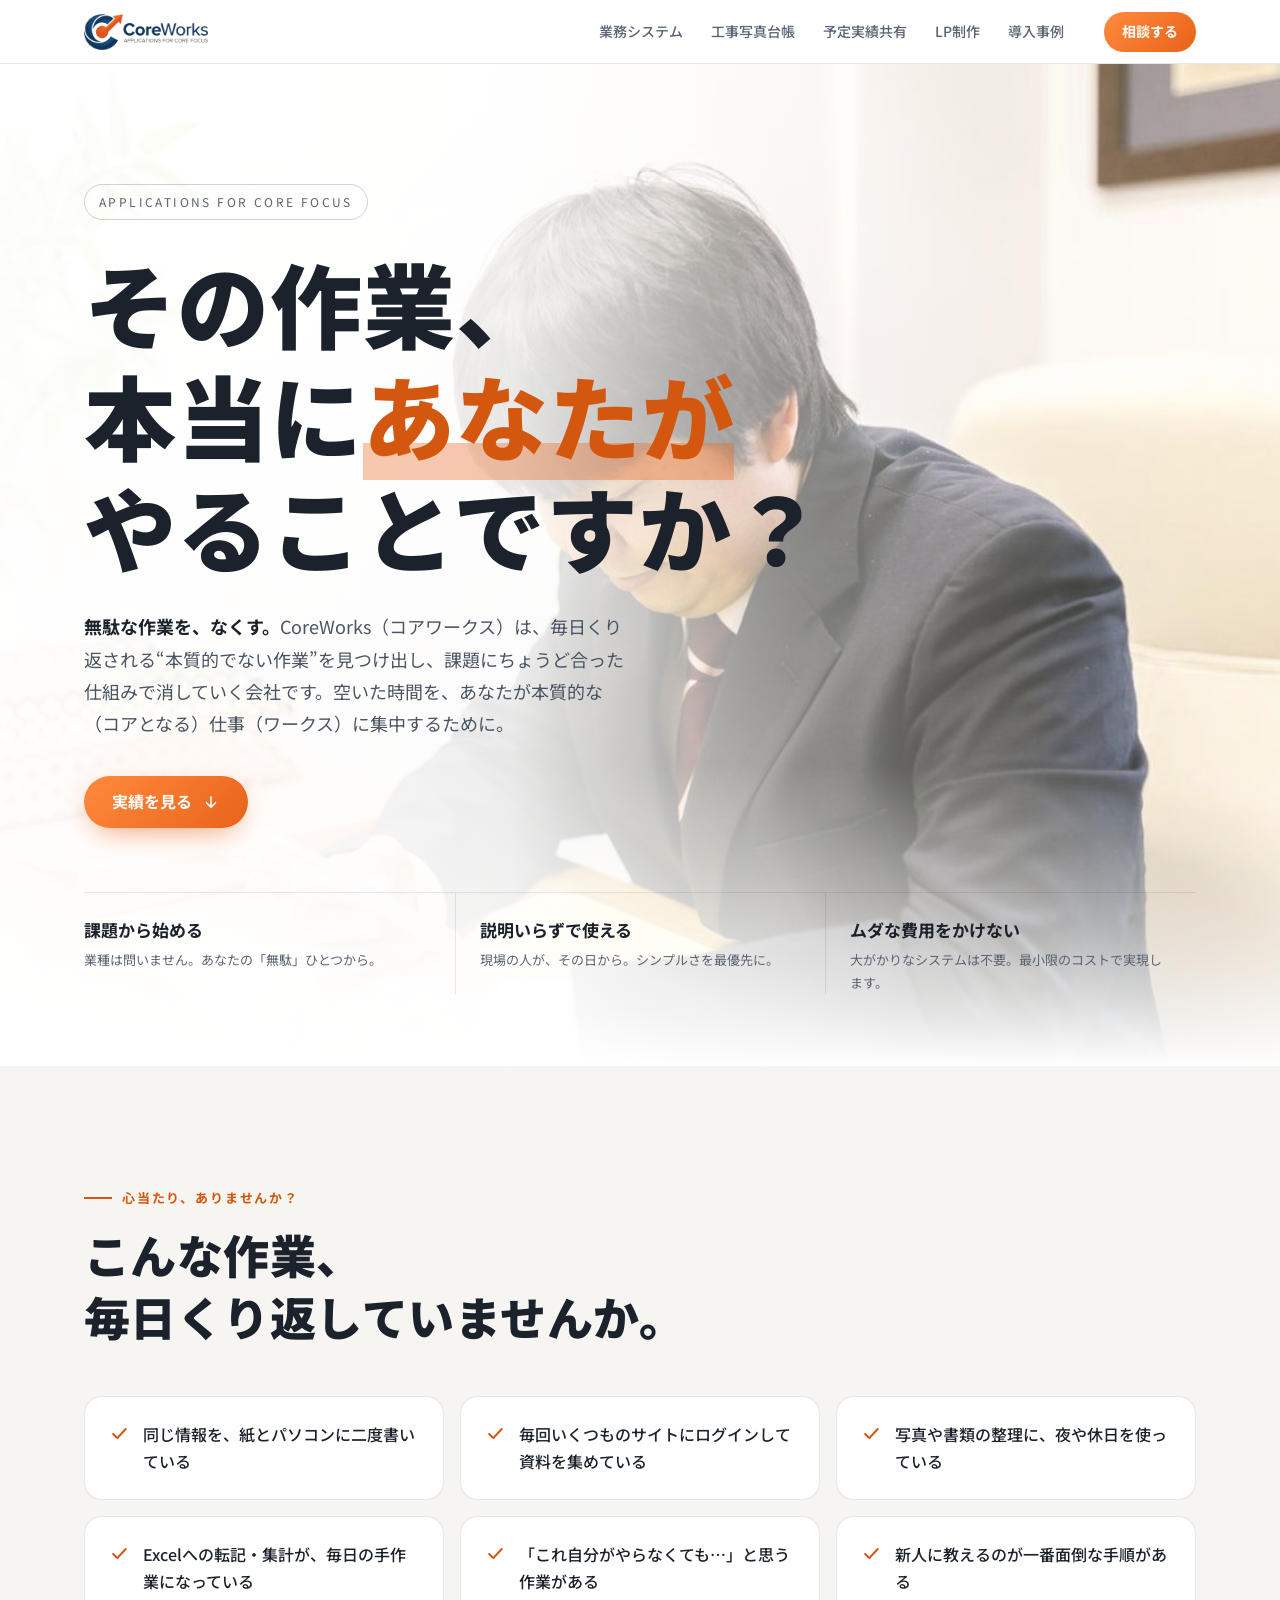
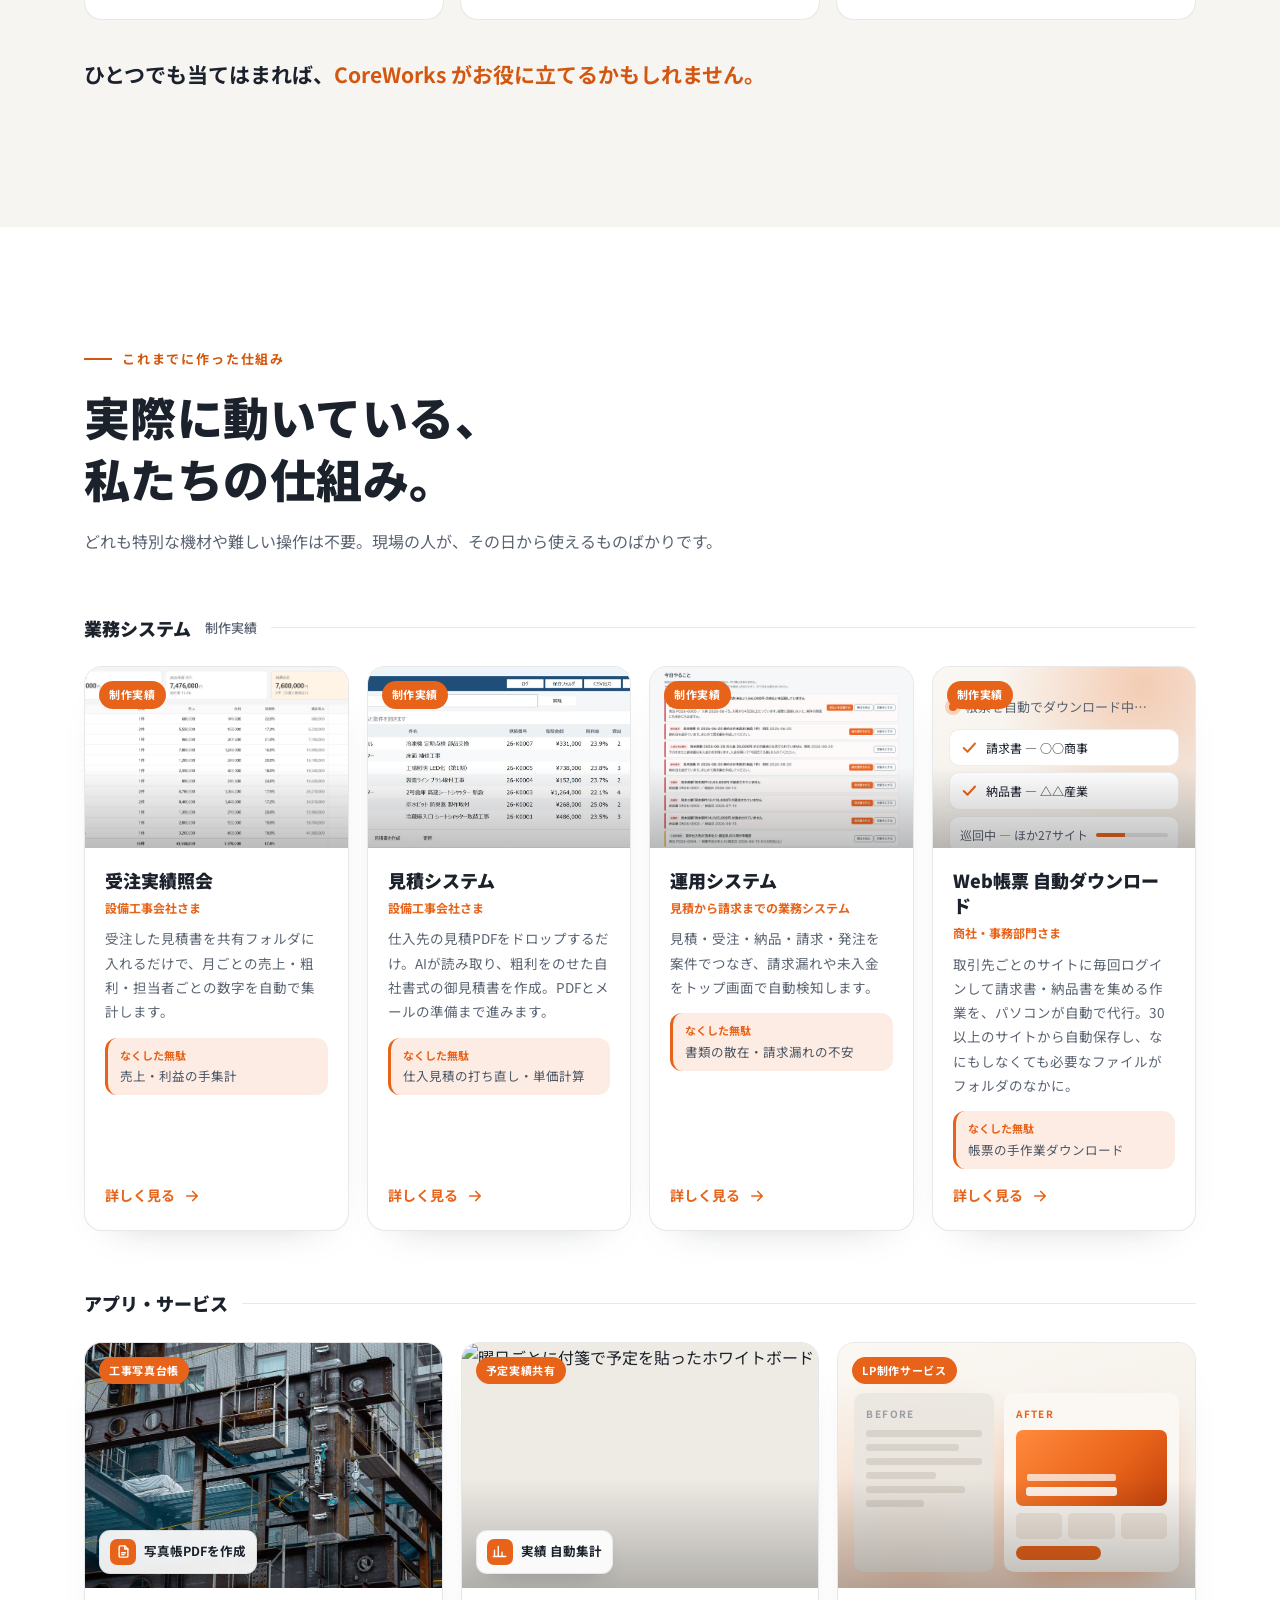
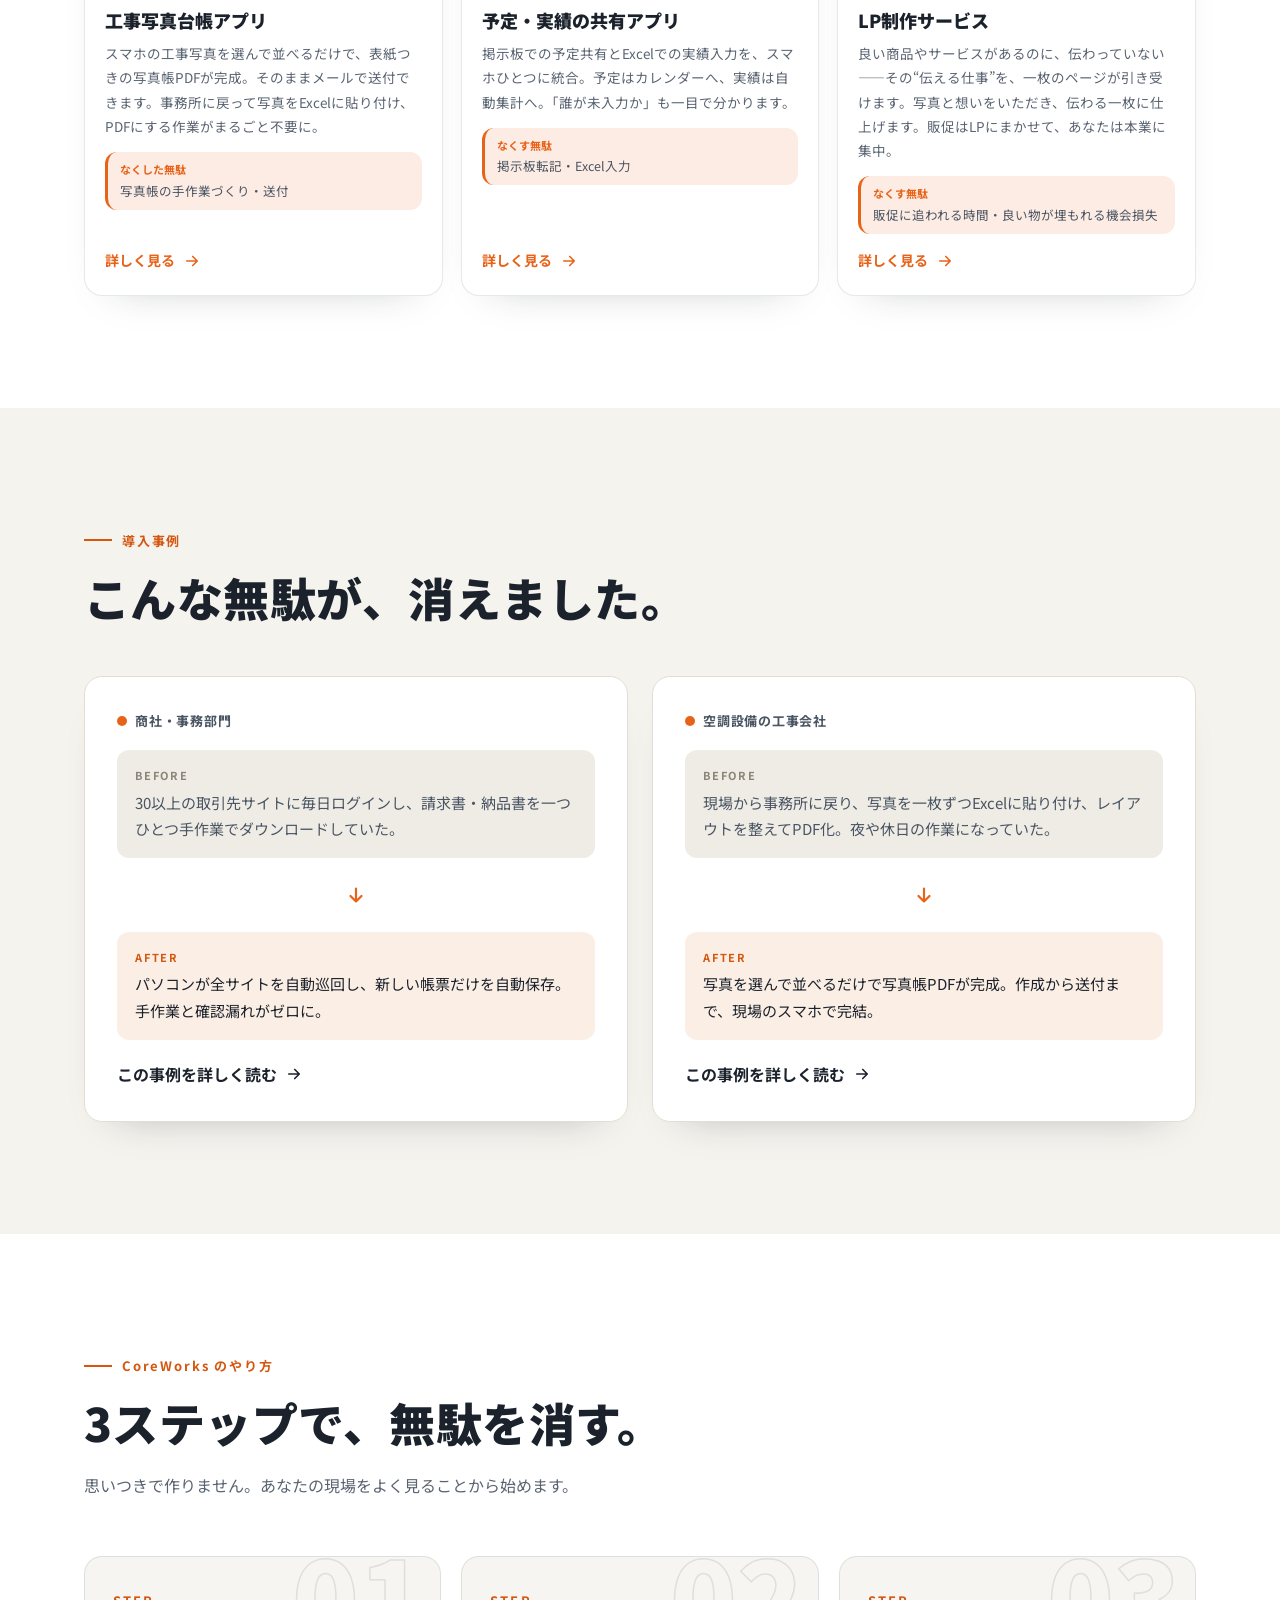
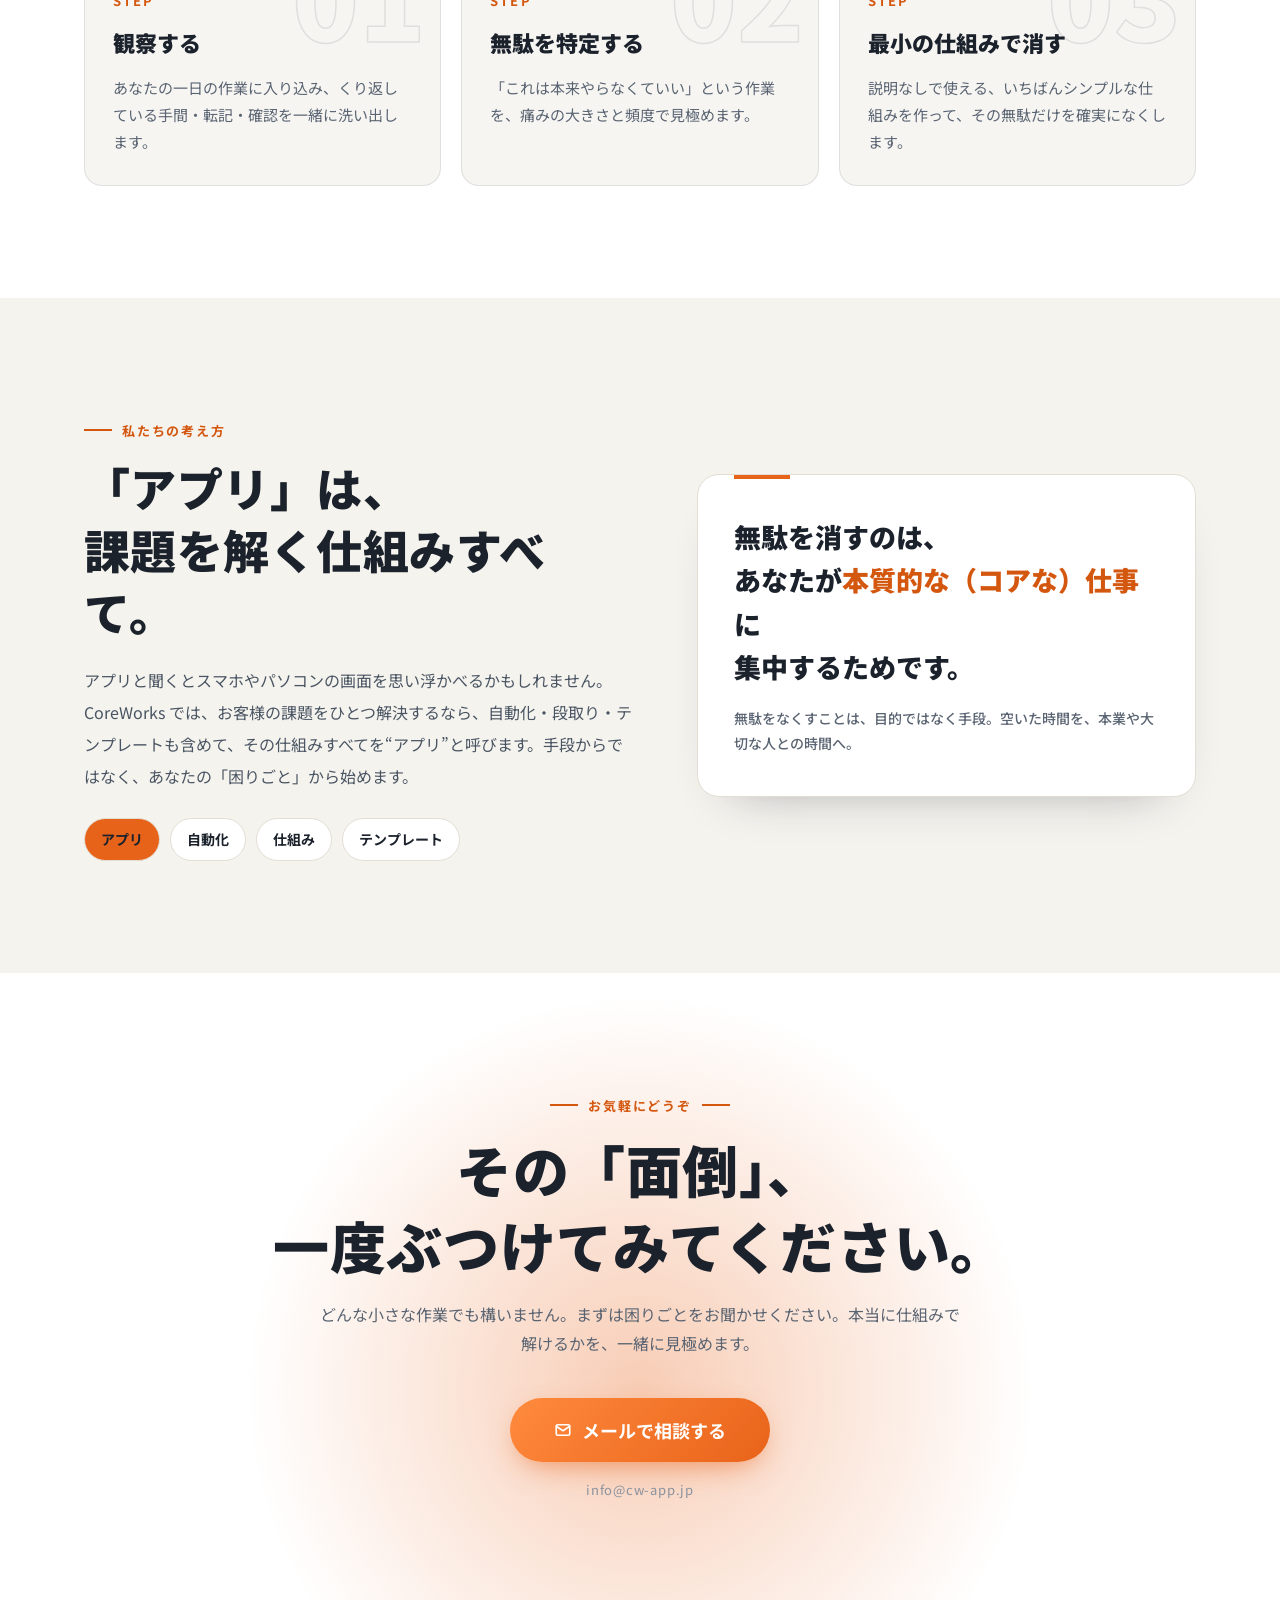
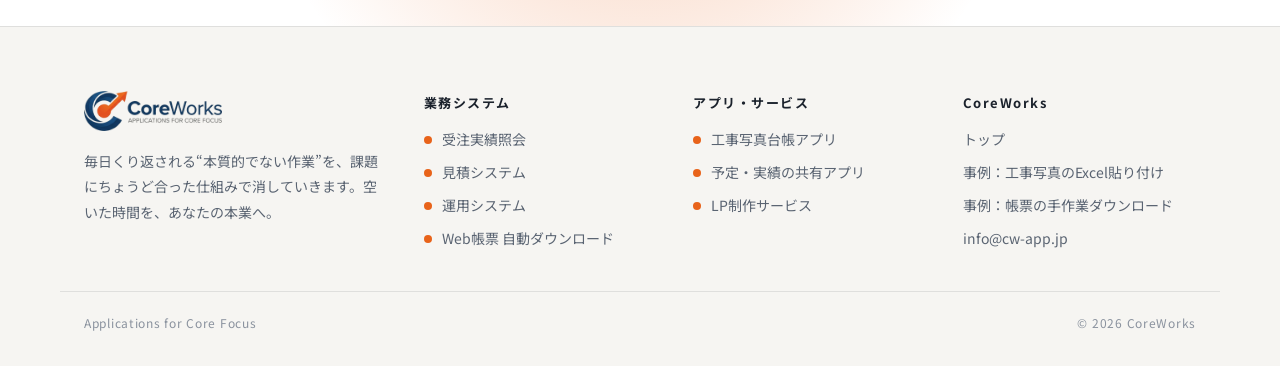
==== index.html @ 8b1926f4 "「導入実績」の表記を「制作実績」に統一 Co-Authored-By: Claude Opus 5.5 <noreply@anthropic.com>" ====
<!DOCTYPE html>
<html lang="ja">
<head>
<meta charset="UTF-8">
<meta name="viewport" content="width=device-width, initial-scale=1.0">
<title>CoreWorks ｜ 本質的な仕事に集中できるように</title>
<meta name="description" content="CoreWorksは、繰り返される無駄な作業を、課題にちょうど合ったアプリで消していく会社です。スマホ・PCのアプリに限らず、自動化や仕組みづくりまで。空いた時間を、あなたの本業へ。">
<link rel="canonical" href="https://cw-app.jp/">
<meta property="og:title" content="CoreWorks ｜ Applications for Core Focus">
<meta property="og:description" content="繰り返しの無駄な作業を、課題に合わせた仕組みで消していく。">
<meta property="og:type" content="website">
<meta property="og:url" content="https://cw-app.jp/">
<meta property="og:image" content="https://cw-app.jp/assets/img/hero-desk.jpg">
<meta name="twitter:card" content="summary_large_image">
<meta name="theme-color" content="#ffffff">
<link rel="icon" href="/assets/logo-sm.png">
<script>document.documentElement.classList.add("js")</script>
<link rel="preconnect" href="https://fonts.googleapis.com">
<link rel="preconnect" href="https://fonts.gstatic.com" crossorigin>
<link rel="stylesheet" href="https://fonts.googleapis.com/css2?family=Noto+Sans+JP:wght@400;500;700;900&display=swap">
<link rel="stylesheet" href="/assets/css/site.css">
<style>
/* ===== トップページ専用 ===== */
.check { width: 20px; height: 20px; flex: none; }

/* ヒーロー */
.hero {
  position: relative; min-height: min(92svh, 860px);
  display: flex; align-items: flex-end; overflow: hidden; isolation: isolate;
}
.hero__bg { position: absolute; inset: 0; z-index: -2; }
.hero__bg img { width: 100%; height: 100%; object-fit: cover; object-position: 62% 40%; }
.hero::before {
  content: ""; position: absolute; inset: 0; z-index: -1;
  background:
    linear-gradient(90deg, rgba(255,255,255,.97) 0%, rgba(255,255,255,.9) 40%, rgba(255,255,255,.35) 72%, rgba(255,255,255,.1) 100%),
    linear-gradient(0deg, var(--cw-bg) 0%, rgba(255,255,255,0) 30%);
}
.hero__in { padding-top: 120px; padding-bottom: 72px; }
.hero__tag {
  display: inline-block; padding: 6px 14px; border: 1px solid rgba(27,34,44,.2); border-radius: 999px;
  font-size: 12px; letter-spacing: .2em; color: var(--cw-muted);
}
.hero h1 {
  margin: 26px 0 0; font-weight: 900; line-height: 1.22; letter-spacing: .01em;
  font-size: clamp(40px, 7.4vw, 92px);
}
.hero h1 em {
  font-style: normal; color: var(--cw-accent-ink);
  background: linear-gradient(transparent 72%, rgba(232,99,26,.35) 72%);
}
.hero__lead { margin: 28px 0 0; max-width: 30em; font-size: clamp(15px, 1.6vw, 18px); color: var(--cw-ink2); }
.hero__lead strong { color: var(--cw-text); }
.hero__cta { margin-top: 36px; display: flex; gap: 14px; flex-wrap: wrap; }

.values {
  margin-top: 64px; display: grid; grid-template-columns: repeat(3, 1fr);
  border-top: 1px solid var(--cw-line);
}
.values div { padding: 22px 24px 0 0; }
.values div + div { padding-left: 24px; border-left: 1px solid var(--cw-line); }
.values b { display: block; font-size: 17px; }
.values span { display: block; margin-top: 4px; font-size: 13px; color: var(--cw-muted); line-height: 1.7; }

@media (max-width: 760px) {
  .hero { min-height: 0; align-items: stretch; }
  .hero__bg img { object-position: 70% 30%; }
  .hero::before {
    background: linear-gradient(180deg, rgba(255,255,255,.55) 0%, rgba(255,255,255,.92) 42%, var(--cw-bg) 100%);
  }
  .hero__in { padding-top: 40px; padding-bottom: 48px; }
  .hero__cta .cw-btn { flex: 1 1 100%; }
  .values { grid-template-columns: 1fr; margin-top: 48px; }
  .values div, .values div + div { padding: 16px 0; border-left: 0; border-bottom: 1px solid var(--cw-line); }
}

/* 心当たり */
.pains { margin-top: 48px; display: grid; grid-template-columns: repeat(3, 1fr); gap: 16px; }
.pain {
  display: flex; gap: 14px; align-items: flex-start;
  padding: 24px; border-radius: var(--cw-radius);
  background: #fff; border: 1px solid var(--cw-line);
  font-weight: 500; line-height: 1.7;
}
.pain .check { color: var(--cw-accent-ink); margin-top: 3px; }
.pains-note { margin-top: 36px; font-size: clamp(17px, 2vw, 21px); font-weight: 700; }
.pains-note span { color: var(--cw-accent-ink); }
@media (max-width: 900px) { .pains { grid-template-columns: 1fr 1fr; } }
@media (max-width: 600px) { .pains { grid-template-columns: 1fr; gap: 10px; } .pain { padding: 18px; } }

/* 製品 */
.products { background: var(--cw-bg); }
.cards { margin-top: 56px; display: grid; grid-template-columns: 1fr 1fr; gap: 28px; }
.card {
  --c: var(--cw-accent);
  position: relative; display: flex; flex-direction: column;
  border-radius: 22px; overflow: hidden; text-decoration: none;
  background: #fff; border: 1px solid var(--cw-line); box-shadow: 0 18px 40px -32px rgba(27,34,44,.35);
  transition: transform .3s, border-color .3s, box-shadow .3s;
}
.card:hover { transform: translateY(-6px); border-color: color-mix(in srgb, var(--c) 60%, transparent); box-shadow: 0 30px 60px -30px color-mix(in srgb, var(--c) 55%, transparent); }
.card--koji { --c: var(--c-koji); }
.card--schedule { --c: var(--c-schedule); }
.card--web { --c: var(--c-webchohyo); }
.card--lp { --c: var(--c-lp); }
.card__media { position: relative; aspect-ratio: 4 / 3; overflow: hidden; background: var(--cw-bg3); }
.card__media > img { width: 100%; height: 100%; object-fit: cover; transition: transform .6s; }
.card:hover .card__media > img { transform: scale(1.04); }
.card__media::after {
  content: ""; position: absolute; inset: 0; pointer-events: none;
  background: linear-gradient(180deg, rgba(0,0,0,0) 55%, rgba(0,0,0,.25) 100%);
}
.card__label {
  position: absolute; left: 20px; top: 20px; z-index: 2;
  padding: 6px 12px; border-radius: 999px; background: var(--c); color: #fff;
  font-size: 12px; font-weight: 700; letter-spacing: .06em;
}
.chip {
  position: absolute; z-index: 2; display: flex; align-items: center; gap: 10px;
  padding: 12px 16px; border-radius: 14px;
  background: rgba(255,255,255,.92); -webkit-backdrop-filter: blur(8px); backdrop-filter: blur(8px); color: var(--cw-text);
  border: 1px solid rgba(27,34,44,.08); box-shadow: 0 10px 24px -14px rgba(27,34,44,.4); font-size: 13px; line-height: 1.5;
}
.chip i { display: block; width: 32px; height: 32px; border-radius: 9px; background: var(--c); flex: none; display: grid; place-items: center; }
.chip i svg { width: 18px; height: 18px; color: #fff; }
.chip b { display: block; font-size: 14px; }
.chip small { color: var(--cw-muted); font-size: 11px; }
.card__body { padding: 28px 28px 30px; display: flex; flex-direction: column; flex: 1; }
.card__body h3 { margin: 0; font-size: clamp(21px, 2.3vw, 26px); font-weight: 900; line-height: 1.4; }
.card__body p { margin: 12px 0 0; color: var(--cw-muted); font-size: 15px; }
.card__gain {
  margin-top: 20px; padding: 12px 16px; border-radius: 12px;
  background: color-mix(in srgb, var(--c) 12%, transparent);
  border-left: 3px solid var(--c); font-size: 14px; color: var(--cw-ink2);
}
.card__gain b { color: var(--c); margin-right: 6px; }
.card__more {
  margin-top: auto; padding-top: 22px; display: inline-flex; align-items: center; gap: 8px;
  color: var(--c); font-weight: 700; font-size: 15px;
}
.card__more svg { width: 18px; height: 18px; transition: transform .25s; }
.card:hover .card__more svg { transform: translateX(4px); }

/* Web帳票のモック */
.mock-web {
  position: absolute; inset: 0; padding: 72px 28px 28px;
  background:
    radial-gradient(circle at 80% 10%, rgba(232,99,26,.28), transparent 55%),
    linear-gradient(160deg, #fbf8f3, #f1ede6);
  display: flex; flex-direction: column; justify-content: center;
}
.mock-web__title { font-size: 13px; color: var(--cw-muted); display: flex; align-items: center; gap: 8px; }
.mock-web__title::before { content: ""; width: 8px; height: 8px; border-radius: 50%; background: var(--c-webchohyo); box-shadow: 0 0 0 4px rgba(232,99,26,.25); animation: pulse 1.6s infinite; }
@keyframes pulse { 50% { box-shadow: 0 0 0 8px rgba(232,99,26,0); } }
.mock-web ul { list-style: none; margin: 14px 0 0; padding: 0; display: grid; gap: 8px; }
.mock-web li {
  display: flex; align-items: center; gap: 12px; padding: 11px 14px; border-radius: 10px;
  background: #fff; border: 1px solid rgba(27,34,44,.08); font-size: 14px;
}
.mock-web li .check { color: var(--c-webchohyo); width: 18px; height: 18px; }
.mock-web li em { font-style: normal; margin-left: auto; font-size: 11px; color: var(--cw-dim); }
.mock-web li.run { color: var(--cw-muted); }
.mock-web li.run .bar { flex: 1; height: 4px; border-radius: 4px; background: rgba(27,34,44,.1); overflow: hidden; }
.mock-web li.run .bar::after { content: ""; display: block; width: 40%; height: 100%; background: var(--c-webchohyo); animation: run 1.8s ease-in-out infinite; }
@keyframes run { from { transform: translateX(-100%); } to { transform: translateX(250%); } }

/* LP制作のモック */
.mock-lp {
  position: absolute; inset: 0; padding: 72px 28px 28px;
  background:
    radial-gradient(circle at 20% 90%, rgba(232,99,26,.25), transparent 55%),
    linear-gradient(160deg, #fbf8f3, #f1ede6);
  display: grid; grid-template-columns: 1fr 1.25fr; gap: 16px; align-items: center;
}
.mock-lp__page { border-radius: 10px; padding: 12px; height: 100%; max-height: 230px; display: flex; flex-direction: column; gap: 7px; }
.mock-lp__page small { font-size: 10px; letter-spacing: .14em; font-weight: 700; }
.mock-lp__page--b { background: #e9e6e0; opacity: .85; }
.mock-lp__page--b small { color: #8a8f98; }
.mock-lp__page--b i { display: block; height: 7px; border-radius: 3px; background: #d3cfc7; }
.mock-lp__page--a { background: #fbf7f2; box-shadow: 0 20px 40px -18px rgba(232,99,26,.6); }
.mock-lp__page--a small { color: var(--c-lp); }
.mock-lp__hero { flex: 1; min-height: 64px; border-radius: 7px; background: linear-gradient(135deg, #ff8a3d, #E8631A 60%, #c2410c); position: relative; }
.mock-lp__hero::after { content: ""; position: absolute; left: 10px; bottom: 10px; width: 60%; height: 9px; border-radius: 3px; background: rgba(255,255,255,.9); box-shadow: 0 -14px 0 -1px rgba(255,255,255,.7); }
.mock-lp__row { display: flex; gap: 6px; }
.mock-lp__row i { flex: 1; height: 26px; border-radius: 5px; background: #f0e6dc; }
.mock-lp__btn { align-self: flex-start; width: 56%; height: 14px; border-radius: 99px; background: var(--c-lp); }

@media (max-width: 860px) { .cards { grid-template-columns: 1fr; gap: 20px; } }
@media (max-width: 600px) {
  .card__body { padding: 22px 20px 24px; }
  .mock-web, .mock-lp { padding: 60px 16px 16px; }
  .mock-web li { padding: 8px 12px; font-size: 13px; }
  .mock-web li:nth-child(3) { display: none; }
}

/* 事例（明るい面） */
.cases-grid { margin-top: 48px; display: grid; grid-template-columns: 1fr 1fr; gap: 24px; }
.case {
  display: flex; flex-direction: column; padding: 32px; border-radius: var(--cw-radius);
  background: var(--cw-paper2); border: 1px solid var(--cw-rule);
  box-shadow: 0 20px 40px -32px rgba(27,34,44,.4);
}
.case__who { font-size: 13px; font-weight: 700; color: var(--cw-ink2); letter-spacing: .06em; }
.case__who span { display: inline-block; width: 10px; height: 10px; border-radius: 50%; margin-right: 8px; background: var(--c); }
.case__ba { margin-top: 18px; display: grid; gap: 10px; }
.case__ba div { padding: 16px 18px; border-radius: 12px; line-height: 1.75; font-size: 15px; }
.case__ba .b { background: #efece6; color: var(--cw-ink2); }
.case__ba .a { background: #fbeee4; color: var(--cw-ink); }
.case__ba small { display: block; font-size: 11px; font-weight: 700; letter-spacing: .16em; margin-bottom: 4px; }
.case__ba .b small { color: #8b8578; }
.case__ba .a small { color: var(--cw-accent-ink); }
.case__arrow { justify-self: center; color: var(--cw-accent); }
.case__arrow svg { width: 22px; height: 22px; display: block; }
.case__link { margin-top: 20px; align-self: flex-start; color: var(--cw-accent); font-weight: 700; text-decoration: none; display: inline-flex; gap: 8px; align-items: center; }
.case__link:hover { text-decoration: underline; }
.case__link svg { width: 18px; height: 18px; }
@media (max-width: 860px) { .cases-grid { grid-template-columns: 1fr; } }
@media (max-width: 600px) { .case { padding: 22px 18px; } }

/* 3ステップ */
.steps { margin-top: 56px; display: grid; grid-template-columns: repeat(3, 1fr); gap: 20px; counter-reset: s; }
.step { position: relative; padding: 32px 28px 30px; border-radius: var(--cw-radius); background: var(--cw-bg2); border: 1px solid var(--cw-line); overflow: hidden; }
.step::before {
  counter-increment: s; content: "0" counter(s);
  position: absolute; right: 14px; top: -18px; font-size: 110px; font-weight: 900; line-height: 1;
  color: transparent; -webkit-text-stroke: 1.5px rgba(27,34,44,.1);
}
.step b { display: block; font-size: 13px; color: var(--cw-accent-ink); letter-spacing: .16em; }
.step h3 { margin: 10px 0 0; font-size: 22px; font-weight: 900; }
.step p { margin: 12px 0 0; color: var(--cw-muted); font-size: 15px; }
@media (max-width: 860px) { .steps { grid-template-columns: 1fr; gap: 12px; } }

/* 考え方（明るい面） */
.idea { display: grid; grid-template-columns: 1.1fr 1fr; gap: 64px; align-items: center; }
.idea__text p { margin: 22px 0 0; font-size: 16px; color: var(--cw-ink2); line-height: 2; }
.idea__tags { margin-top: 26px; display: flex; flex-wrap: wrap; gap: 10px; }
.idea__tags span { padding: 8px 16px; border-radius: 999px; background: #fff; color: var(--cw-ink); border: 1px solid var(--cw-rule); font-size: 14px; font-weight: 700; }
.idea__tags span:first-child { background: var(--cw-accent); }
.idea__quote {
  margin: 0; padding: 40px 36px; border-radius: 22px; background: #fff; color: var(--cw-ink); border: 1px solid var(--cw-rule); box-shadow: 0 24px 48px -36px rgba(27,34,44,.45);
  font-size: clamp(20px, 2.4vw, 27px); font-weight: 900; line-height: 1.6; position: relative;
}
.idea__quote::before { content: ""; position: absolute; left: 36px; top: 0; width: 56px; height: 4px; background: var(--cw-accent); }
.idea__quote small { display: block; margin-top: 18px; font-size: 14px; font-weight: 500; color: var(--cw-muted); line-height: 1.8; }
.idea__quote em { font-style: normal; color: var(--cw-accent-ink); }
@media (max-width: 860px) { .idea { grid-template-columns: 1fr; gap: 36px; } .idea__quote { padding: 32px 22px; } .idea__quote::before { left: 22px; } }

/* 相談 */
.contact { overflow: hidden; isolation: isolate; text-align: center; }
.contact::before {
  content: ""; position: absolute; z-index: -1; left: 50%; top: 50%; width: 900px; height: 900px; transform: translate(-50%, -40%);
  background: radial-gradient(circle, rgba(232,99,26,.32), rgba(232,99,26,0) 62%);
}
.contact .cw-eyebrow::after { content: ""; width: 28px; height: 2px; background: currentColor; }
.contact .cw-h2 { font-size: clamp(30px, 5vw, 56px); }
.contact .cw-lead { margin-left: auto; margin-right: auto; }
.contact__cta { margin-top: 40px; }
.contact__cta .cw-btn { min-height: 64px; padding: 0 44px; font-size: 18px; }
.contact__note { margin-top: 16px; font-size: 13px; color: var(--cw-dim); letter-spacing: .06em; }
@media (max-width: 600px) { .contact__cta .cw-btn { width: 100%; padding: 0 20px; } }

/* ===== 製品カードを小さく＋制作実績（2026-09-26） ===== */
.grp { margin: 56px 0 0; display: flex; align-items: center; gap: 14px; font-size: 18px; font-weight: 900; }
.grp small { font-size: 13px; font-weight: 500; color: var(--cw-muted); }
.grp::after { content: ""; flex: 1; height: 1px; background: var(--cw-line); }
.grp + .cards { margin-top: 22px; }
.cards { grid-template-columns: repeat(4, 1fr); gap: 18px; }
.cards--works { grid-template-columns: repeat(3, 1fr); }
.card { border-radius: 18px; }
.card:hover { transform: translateY(-4px); }
.card__media { aspect-ratio: 16 / 11; }
.cards--works .card__media > img { object-position: left top; }
.card__label { left: 14px; top: 14px; padding: 4px 10px; font-size: 11px; }
.chip { padding: 8px 10px; border-radius: 11px; gap: 8px; font-size: 12px; }
.chip i { width: 26px; height: 26px; border-radius: 7px; }
.chip i svg { width: 15px; height: 15px; }
.chip b { font-size: 12.5px; }
.chip small { display: none; }
.card .chip { left: 14px !important; bottom: 14px !important; }
.card__body { padding: 20px 20px 22px; }
.card__body h3 { font-size: 18px; }
.card__who { display: block; margin-top: 4px; font-size: 12px; font-weight: 700; color: var(--c); }
.card__body p { margin-top: 8px; font-size: 13.5px; line-height: 1.8; }
.card__gain { margin-top: 14px; padding: 9px 12px; font-size: 12.5px; line-height: 1.6; }
.card__gain b { display: block; margin: 0 0 2px; font-size: 11px; }
.card__more { padding-top: 14px; font-size: 14px; }
.mock-web, .mock-lp { padding: 50px 16px 16px; }
.mock-web li { padding: 7px 10px; font-size: 12px; gap: 8px; }
.mock-web li:nth-child(3) { display: none; }
.mock-web li em { display: none; }
.mock-web ul { margin-top: 10px; gap: 6px; }
.mock-lp { gap: 10px; }
.card--juchu { --c: var(--c-juchu); }
.card--mitsumori { --c: var(--c-mitsumori); }
.card--unyo { --c: var(--c-unyo); }
@media (max-width: 1080px) { .cards, .cards--works { grid-template-columns: 1fr 1fr; } }
@media (max-width: 600px) {
  .cards, .cards--works { grid-template-columns: 1fr; gap: 14px; }
  .card__media { aspect-ratio: 16 / 9; }
  .grp { margin-top: 44px; font-size: 16px; flex-wrap: wrap; }
  .grp::after { display: none; }
}
</style>
</head>
<body class="cw-dark">

<!--#header-->
<header class="cw-header">
  <div class="cw-header__in">
    <a class="cw-logo" href="/" aria-current="page"><img src="/assets/logo-sm.png" alt="CoreWorks" width="124" height="36"></a>
    <nav class="cw-nav" aria-label="メインメニュー">
      <a href="/#works">業務システム</a>
      <a href="/koji/">工事写真台帳</a>
      <a href="/schedule/">予定実績共有</a>
      <a href="/lp-service/">LP制作</a>
      <a href="/#cases">導入事例</a>
    </nav>
    <a class="cw-btn cw-btn--sm" href="mailto:info@cw-app.jp?subject=CoreWorksへの相談">相談する</a>
    <details class="cw-menu">
      <summary aria-label="メニューを開く"><span></span></summary>
      <nav class="cw-menu__panel" aria-label="メニュー">
        <a href="/" aria-current="page">トップ</a>
        <a href="/juchu/">受注実績照会</a>
        <a href="/mitsumori/">見積システム</a>
        <a href="/unyo/">運用システム</a>
        <a href="/webchohyo/">Web帳票 自動ダウンロード</a>
        <a href="/koji/">工事写真台帳アプリ</a>
        <a href="/schedule/">予定・実績の共有アプリ</a>
        <a href="/lp-service/">LP制作サービス</a>
        <a href="/#cases">導入事例</a>
        <a class="cw-btn" href="mailto:info@cw-app.jp?subject=CoreWorksへの相談">相談する</a>
      </nav>
    </details>
  </div>
</header>
<!--/header-->

<main>

  <!-- ヒーロー -->
  <section class="hero">
    <div class="hero__bg"><img src="/assets/img/hero-desk.jpg" alt="" width="1600" height="900" fetchpriority="high"></div>
    <div class="cw-wrap hero__in">
      <span class="hero__tag">APPLICATIONS FOR CORE FOCUS</span>
      <h1>その作業、<br>本当に<em>あなたが</em><br>やることですか？</h1>
      <p class="hero__lead"><strong>無駄な作業を、なくす。</strong>CoreWorks（コアワークス）は、毎日くり返される“本質的でない作業”を見つけ出し、課題にちょうど合った仕組みで消していく会社です。空いた時間を、あなたが本質的な（コアとなる）仕事（ワークス）に集中するために。</p>
      <div class="hero__cta">
        <a class="cw-btn" href="#products">実績を見る
          <svg viewBox="0 0 24 24" fill="none" stroke="currentColor" stroke-width="2.2" stroke-linecap="round" stroke-linejoin="round"><path d="M12 5v14M6 13l6 6 6-6"/></svg></a>
      </div>
      <div class="values">
        <div><b>課題から始める</b><span>業種は問いません。あなたの「無駄」ひとつから。</span></div>
        <div><b>説明いらずで使える</b><span>現場の人が、その日から。シンプルさを最優先に。</span></div>
        <div><b>ムダな費用をかけない</b><span>大がかりなシステムは不要。最小限のコストで実現します。</span></div>
      </div>
    </div>
  </section>

  <!-- 心当たり -->
  <section class="cw-sec" style="background:var(--cw-bg2)">
    <div class="cw-wrap">
      <div class="cw-reveal">
        <span class="cw-eyebrow">心当たり、ありませんか？</span>
        <h2 class="cw-h2">こんな作業、<br>毎日くり返していませんか。</h2>
      </div>
      <div class="pains">
        <div class="pain cw-reveal"><svg class="check" viewBox="0 0 24 24" fill="none" stroke="currentColor" stroke-width="2.4" stroke-linecap="round" stroke-linejoin="round"><path d="M5 12l5 5L20 6"/></svg>同じ情報を、紙とパソコンに二度書いている</div>
        <div class="pain cw-reveal"><svg class="check" viewBox="0 0 24 24" fill="none" stroke="currentColor" stroke-width="2.4" stroke-linecap="round" stroke-linejoin="round"><path d="M5 12l5 5L20 6"/></svg>毎回いくつものサイトにログインして資料を集めている</div>
        <div class="pain cw-reveal"><svg class="check" viewBox="0 0 24 24" fill="none" stroke="currentColor" stroke-width="2.4" stroke-linecap="round" stroke-linejoin="round"><path d="M5 12l5 5L20 6"/></svg>写真や書類の整理に、夜や休日を使っている</div>
        <div class="pain cw-reveal"><svg class="check" viewBox="0 0 24 24" fill="none" stroke="currentColor" stroke-width="2.4" stroke-linecap="round" stroke-linejoin="round"><path d="M5 12l5 5L20 6"/></svg>Excelへの転記・集計が、毎日の手作業になっている</div>
        <div class="pain cw-reveal"><svg class="check" viewBox="0 0 24 24" fill="none" stroke="currentColor" stroke-width="2.4" stroke-linecap="round" stroke-linejoin="round"><path d="M5 12l5 5L20 6"/></svg>「これ自分がやらなくても…」と思う作業がある</div>
        <div class="pain cw-reveal"><svg class="check" viewBox="0 0 24 24" fill="none" stroke="currentColor" stroke-width="2.4" stroke-linecap="round" stroke-linejoin="round"><path d="M5 12l5 5L20 6"/></svg>新人に教えるのが一番面倒な手順がある</div>
      </div>
      <p class="pains-note cw-reveal">ひとつでも当てはまれば、<span>CoreWorks がお役に立てるかもしれません。</span></p>
    </div>
  </section>

  <!-- 製品 -->
  <section class="cw-sec products" id="products">
    <div class="cw-wrap">
      <div class="cw-reveal">
        <span class="cw-eyebrow">これまでに作った仕組み</span>
        <h2 class="cw-h2">実際に動いている、<br>私たちの仕組み。</h2>
        <p class="cw-lead">どれも特別な機材や難しい操作は不要。現場の人が、その日から使えるものばかりです。</p>
      </div>

      <h3 class="grp" id="works">業務システム <small>制作実績</small></h3>
      <div class="cards">
        <a class="card card--juchu cw-reveal" href="/juchu/">
          <div class="card__media">
            <span class="card__label">制作実績</span>
            <img src="/assets/img/works/juchu-screen.jpg" alt="受注実績照会の画面" width="1400" height="772" loading="lazy">
          </div>
          <div class="card__body">
            <h3>受注実績照会</h3>
            <span class="card__who">設備工事会社さま</span>
            <p>受注した見積書を共有フォルダに入れるだけで、月ごとの売上・粗利・担当者ごとの数字を自動で集計します。</p>
            <div class="card__gain"><b>なくした無駄</b>売上・利益の手集計</div>
            <span class="card__more">詳しく見る<svg viewBox="0 0 24 24" fill="none" stroke="currentColor" stroke-width="2.2" stroke-linecap="round" stroke-linejoin="round"><path d="M5 12h14M13 6l6 6-6 6"/></svg></span>
          </div>
        </a>
        <a class="card card--mitsumori cw-reveal" href="/mitsumori/">
          <div class="card__media">
            <span class="card__label">制作実績</span>
            <img src="/assets/img/works/mitsumori-list.jpg" alt="見積システムの案件一覧画面" width="1400" height="612" loading="lazy">
          </div>
          <div class="card__body">
            <h3>見積システム</h3>
            <span class="card__who">設備工事会社さま</span>
            <p>仕入先の見積PDFをドロップするだけ。AIが読み取り、粗利をのせた自社書式の御見積書を作成。PDFとメールの準備まで進みます。</p>
            <div class="card__gain"><b>なくした無駄</b>仕入見積の打ち直し・単価計算</div>
            <span class="card__more">詳しく見る<svg viewBox="0 0 24 24" fill="none" stroke="currentColor" stroke-width="2.2" stroke-linecap="round" stroke-linejoin="round"><path d="M5 12h14M13 6l6 6-6 6"/></svg></span>
          </div>
        </a>
        <a class="card card--unyo cw-reveal" href="/unyo/">
          <div class="card__media">
            <span class="card__label">制作実績</span>
            <img src="/assets/img/works/unyo-top.jpg" alt="運用システムの「今日やること」画面" width="1280" height="1000" loading="lazy">
          </div>
          <div class="card__body">
            <h3>運用システム</h3>
            <span class="card__who">見積から請求までの業務システム</span>
            <p>見積・受注・納品・請求・発注を案件でつなぎ、請求漏れや未入金をトップ画面で自動検知します。</p>
            <div class="card__gain"><b>なくした無駄</b>書類の散在・請求漏れの不安</div>
            <span class="card__more">詳しく見る<svg viewBox="0 0 24 24" fill="none" stroke="currentColor" stroke-width="2.2" stroke-linecap="round" stroke-linejoin="round"><path d="M5 12h14M13 6l6 6-6 6"/></svg></span>
          </div>
        </a>
        <a class="card card--web cw-reveal" href="/webchohyo/">
          <div class="card__media">
            <span class="card__label">制作実績</span>
            <div class="mock-web" aria-hidden="true">
              <div class="mock-web__title">帳票を自動でダウンロード中…</div>
              <ul>
                <li><svg class="check" viewBox="0 0 24 24" fill="none" stroke="currentColor" stroke-width="2.6" stroke-linecap="round" stroke-linejoin="round"><path d="M5 12l5 5L20 6"/></svg>請求書 — ○○商事<em>保存済み</em></li>
                <li><svg class="check" viewBox="0 0 24 24" fill="none" stroke="currentColor" stroke-width="2.6" stroke-linecap="round" stroke-linejoin="round"><path d="M5 12l5 5L20 6"/></svg>納品書 — △△産業<em>保存済み</em></li>
                <li><svg class="check" viewBox="0 0 24 24" fill="none" stroke="currentColor" stroke-width="2.6" stroke-linecap="round" stroke-linejoin="round"><path d="M5 12l5 5L20 6"/></svg>請求書 — □□工業<em>保存済み</em></li>
                <li class="run">巡回中 — ほか27サイト<span class="bar"></span></li>
              </ul>
            </div>
          </div>
          <div class="card__body">
            <h3>Web帳票 自動ダウンロード</h3>
            <span class="card__who">商社・事務部門さま</span>
            <p>取引先ごとのサイトに毎回ログインして請求書・納品書を集める作業を、パソコンが自動で代行。30以上のサイトから自動保存し、なにもしなくても必要なファイルがフォルダのなかに。</p>
            <div class="card__gain"><b>なくした無駄</b>帳票の手作業ダウンロード</div>
            <span class="card__more">詳しく見る<svg viewBox="0 0 24 24" fill="none" stroke="currentColor" stroke-width="2.2" stroke-linecap="round" stroke-linejoin="round"><path d="M5 12h14M13 6l6 6-6 6"/></svg></span>
          </div>
        </a>
      </div>

      <h3 class="grp" id="apps">アプリ・サービス</h3>
      <div class="cards cards--works">
        <a class="card card--koji cw-reveal" href="/koji/">
          <div class="card__media">
            <span class="card__label">工事写真台帳</span>
            <img src="/assets/img/card-koji.jpg" alt="鉄骨が組み上がった工事現場" width="960" height="720" loading="lazy">
            <div class="chip" style="left:20px;bottom:20px">
              <i><svg viewBox="0 0 24 24" fill="none" stroke="currentColor" stroke-width="2.2" stroke-linecap="round" stroke-linejoin="round"><path d="M14 3H7a2 2 0 0 0-2 2v14a2 2 0 0 0 2 2h10a2 2 0 0 0 2-2V8z"/><path d="M14 3v5h5M9 14h6M9 17h4"/></svg></i>
              <div><b>写真帳PDFを作成</b><small>○○ビル空調更新工事</small></div>
            </div>
          </div>
          <div class="card__body">
            <h3>工事写真台帳アプリ</h3>
            <p>スマホの工事写真を選んで並べるだけで、表紙つきの写真帳PDFが完成。そのままメールで送付できます。事務所に戻って写真をExcelに貼り付け、PDFにする作業がまるごと不要に。</p>
            <div class="card__gain"><b>なくした無駄</b>写真帳の手作業づくり・送付</div>
            <span class="card__more">詳しく見る<svg viewBox="0 0 24 24" fill="none" stroke="currentColor" stroke-width="2.2" stroke-linecap="round" stroke-linejoin="round"><path d="M5 12h14M13 6l6 6-6 6"/></svg></span>
          </div>
        </a>
        <a class="card card--schedule cw-reveal" href="/schedule/">
          <div class="card__media">
            <span class="card__label">予定実績共有</span>
            <img src="https://images.unsplash.com/photo-1676276374782-39159bc5e7b4?rect=800,1350,3017,2074&amp;w=960&amp;h=660&amp;fit=crop&amp;q=80" alt="曜日ごとに付箋で予定を貼ったホワイトボード" width="960" height="660" loading="lazy">
            <div class="chip" style="left:20px;bottom:20px">
              <i><svg viewBox="0 0 24 24" fill="none" stroke="currentColor" stroke-width="2.2" stroke-linecap="round" stroke-linejoin="round"><path d="M4 20V10M10 20V4M16 20v-7M22 20H2"/></svg></i>
              <div><b>実績 自動集計</b><small>今週の予定 → カレンダーへ</small></div>
            </div>
          </div>
          <div class="card__body">
            <h3>予定・実績の共有アプリ</h3>
            <p>掲示板での予定共有とExcelでの実績入力を、スマホひとつに統合。予定はカレンダーへ、実績は自動集計へ。「誰が未入力か」も一目で分かります。</p>
            <div class="card__gain"><b>なくす無駄</b>掲示板転記・Excel入力</div>
            <span class="card__more">詳しく見る<svg viewBox="0 0 24 24" fill="none" stroke="currentColor" stroke-width="2.2" stroke-linecap="round" stroke-linejoin="round"><path d="M5 12h14M13 6l6 6-6 6"/></svg></span>
          </div>
        </a>
        <a class="card card--lp cw-reveal" href="/lp-service/">
          <div class="card__media">
            <span class="card__label">LP制作サービス</span>
            <div class="mock-lp" aria-hidden="true">
              <div class="mock-lp__page mock-lp__page--b"><small>BEFORE</small><i></i><i style="width:80%"></i><i></i><i style="width:60%"></i><i style="width:85%"></i><i style="width:50%"></i></div>
              <div class="mock-lp__page mock-lp__page--a"><small>AFTER</small><div class="mock-lp__hero"></div><div class="mock-lp__row"><i></i><i></i><i></i></div><div class="mock-lp__btn"></div></div>
            </div>
          </div>
          <div class="card__body">
            <h3>LP制作サービス</h3>
            <p>良い商品やサービスがあるのに、伝わっていない——その“伝える仕事”を、一枚のページが引き受けます。写真と想いをいただき、伝わる一枚に仕上げます。販促はLPにまかせて、あなたは本業に集中。</p>
            <div class="card__gain"><b>なくす無駄</b>販促に追われる時間・良い物が埋もれる機会損失</div>
            <span class="card__more">詳しく見る<svg viewBox="0 0 24 24" fill="none" stroke="currentColor" stroke-width="2.2" stroke-linecap="round" stroke-linejoin="round"><path d="M5 12h14M13 6l6 6-6 6"/></svg></span>
          </div>
        </a>
      </div>
    </div>
  </section>

  <!-- 導入事例（明るい面） -->
  <section class="cw-sec cw-paper" id="cases">
    <div class="cw-wrap">
      <div class="cw-reveal">
        <span class="cw-eyebrow">導入事例</span>
        <h2 class="cw-h2">こんな無駄が、消えました。</h2>
      </div>
      <div class="cases-grid">
        <article class="case cw-reveal" style="--c:var(--c-webchohyo)">
          <div class="case__who"><span></span>商社・事務部門</div>
          <div class="case__ba">
            <div class="b"><small>BEFORE</small>30以上の取引先サイトに毎日ログインし、請求書・納品書を一つひとつ手作業でダウンロードしていた。</div>
            <div class="case__arrow"><svg viewBox="0 0 24 24" fill="none" stroke="currentColor" stroke-width="2.4" stroke-linecap="round" stroke-linejoin="round"><path d="M12 5v14M6 13l6 6 6-6"/></svg></div>
            <div class="a"><small>AFTER</small>パソコンが全サイトを自動巡回し、新しい帳票だけを自動保存。手作業と確認漏れがゼロに。</div>
          </div>
          <a class="case__link" href="/cases/webchohyo-jido-dl.html">この事例を詳しく読む<svg viewBox="0 0 24 24" fill="none" stroke="currentColor" stroke-width="2.2" stroke-linecap="round" stroke-linejoin="round"><path d="M5 12h14M13 6l6 6-6 6"/></svg></a>
        </article>
        <article class="case cw-reveal" style="--c:var(--c-koji)">
          <div class="case__who"><span></span>空調設備の工事会社</div>
          <div class="case__ba">
            <div class="b"><small>BEFORE</small>現場から事務所に戻り、写真を一枚ずつExcelに貼り付け、レイアウトを整えてPDF化。夜や休日の作業になっていた。</div>
            <div class="case__arrow"><svg viewBox="0 0 24 24" fill="none" stroke="currentColor" stroke-width="2.4" stroke-linecap="round" stroke-linejoin="round"><path d="M12 5v14M6 13l6 6 6-6"/></svg></div>
            <div class="a"><small>AFTER</small>写真を選んで並べるだけで写真帳PDFが完成。作成から送付まで、現場のスマホで完結。</div>
          </div>
          <a class="case__link" href="/cases/koji-shashin-daicho.html">この事例を詳しく読む<svg viewBox="0 0 24 24" fill="none" stroke="currentColor" stroke-width="2.2" stroke-linecap="round" stroke-linejoin="round"><path d="M5 12h14M13 6l6 6-6 6"/></svg></a>
        </article>
      </div>
    </div>
  </section>

  <!-- 3ステップ -->
  <section class="cw-sec">
    <div class="cw-wrap">
      <div class="cw-reveal">
        <span class="cw-eyebrow">CoreWorks のやり方</span>
        <h2 class="cw-h2">3ステップで、無駄を消す。</h2>
        <p class="cw-lead">思いつきで作りません。あなたの現場をよく見ることから始めます。</p>
      </div>
      <div class="steps">
        <div class="step cw-reveal"><b>STEP</b><h3>観察する</h3><p>あなたの一日の作業に入り込み、くり返している手間・転記・確認を一緒に洗い出します。</p></div>
        <div class="step cw-reveal"><b>STEP</b><h3>無駄を特定する</h3><p>「これは本来やらなくていい」という作業を、痛みの大きさと頻度で見極めます。</p></div>
        <div class="step cw-reveal"><b>STEP</b><h3>最小の仕組みで消す</h3><p>説明なしで使える、いちばんシンプルな仕組みを作って、その無駄だけを確実になくします。</p></div>
      </div>
    </div>
  </section>

  <!-- 考え方（明るい面） -->
  <section class="cw-sec cw-paper">
    <div class="cw-wrap idea">
      <div class="idea__text cw-reveal">
        <span class="cw-eyebrow">私たちの考え方</span>
        <h2 class="cw-h2">「アプリ」は、<br>課題を解く仕組みすべて。</h2>
        <p>アプリと聞くとスマホやパソコンの画面を思い浮かべるかもしれません。CoreWorks では、お客様の課題をひとつ解決するなら、自動化・段取り・テンプレートも含めて、その仕組みすべてを“アプリ”と呼びます。手段からではなく、あなたの「困りごと」から始めます。</p>
        <div class="idea__tags"><span>アプリ</span><span>自動化</span><span>仕組み</span><span>テンプレート</span></div>
      </div>
      <blockquote class="idea__quote cw-reveal">
        無駄を消すのは、<br>あなたが<em>本質的な（コアな）仕事</em>に<br>集中するためです。
        <small>無駄をなくすことは、目的ではなく手段。空いた時間を、本業や大切な人との時間へ。</small>
      </blockquote>
    </div>
  </section>

  <!-- 相談 -->
  <section class="cw-sec contact" id="contact">
    <div class="cw-wrap cw-reveal">
      <span class="cw-eyebrow">お気軽にどうぞ</span>
      <h2 class="cw-h2">その「面倒」、<br>一度ぶつけてみてください。</h2>
      <p class="cw-lead">どんな小さな作業でも構いません。まずは困りごとをお聞かせください。本当に仕組みで解けるかを、一緒に見極めます。</p>
      <div class="contact__cta">
        <a class="cw-btn" href="mailto:info@cw-app.jp?subject=CoreWorksへの相談">
          <svg viewBox="0 0 24 24" fill="none" stroke="currentColor" stroke-width="2.2" stroke-linecap="round" stroke-linejoin="round"><rect x="3" y="5" width="18" height="14" rx="2"/><path d="M3 7l9 6 9-6"/></svg>メールで相談する</a>
      </div>
      <p class="contact__note">info@cw-app.jp</p>
    </div>
  </section>

</main>

<!--#footer-->
<footer class="cw-footer">
  <div class="cw-footer__in">
    <div class="cw-footer__brand">
      <a href="/" aria-current="page"><img src="/assets/logo-sm.png" alt="CoreWorks" width="138" height="40" loading="lazy"></a>
      <p>毎日くり返される“本質的でない作業”を、課題にちょうど合った仕組みで消していきます。空いた時間を、あなたの本業へ。</p>
    </div>
    <div>
      <h3>業務システム</h3>
      <ul>
        <li><a href="/juchu/"><span class="cw-footer__dot" style="background:var(--cw-accent)"></span>受注実績照会</a></li>
        <li><a href="/mitsumori/"><span class="cw-footer__dot" style="background:var(--cw-accent)"></span>見積システム</a></li>
        <li><a href="/unyo/"><span class="cw-footer__dot" style="background:var(--cw-accent)"></span>運用システム</a></li>
        <li><a href="/webchohyo/"><span class="cw-footer__dot" style="background:var(--cw-accent)"></span>Web帳票 自動ダウンロード</a></li>
      </ul>
    </div>
    <div>
      <h3>アプリ・サービス</h3>
      <ul>
        <li><a href="/koji/"><span class="cw-footer__dot" style="background:var(--cw-accent)"></span>工事写真台帳アプリ</a></li>
        <li><a href="/schedule/"><span class="cw-footer__dot" style="background:var(--cw-accent)"></span>予定・実績の共有アプリ</a></li>
        <li><a href="/lp-service/"><span class="cw-footer__dot" style="background:var(--cw-accent)"></span>LP制作サービス</a></li>
      </ul>
    </div>
    <div>
      <h3>CoreWorks</h3>
      <ul>
        <li><a href="/" aria-current="page">トップ</a></li>
        <li><a href="/cases/koji-shashin-daicho.html">事例：工事写真のExcel貼り付け</a></li>
        <li><a href="/cases/webchohyo-jido-dl.html">事例：帳票の手作業ダウンロード</a></li>
        <li><a href="mailto:info@cw-app.jp?subject=CoreWorksへの相談">info@cw-app.jp</a></li>
      </ul>
    </div>
  </div>
  <div class="cw-footer__bottom">
    <span>Applications for Core Focus</span>
    <span>© 2026 CoreWorks</span>
  </div>
</footer>
<!--/footer-->

<script>
(function () {
  var els = document.querySelectorAll(".cw-reveal");
  if (!("IntersectionObserver" in window)) { els.forEach(function (e) { e.classList.add("is-in"); }); return; }
  var io = new IntersectionObserver(function (entries) {
    entries.forEach(function (en) { if (en.isIntersecting) { en.target.classList.add("is-in"); io.unobserve(en.target); } });
  }, { rootMargin: "0px 0px -8% 0px" });
  els.forEach(function (e) { io.observe(e); });
  // メニュー内のリンクを押したら閉じる
  document.querySelectorAll(".cw-menu a").forEach(function (a) {
    a.addEventListener("click", function () { a.closest("details").removeAttribute("open"); });
  });
})();
</script>
</body>
</html>
---- assets/css/site.css ----
/* ==========================================================
   CoreWorks 共通スタイル（cw-app.jp 全ページ共通）
   - 白基調（2026-09-26 黒基調から変更）。.cw-paper は薄い紙色の面
   - 製品ごとのアクセント色は --c-* を使う
   - 既存ページと衝突しないよう、クラスはすべて cw- 接頭辞
   ========================================================== */
:root {
  --cw-bg: #ffffff;
  --cw-bg2: #f6f5f2;
  --cw-bg3: #eeebe5;
  --cw-line: rgba(27, 34, 44, .10);
  --cw-text: #1b222c;
  --cw-muted: #5a6472;
  --cw-dim: #8a929e;

  --cw-paper: #f5f3ee;
  --cw-paper2: #ffffff;
  --cw-ink: #1b222c;
  --cw-ink2: #4a5563;
  --cw-rule: #e3ded4;

  --cw-accent: #E8631A;
  --cw-accent2: #FF8A3D;
  --cw-accent-ink: #D4570F; /* 白地の上の文字用（濃いめ） */

  --c-koji: var(--cw-accent);
  --c-schedule: var(--cw-accent);
  --c-webchohyo: var(--cw-accent);
  --c-lp: var(--cw-accent);
  --c-juchu: var(--cw-accent);
  --c-mitsumori: var(--cw-accent);
  --c-unyo: var(--cw-accent);

  --cw-radius: 18px;
  --cw-max: 1160px;
  --cw-header-h: 64px;
  --cw-font: "Noto Sans JP", system-ui, -apple-system, "Hiragino Sans", "Yu Gothic UI", Meiryo, sans-serif;
}

/* ---------- ダーク基調のページ（body に .cw-dark） ---------- */
.cw-dark {
  margin: 0;
  background: var(--cw-bg);
  color: var(--cw-text);
  font-family: var(--cw-font);
  line-height: 1.8;
  -webkit-font-smoothing: antialiased;
  -webkit-text-size-adjust: 100%;
  overflow-x: hidden;
}
.cw-dark *, .cw-dark *::before, .cw-dark *::after { box-sizing: border-box; }
.cw-dark img { max-width: 100%; display: block; }
.cw-dark a { color: inherit; }
html { scroll-behavior: smooth; scroll-padding-top: calc(var(--cw-header-h) + 8px); }
@media (prefers-reduced-motion: reduce) { html { scroll-behavior: auto; } }

.cw-wrap { width: 100%; max-width: var(--cw-max); margin: 0 auto; padding: 0 24px; }
@media (max-width: 600px) { .cw-wrap { padding: 0 16px; } }

.cw-sec { padding: 112px 0; position: relative; }
@media (max-width: 600px) { .cw-sec { padding: 72px 0; } }

.cw-eyebrow {
  display: inline-flex; align-items: center; gap: 10px;
  font-size: 13px; font-weight: 700; letter-spacing: .14em;
  color: var(--cw-accent-ink);
}
.cw-eyebrow::before { content: ""; width: 28px; height: 2px; background: currentColor; }
.cw-h2 {
  margin: 14px 0 0; font-weight: 900; line-height: 1.35; letter-spacing: .01em;
  font-size: clamp(28px, 4.2vw, 46px);
}
.cw-lead { margin: 18px 0 0; color: var(--cw-muted); font-size: 16px; max-width: 40em; }

/* 読む面（明るいパネル） */
.cw-paper { background: var(--cw-paper); color: var(--cw-ink); }
.cw-paper .cw-lead { color: var(--cw-ink2); }
.cw-paper .cw-eyebrow { color: var(--cw-accent-ink); }

/* ---------- ボタン ---------- */
.cw-btn {
  display: inline-flex; align-items: center; justify-content: center; gap: 10px;
  min-height: 52px; padding: 0 28px; border-radius: 999px;
  background: linear-gradient(135deg, var(--cw-accent2), var(--cw-accent));
  color: #fff !important; font-weight: 700; font-size: 16px; text-decoration: none;
  box-shadow: 0 10px 30px -10px rgba(232, 99, 26, .7);
  transition: transform .2s, box-shadow .2s;
}
.cw-btn:hover { transform: translateY(-2px); box-shadow: 0 16px 36px -12px rgba(232, 99, 26, .85); }
.cw-btn svg { width: 18px; height: 18px; flex: none; }
.cw-btn--ghost {
  background: transparent; color: var(--cw-text) !important; box-shadow: inset 0 0 0 1.5px rgba(27, 34, 44, .25);
}
.cw-btn--ghost:hover { box-shadow: inset 0 0 0 1.5px var(--cw-text); }
.cw-btn--sm { min-height: 40px; padding: 0 18px; font-size: 14px; box-shadow: none; }

/* ---------- ヘッダー ---------- */
.cw-header {
  position: sticky; top: 0; z-index: 50;
  height: var(--cw-header-h);
  background: rgba(255, 255, 255, .9);
  -webkit-backdrop-filter: saturate(160%) blur(14px);
  backdrop-filter: saturate(160%) blur(14px);
  border-bottom: 1px solid var(--cw-line);
  font-family: var(--cw-font);
  color: var(--cw-text);
}
.cw-header__in {
  max-width: var(--cw-max); height: 100%; margin: 0 auto; padding: 0 24px;
  display: flex; align-items: center; gap: 28px;
}
.cw-logo { display: block; flex: none; line-height: 0; }
.cw-logo img { height: 36px; width: auto; }
.cw-nav { display: flex; gap: 4px; margin-left: auto; }
.cw-nav a {
  position: relative; padding: 8px 12px; border-radius: 8px;
  color: var(--cw-muted); font-size: 14px; font-weight: 500; text-decoration: none; white-space: nowrap;
  transition: color .2s, background .2s;
}
.cw-nav a:hover { color: var(--cw-text); background: rgba(27, 34, 44, .05); }
.cw-nav a[aria-current="page"] { color: var(--cw-text); }
.cw-nav a[aria-current="page"]::after {
  content: ""; position: absolute; left: 12px; right: 12px; bottom: 2px; height: 2px;
  background: var(--cw-accent); border-radius: 2px;
}
.cw-header .cw-btn--sm { flex: none; }

.cw-menu { display: none; position: relative; }
.cw-menu > summary {
  list-style: none; cursor: pointer; width: 44px; height: 44px; border-radius: 10px;
  display: grid; place-items: center;
}
.cw-menu > summary::-webkit-details-marker { display: none; }
.cw-menu > summary span,
.cw-menu > summary span::before,
.cw-menu > summary span::after {
  display: block; width: 20px; height: 2px; background: var(--cw-text); border-radius: 2px;
  transition: transform .25s, opacity .25s;
}
.cw-menu > summary span { position: relative; }
.cw-menu > summary span::before, .cw-menu > summary span::after { content: ""; position: absolute; left: 0; }
.cw-menu > summary span::before { top: -6px; }
.cw-menu > summary span::after { top: 6px; }
.cw-menu[open] > summary span { background: transparent; }
.cw-menu[open] > summary span::before { transform: translateY(6px) rotate(45deg); }
.cw-menu[open] > summary span::after { transform: translateY(-6px) rotate(-45deg); }
.cw-menu__panel {
  position: fixed; left: 0; right: 0; top: var(--cw-header-h);
  background: rgba(255, 255, 255, .98); border-bottom: 1px solid var(--cw-line); box-shadow: 0 20px 40px -20px rgba(27, 34, 44, .25);
  padding: 8px 16px 20px;
}
.cw-menu__panel a {
  display: flex; justify-content: space-between; align-items: center;
  padding: 16px 4px; border-bottom: 1px solid var(--cw-line);
  color: var(--cw-text); text-decoration: none; font-weight: 500;
}
.cw-menu__panel a::after { content: "→"; color: var(--cw-dim); }
.cw-menu__panel a[aria-current="page"] { color: var(--cw-accent-ink); }
.cw-menu__panel .cw-btn { margin-top: 18px; width: 100%; border-bottom: 0; justify-content: center; }
.cw-menu__panel .cw-btn::after { content: none; }

@media (max-width: 960px) {
  .cw-nav { display: none; }
  .cw-header .cw-btn--sm { margin-left: auto; }
  .cw-menu { display: block; }
}
@media (max-width: 600px) {
  .cw-header__in { padding: 0 8px 0 16px; gap: 8px; }
  .cw-logo img { height: 30px; }
}

/* ---------- フッター ---------- */
.cw-footer {
  background: var(--cw-bg2); color: var(--cw-muted);
  border-top: 1px solid var(--cw-line);
  font-family: var(--cw-font); font-size: 14px; line-height: 1.8;
}
.cw-footer a { color: var(--cw-muted); text-decoration: none; }
.cw-footer a:hover { color: var(--cw-accent); }
.cw-footer__in {
  max-width: var(--cw-max); margin: 0 auto; padding: 64px 24px 40px;
  display: grid; grid-template-columns: 1.3fr 1fr 1fr 1fr; gap: 36px;
}
.cw-footer__brand img { height: 40px; width: auto; }
.cw-footer__brand p { margin: 18px 0 0; max-width: 24em; }
.cw-footer h3 {
  margin: 0 0 12px; color: var(--cw-text); font-size: 13px; letter-spacing: .12em; font-weight: 700;
}
.cw-footer ul { list-style: none; margin: 0; padding: 0; display: grid; gap: 8px; }
.cw-footer__dot { display: inline-block; width: 8px; height: 8px; border-radius: 50%; margin-right: 10px; vertical-align: 1px; }
.cw-footer__bottom {
  max-width: var(--cw-max); margin: 0 auto; padding: 20px 24px 32px;
  border-top: 1px solid var(--cw-line);
  display: flex; justify-content: space-between; gap: 16px; flex-wrap: wrap;
  font-size: 12px; color: var(--cw-dim); letter-spacing: .06em;
}
@media (max-width: 760px) {
  .cw-footer__in { grid-template-columns: 1fr 1fr; padding: 48px 16px 32px; gap: 32px; }
  .cw-footer__brand { grid-column: 1 / -1; }
  .cw-footer__bottom { padding: 20px 16px 28px; }
}

/* ---------- スクロール表示（JS有効時のみ隠す） ---------- */
.js .cw-reveal { opacity: 0; transform: translateY(22px); transition: opacity .8s ease, transform .8s ease; }
.js .cw-reveal.is-in { opacity: 1; transform: none; }
@media (prefers-reduced-motion: reduce) {
  .js .cw-reveal { opacity: 1; transform: none; transition: none; }
}

/* 明るい記事ページ（事例など）に載せたときの上書き防止 */
.cw-footer p { color: var(--cw-muted); }
.cw-header *, .cw-footer * { box-sizing: border-box; }
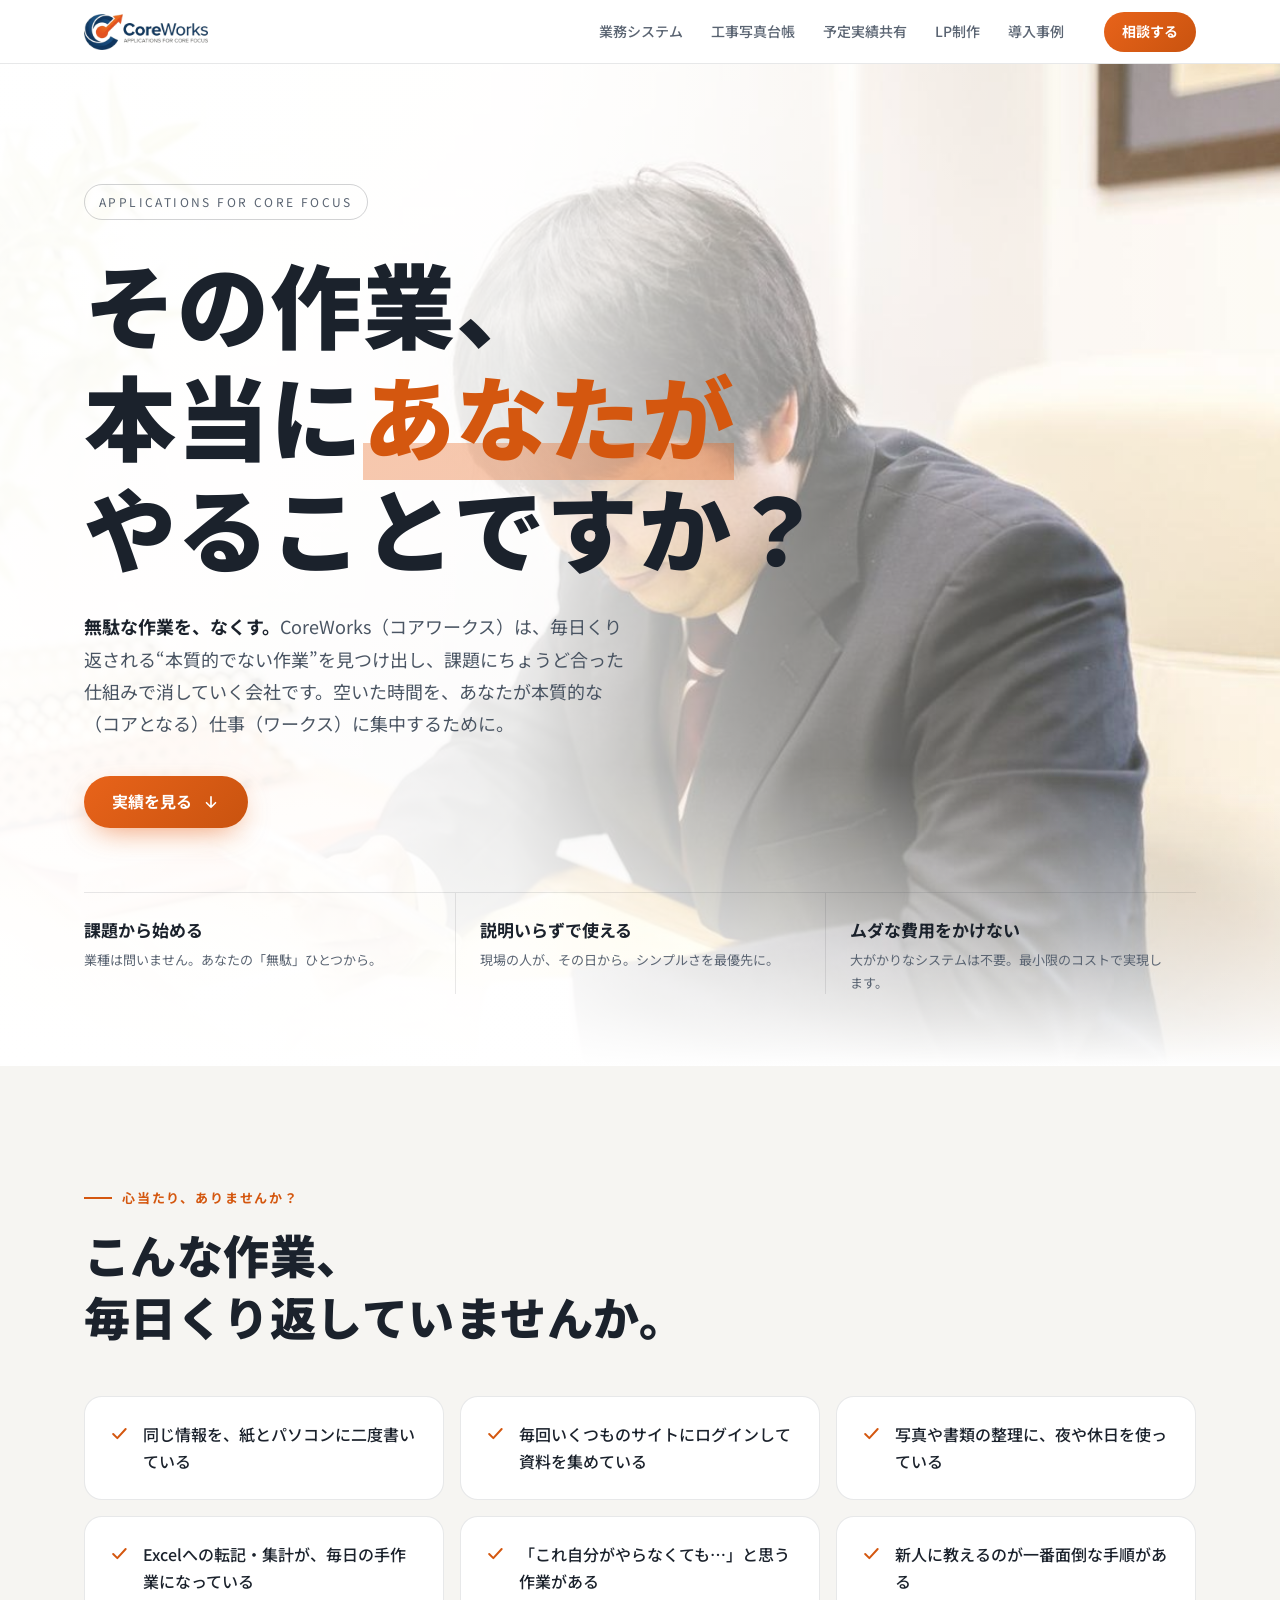
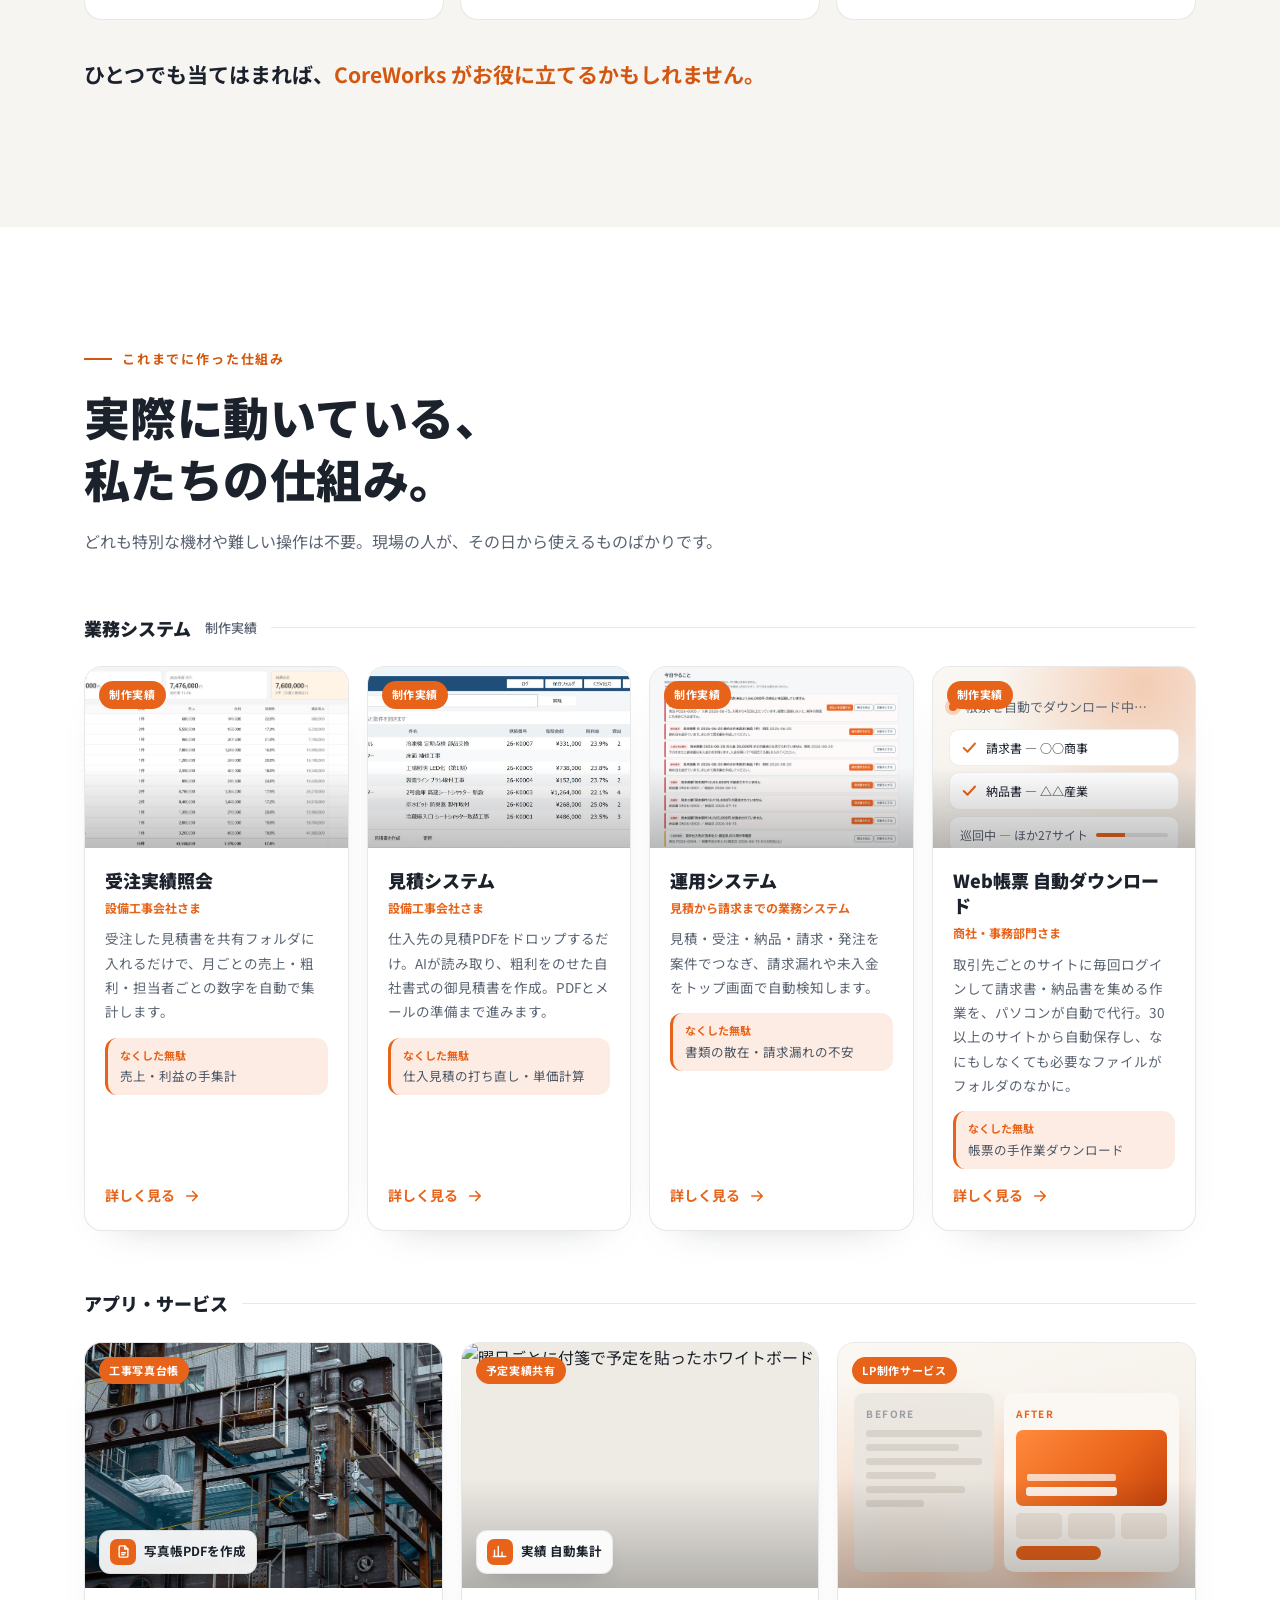
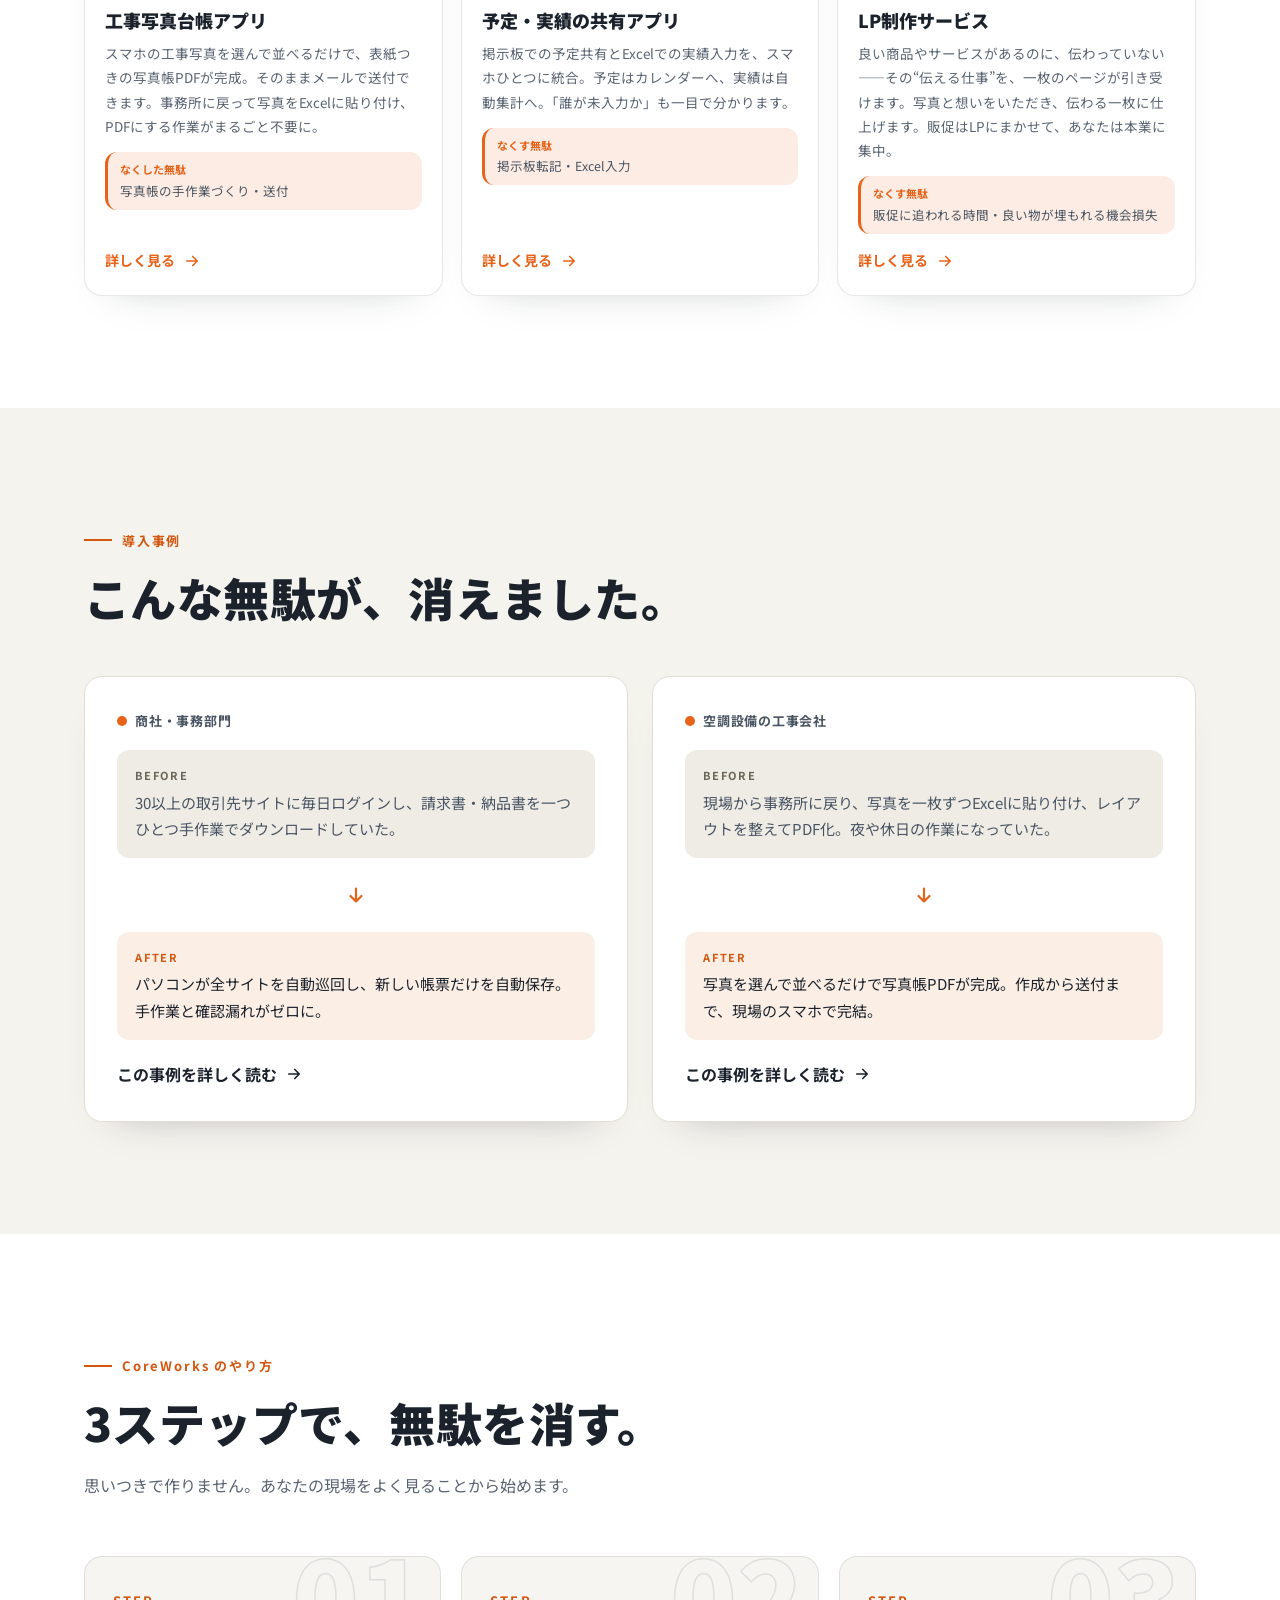
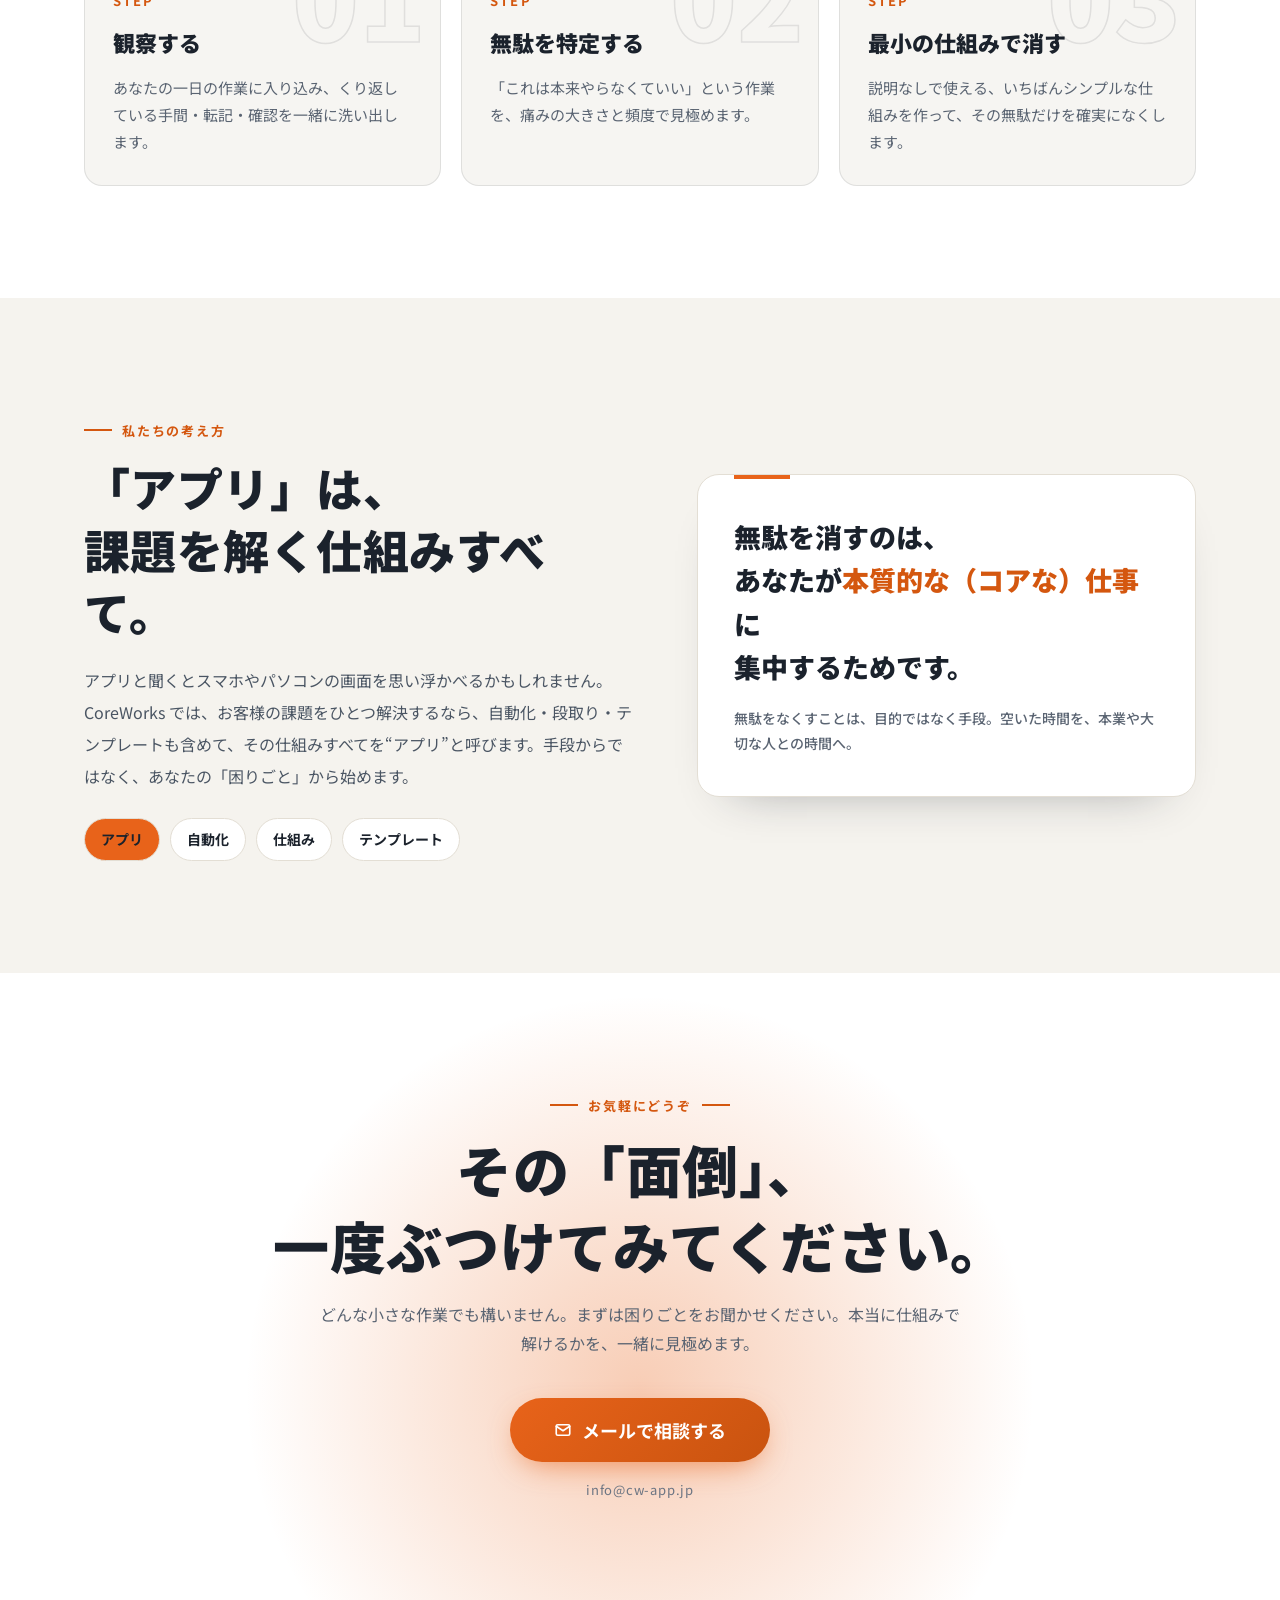
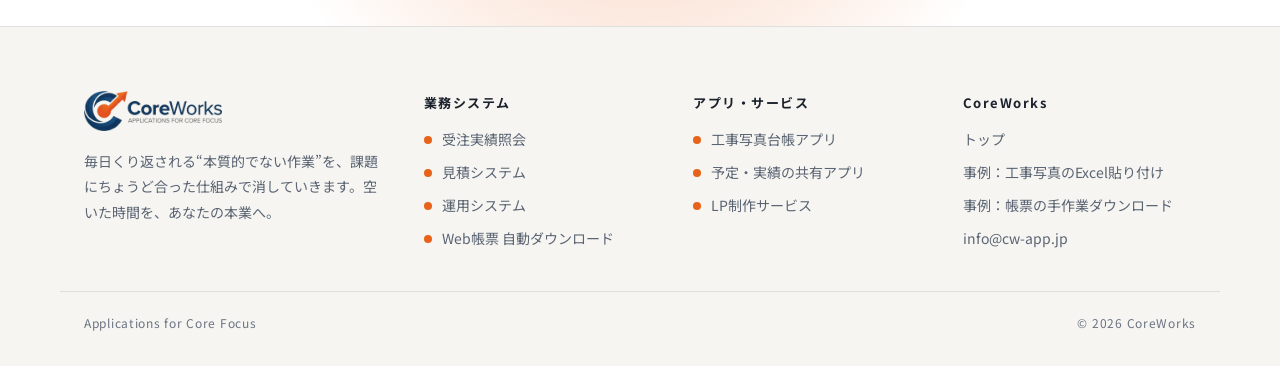
==== commit 8749b7ce: "白基調で読みにくかった箇所を修正 - オレンジのAfter欄の中のオレンジ文字・アイコンを白に - 白地の明るいオレンジ文字を濃いオレンジに、薄いグレーの注記を濃く - ボタンのオレンジを濃くして白文" ====
--- a/index.html
+++ b/index.html
@@ -66,7 +66,7 @@
   .hero { min-height: 0; align-items: stretch; }
   .hero__bg img { object-position: 70% 30%; }
   .hero::before {
-    background: linear-gradient(180deg, rgba(255,255,255,.55) 0%, rgba(255,255,255,.92) 42%, var(--cw-bg) 100%);
+    background: linear-gradient(180deg, rgba(255,255,255,.86) 0%, rgba(255,255,255,.95) 40%, var(--cw-bg) 100%);
   }
   .hero__in { padding-top: 40px; padding-bottom: 48px; }
   .hero__cta .cw-btn { flex: 1 1 100%; }
@@ -207,7 +207,7 @@
 .case__ba .b { background: #efece6; color: var(--cw-ink2); }
 .case__ba .a { background: #fbeee4; color: var(--cw-ink); }
 .case__ba small { display: block; font-size: 11px; font-weight: 700; letter-spacing: .16em; margin-bottom: 4px; }
-.case__ba .b small { color: #8b8578; }
+.case__ba .b small { color: #6b6558; }
 .case__ba .a small { color: var(--cw-accent-ink); }
 .case__arrow { justify-self: center; color: var(--cw-accent); }
 .case__arrow svg { width: 22px; height: 22px; display: block; }
--- a/assets/css/site.css
+++ b/assets/css/site.css
@@ -11,7 +11,7 @@
   --cw-line: rgba(27, 34, 44, .10);
   --cw-text: #1b222c;
   --cw-muted: #5a6472;
-  --cw-dim: #8a929e;
+  --cw-dim: #6b7482;
 
   --cw-paper: #f5f3ee;
   --cw-paper2: #ffffff;
@@ -81,7 +81,7 @@
 .cw-btn {
   display: inline-flex; align-items: center; justify-content: center; gap: 10px;
   min-height: 52px; padding: 0 28px; border-radius: 999px;
-  background: linear-gradient(135deg, var(--cw-accent2), var(--cw-accent));
+  background: linear-gradient(135deg, var(--cw-accent), #C9530F);
   color: #fff !important; font-weight: 700; font-size: 16px; text-decoration: none;
   box-shadow: 0 10px 30px -10px rgba(232, 99, 26, .7);
   transition: transform .2s, box-shadow .2s;
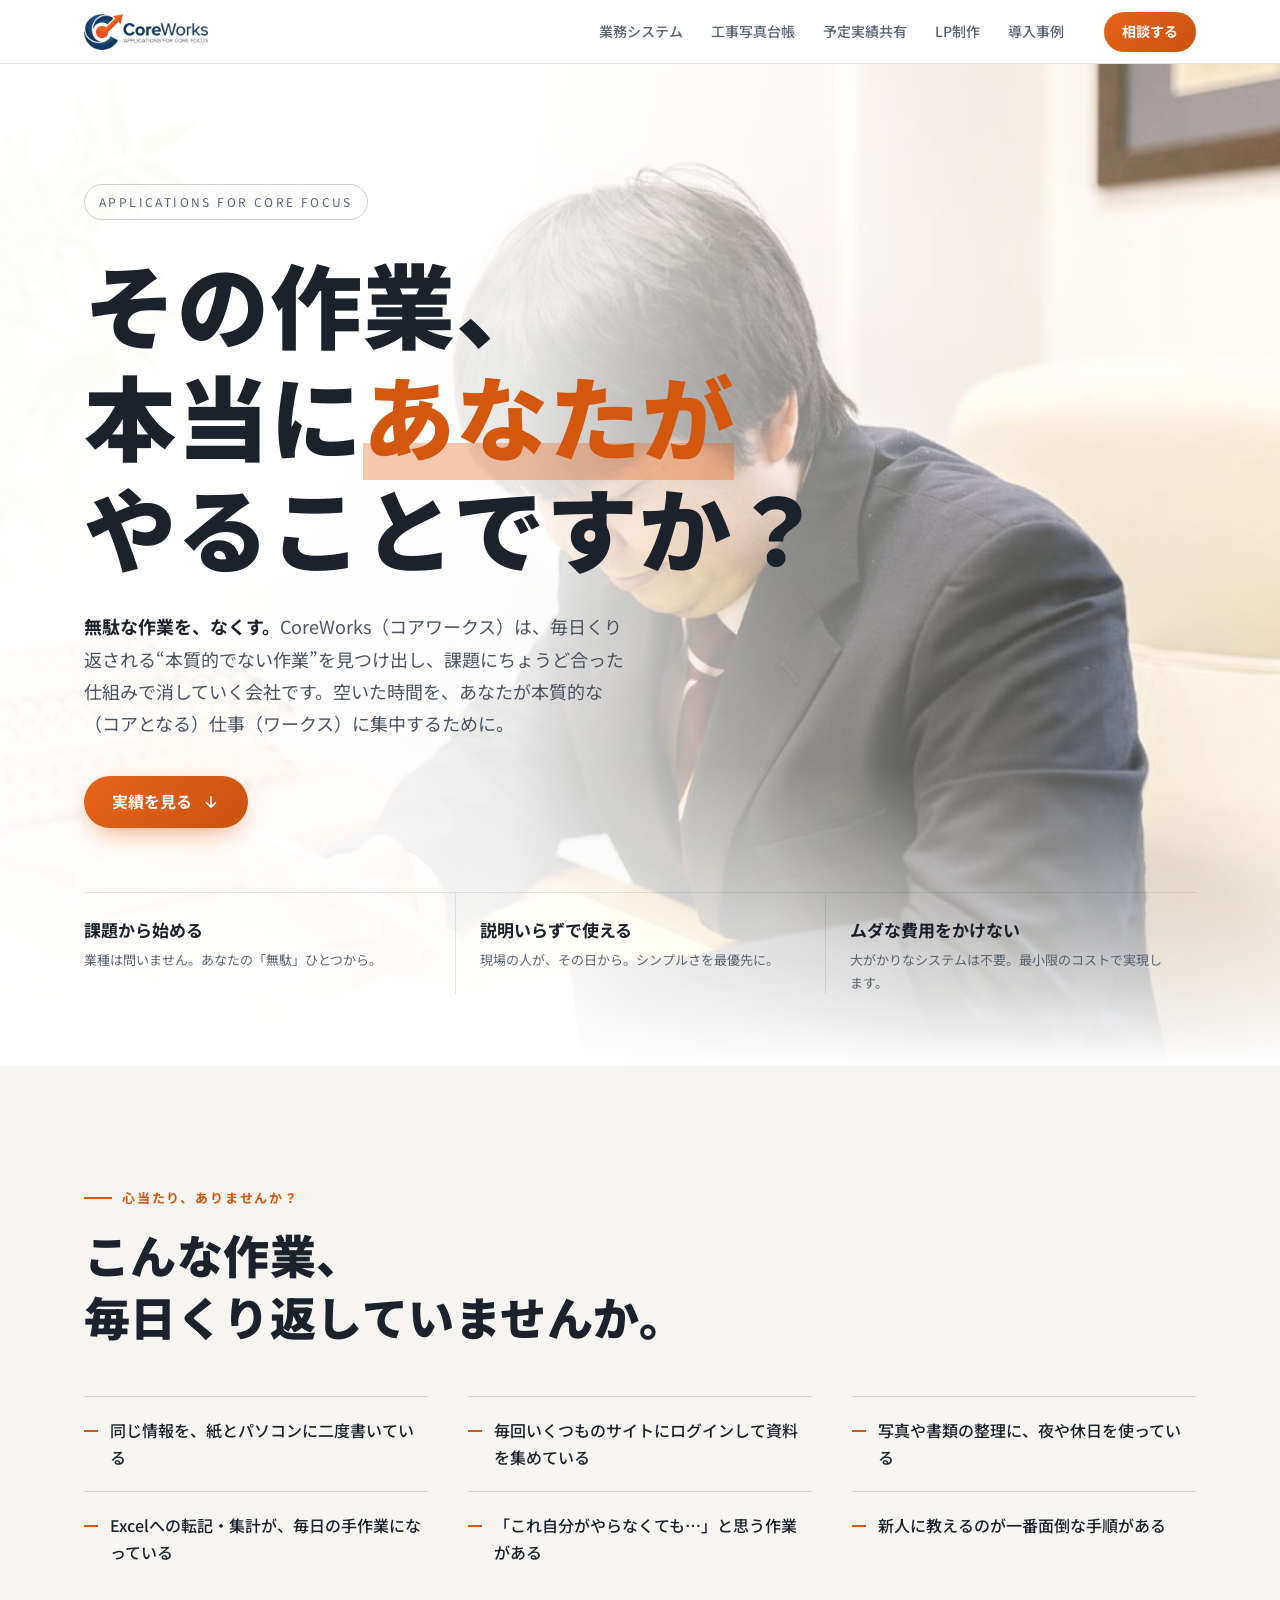
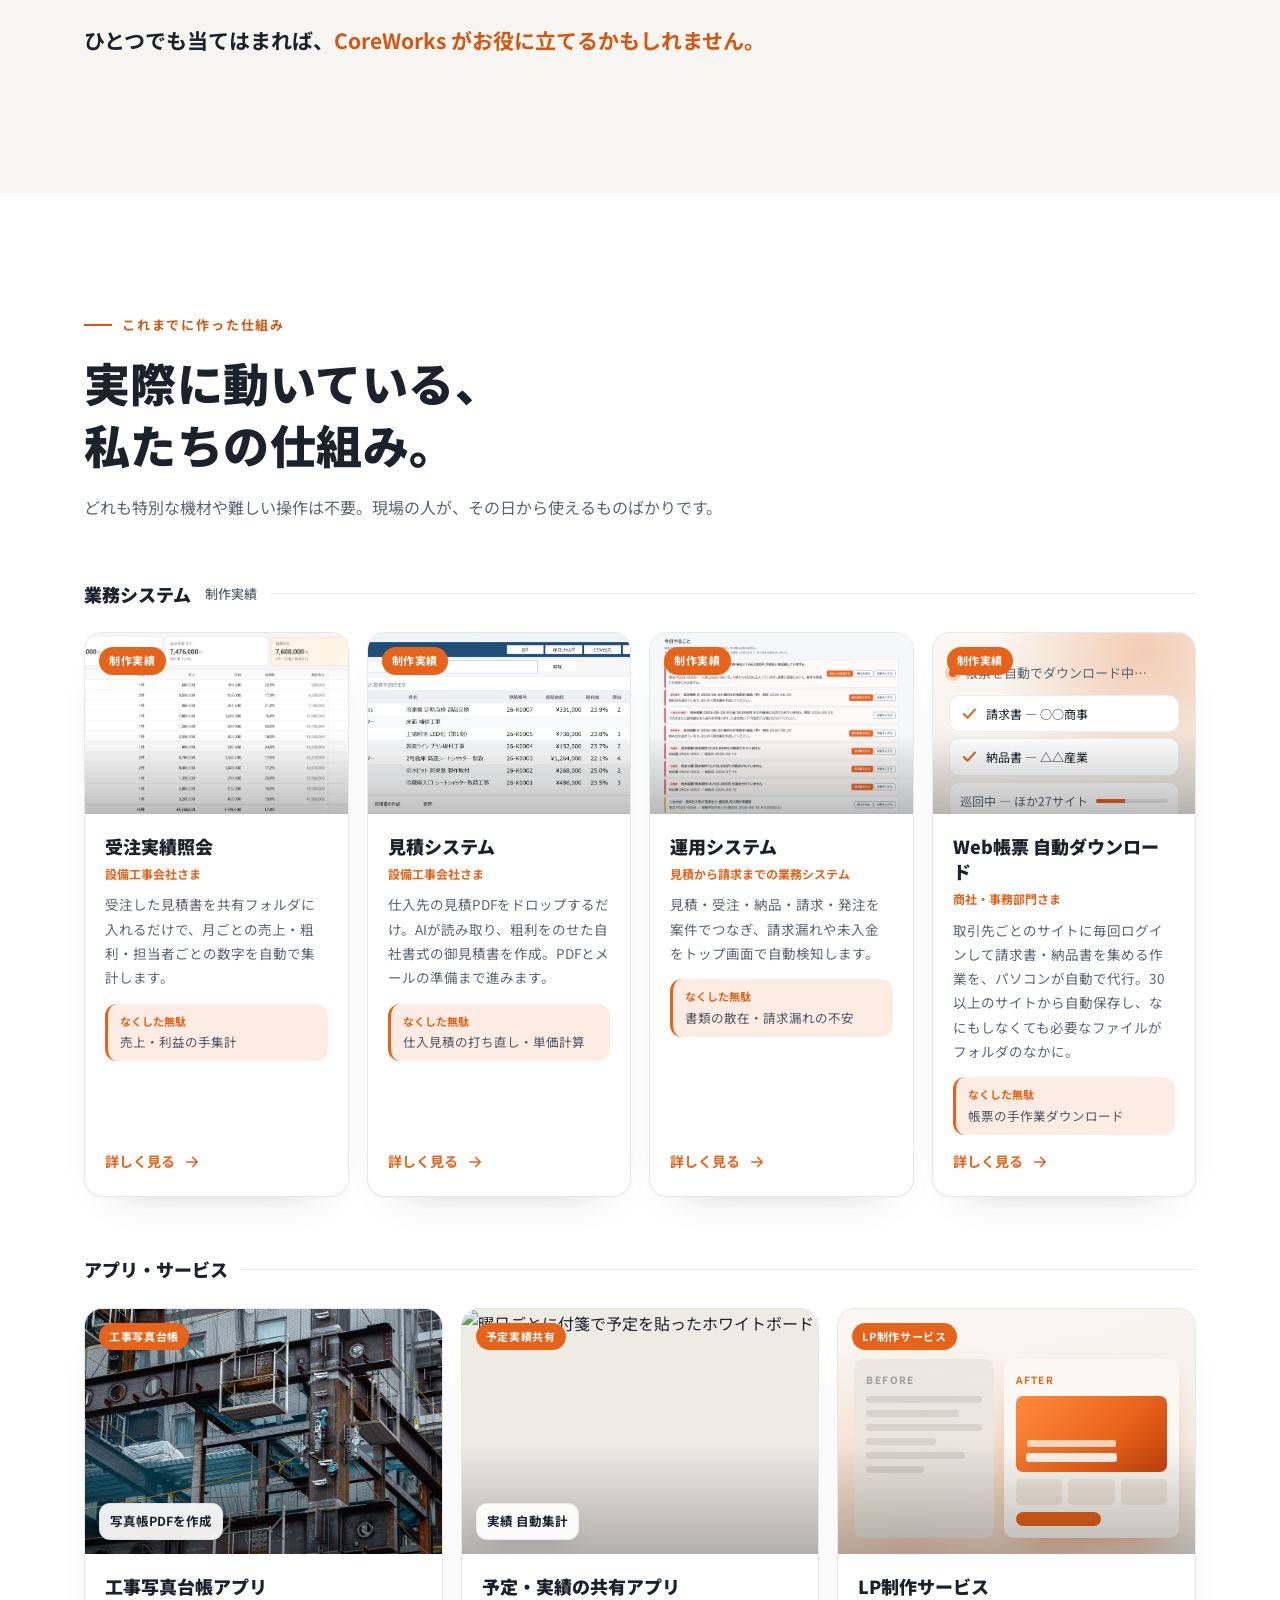
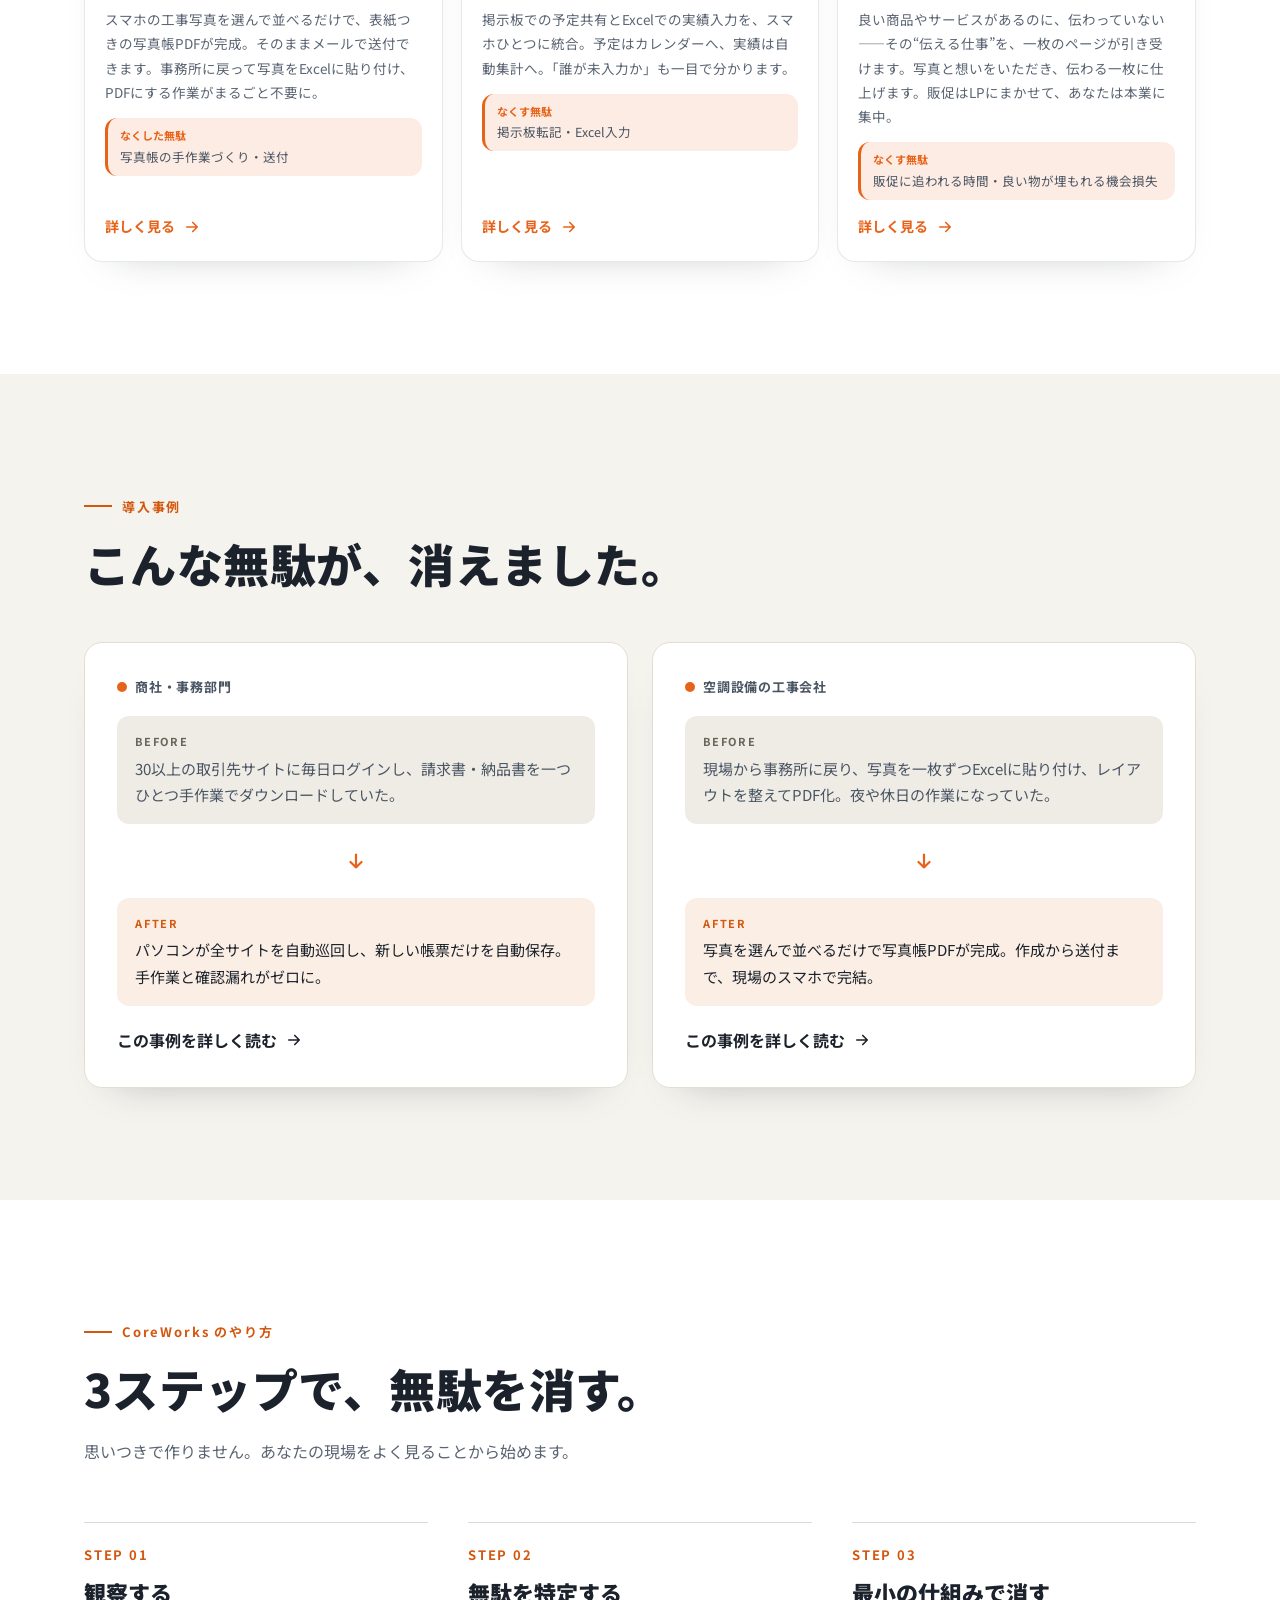
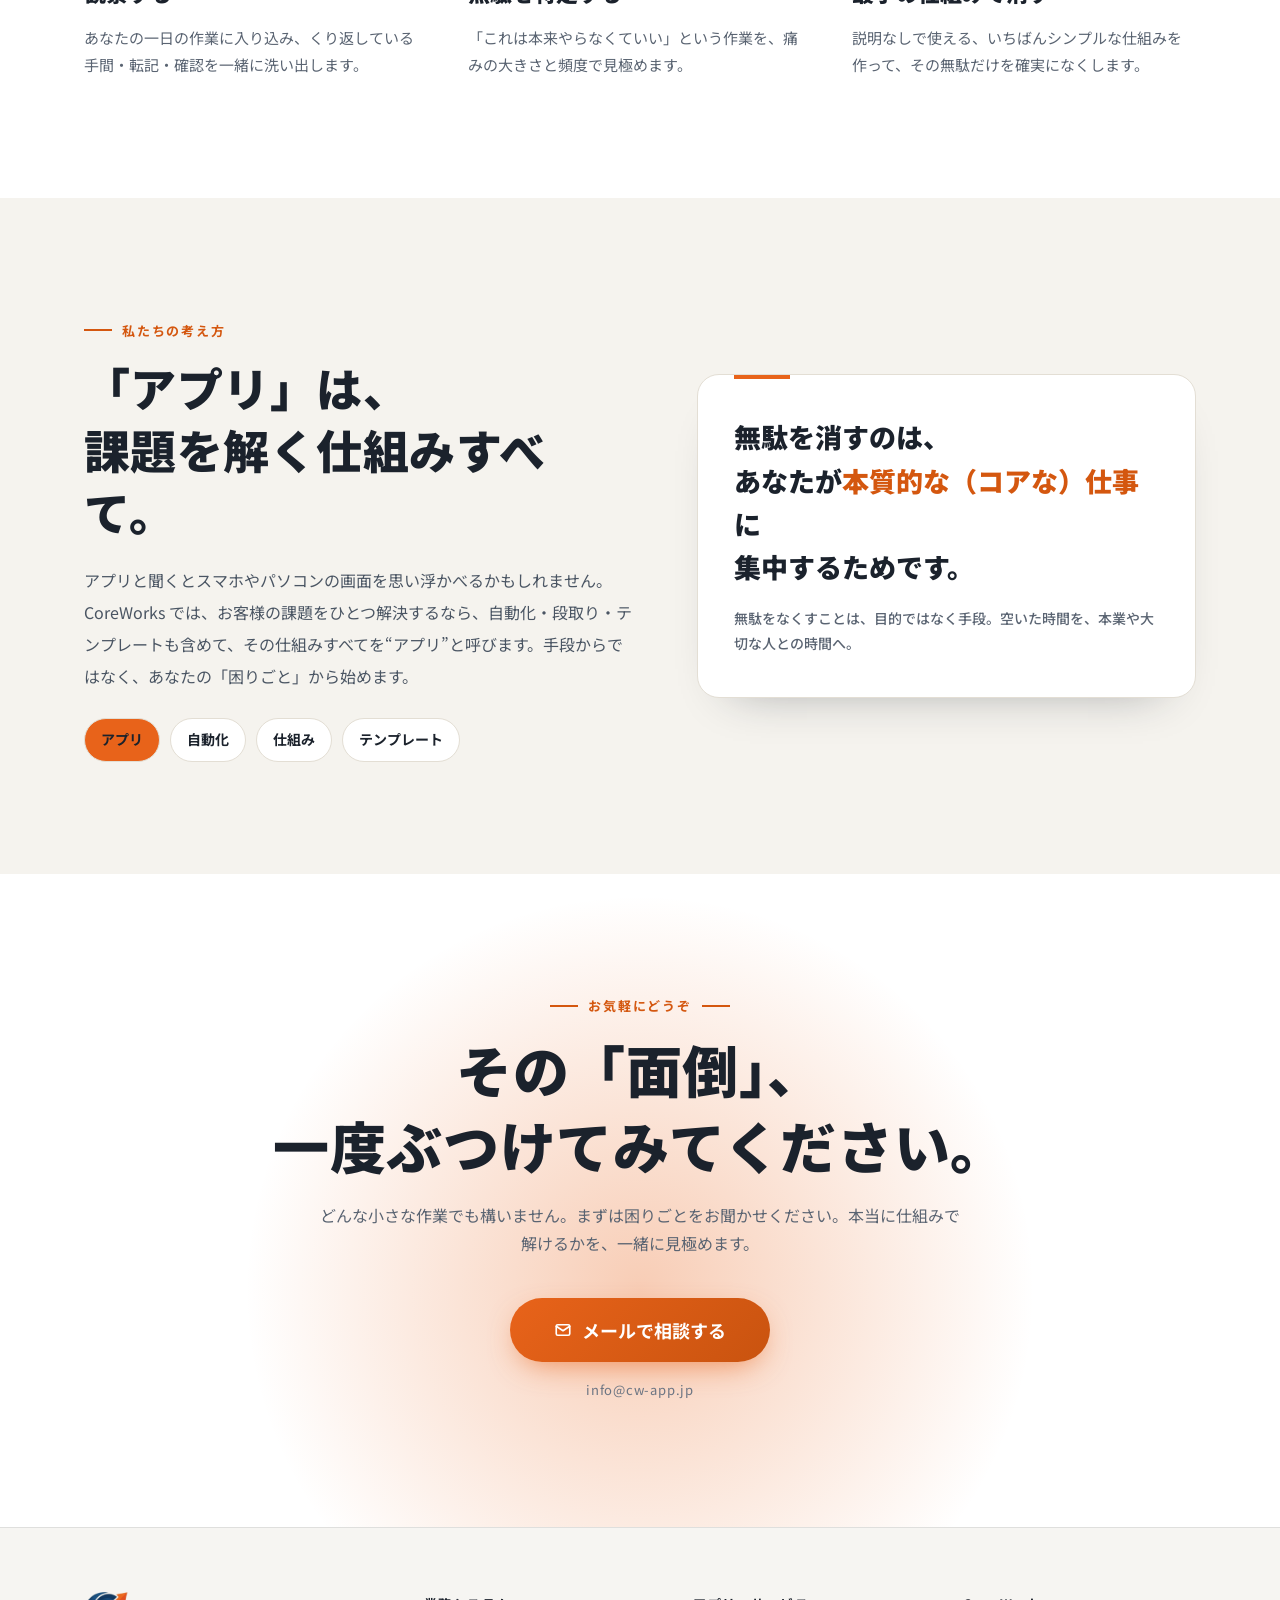
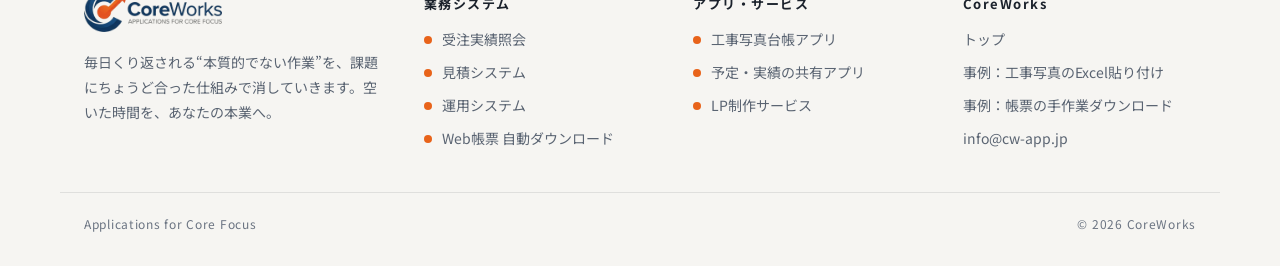
==== commit bd33b278: "項目紹介のアイコンと箱をやめ、罫線＋番号のシンプルな一覧に統一 - 特長・手順・課題・よくある質問などを「番号・見出し・本文」と細い罫線で表示 - 箇条書きのチェックアイコンは短いオレンジの線に  C" ====
--- a/index.html
+++ b/index.html
@@ -300,6 +300,16 @@
   .grp { margin-top: 44px; font-size: 16px; flex-wrap: wrap; }
   .grp::after { display: none; }
 }
+
+/* ===== 項目はアイコンを使わず、罫線と番号で見せる（2026-09-26） ===== */
+.pains{gap:0 40px;}
+.pain{background:none !important;border:0 !important;border-top:1px solid rgba(27,34,44,.16) !important;border-radius:0 !important;box-shadow:none !important;transform:none !important;padding:20px 0 20px 26px !important;position:relative;}
+.pain::before{content:"";position:absolute;left:0;width:14px;height:2px;background:#D4570F;top:33px;}
+.pain .check,.chip i{display:none;}
+.steps{gap:0 40px;}
+.step{background:none !important;border:0 !important;border-top:1px solid rgba(27,34,44,.16) !important;border-radius:0 !important;box-shadow:none !important;transform:none !important;padding:24px 0 8px !important;overflow:visible;}
+.step::before{content:"STEP 0" counter(s) !important;position:static !important;display:block;font-size:13px;font-weight:700;letter-spacing:.14em;color:#D4570F;line-height:1.2;-webkit-text-stroke:0 !important;font-size:13px !important;}
+.step b{display:none;}
 </style>
 </head>
 <body class="cw-dark">
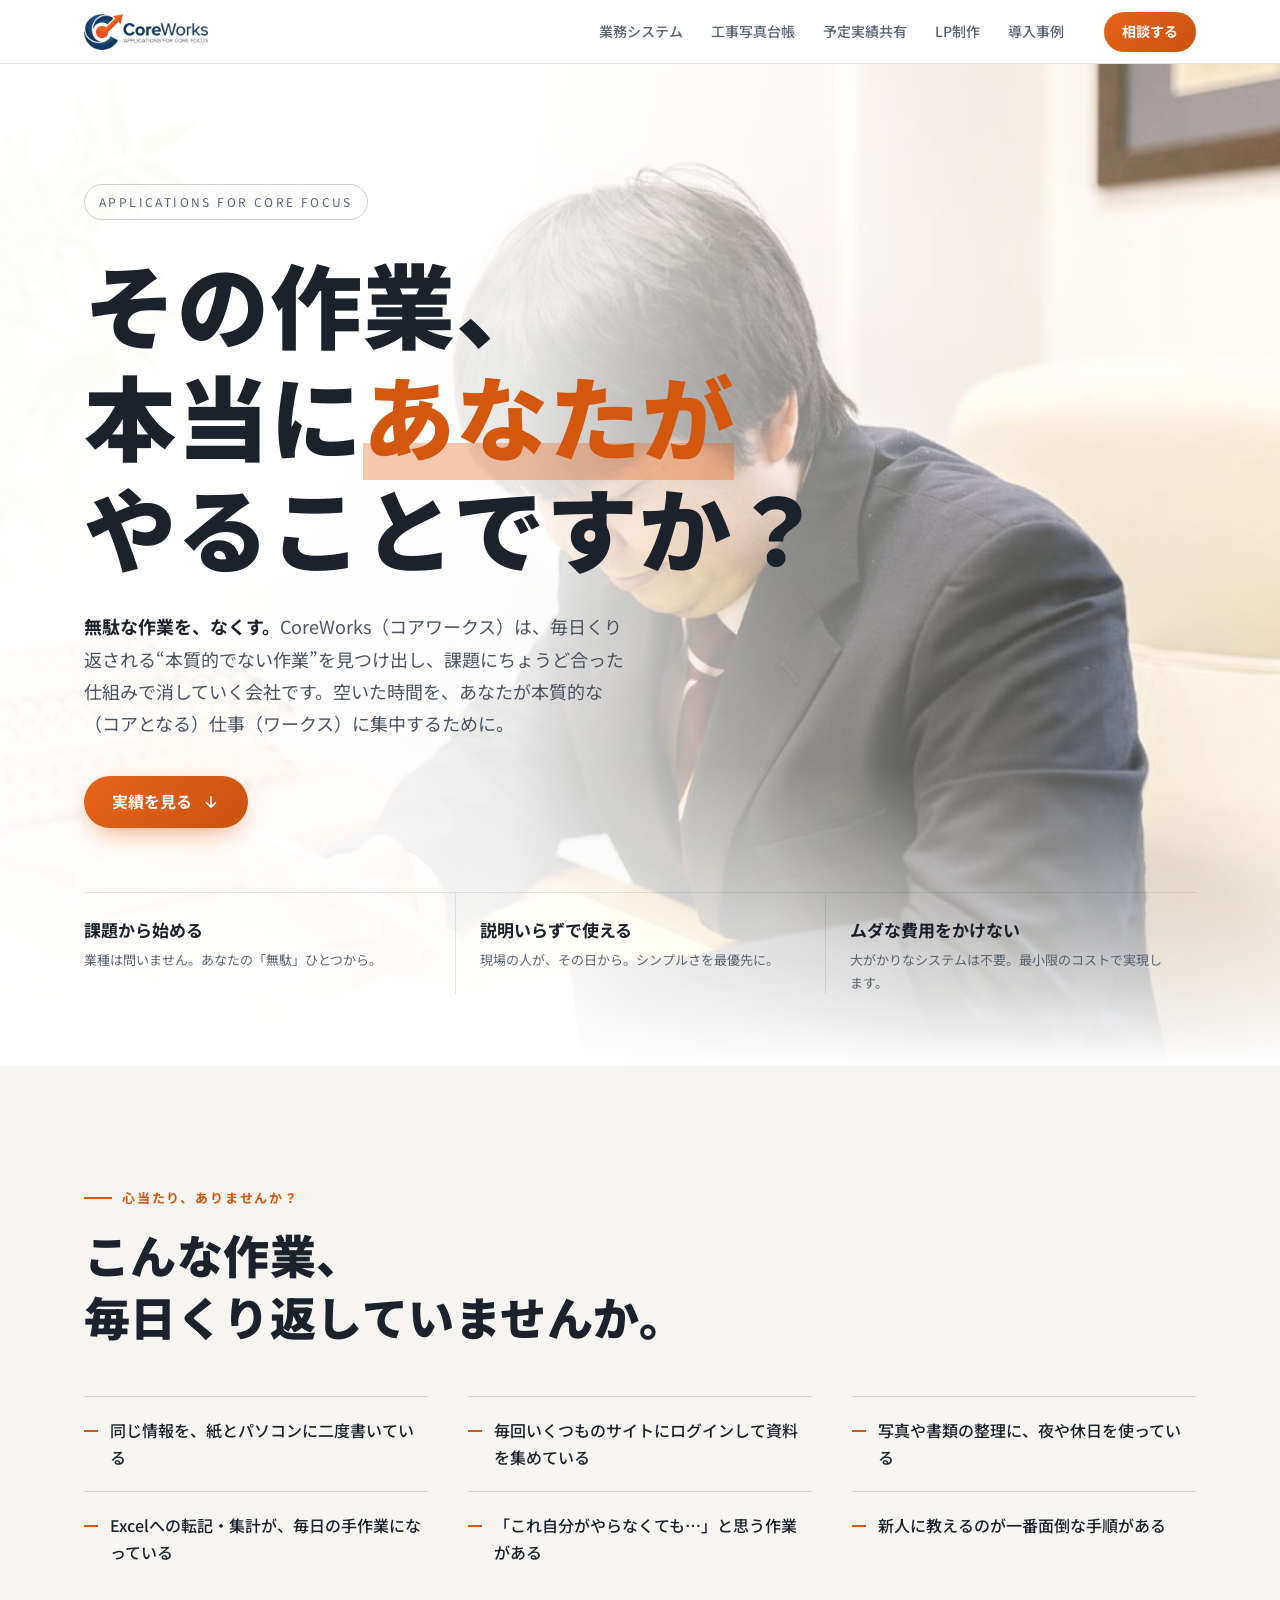
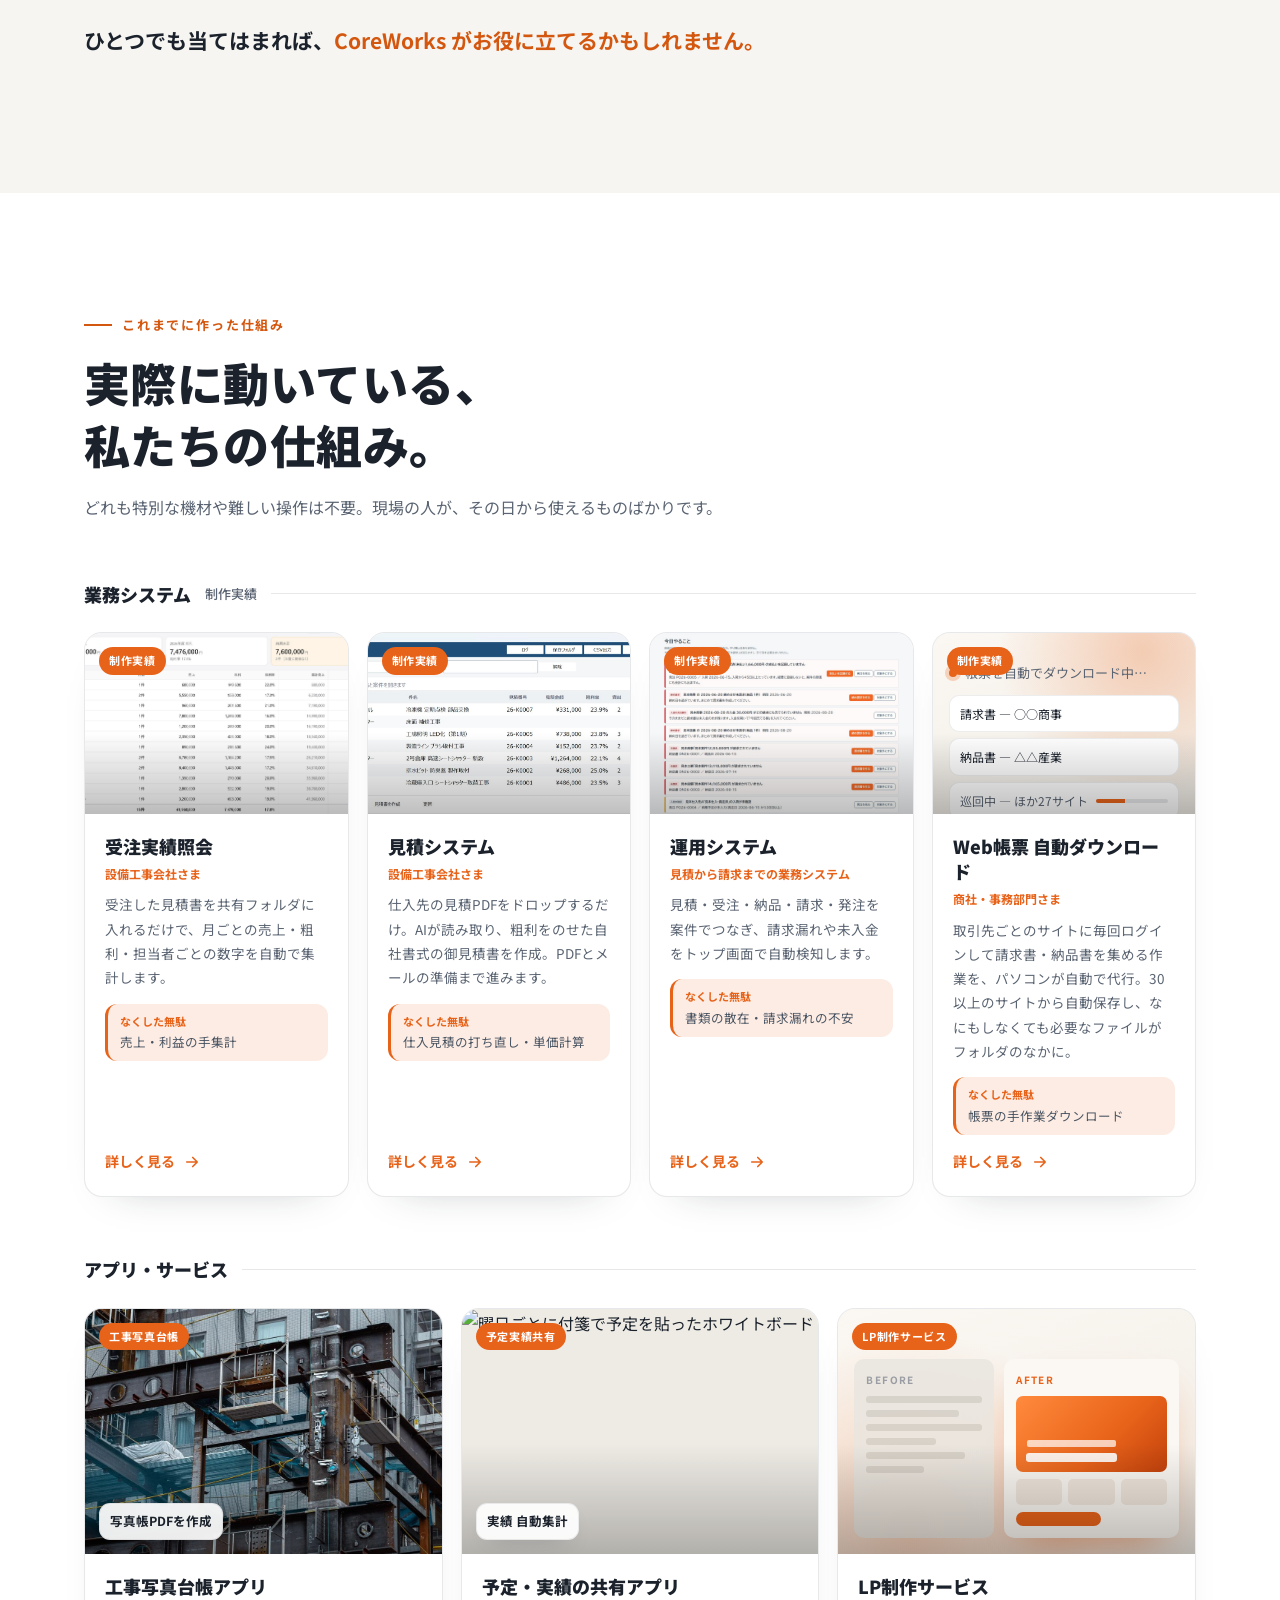
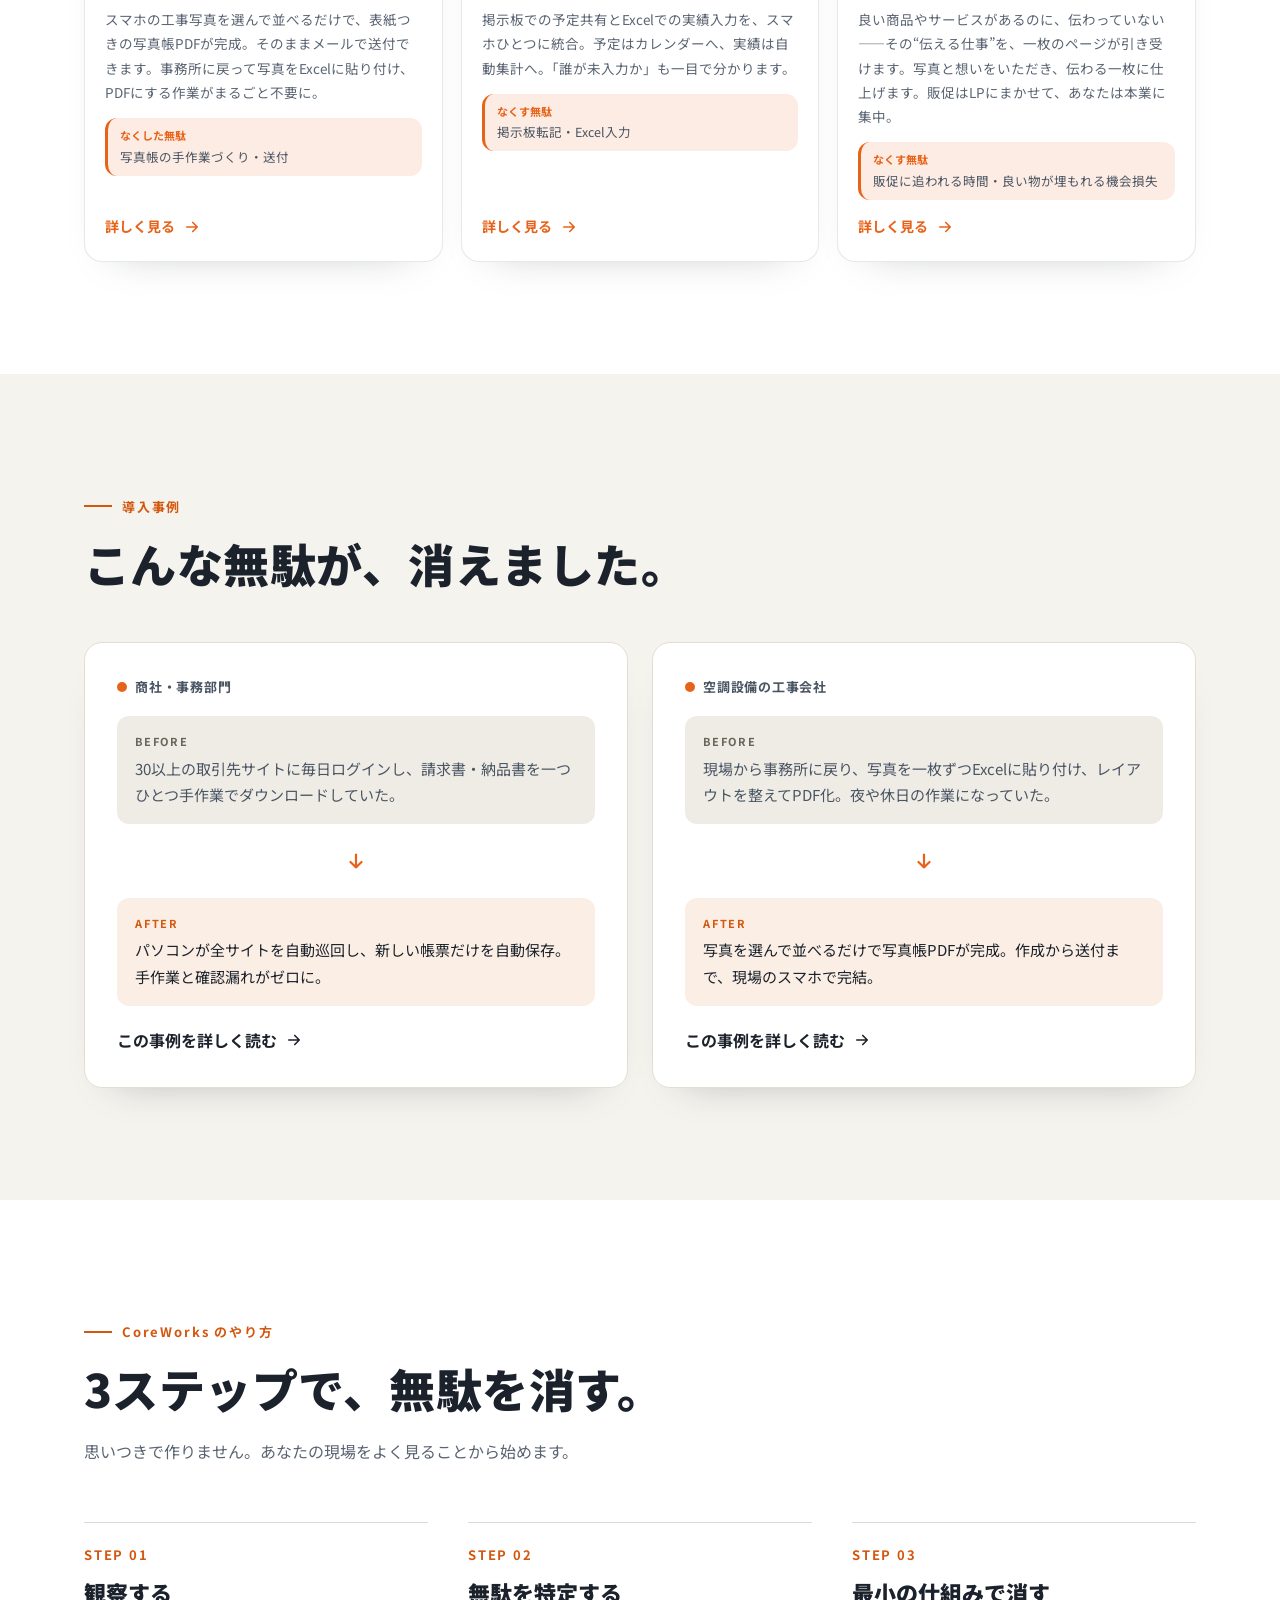
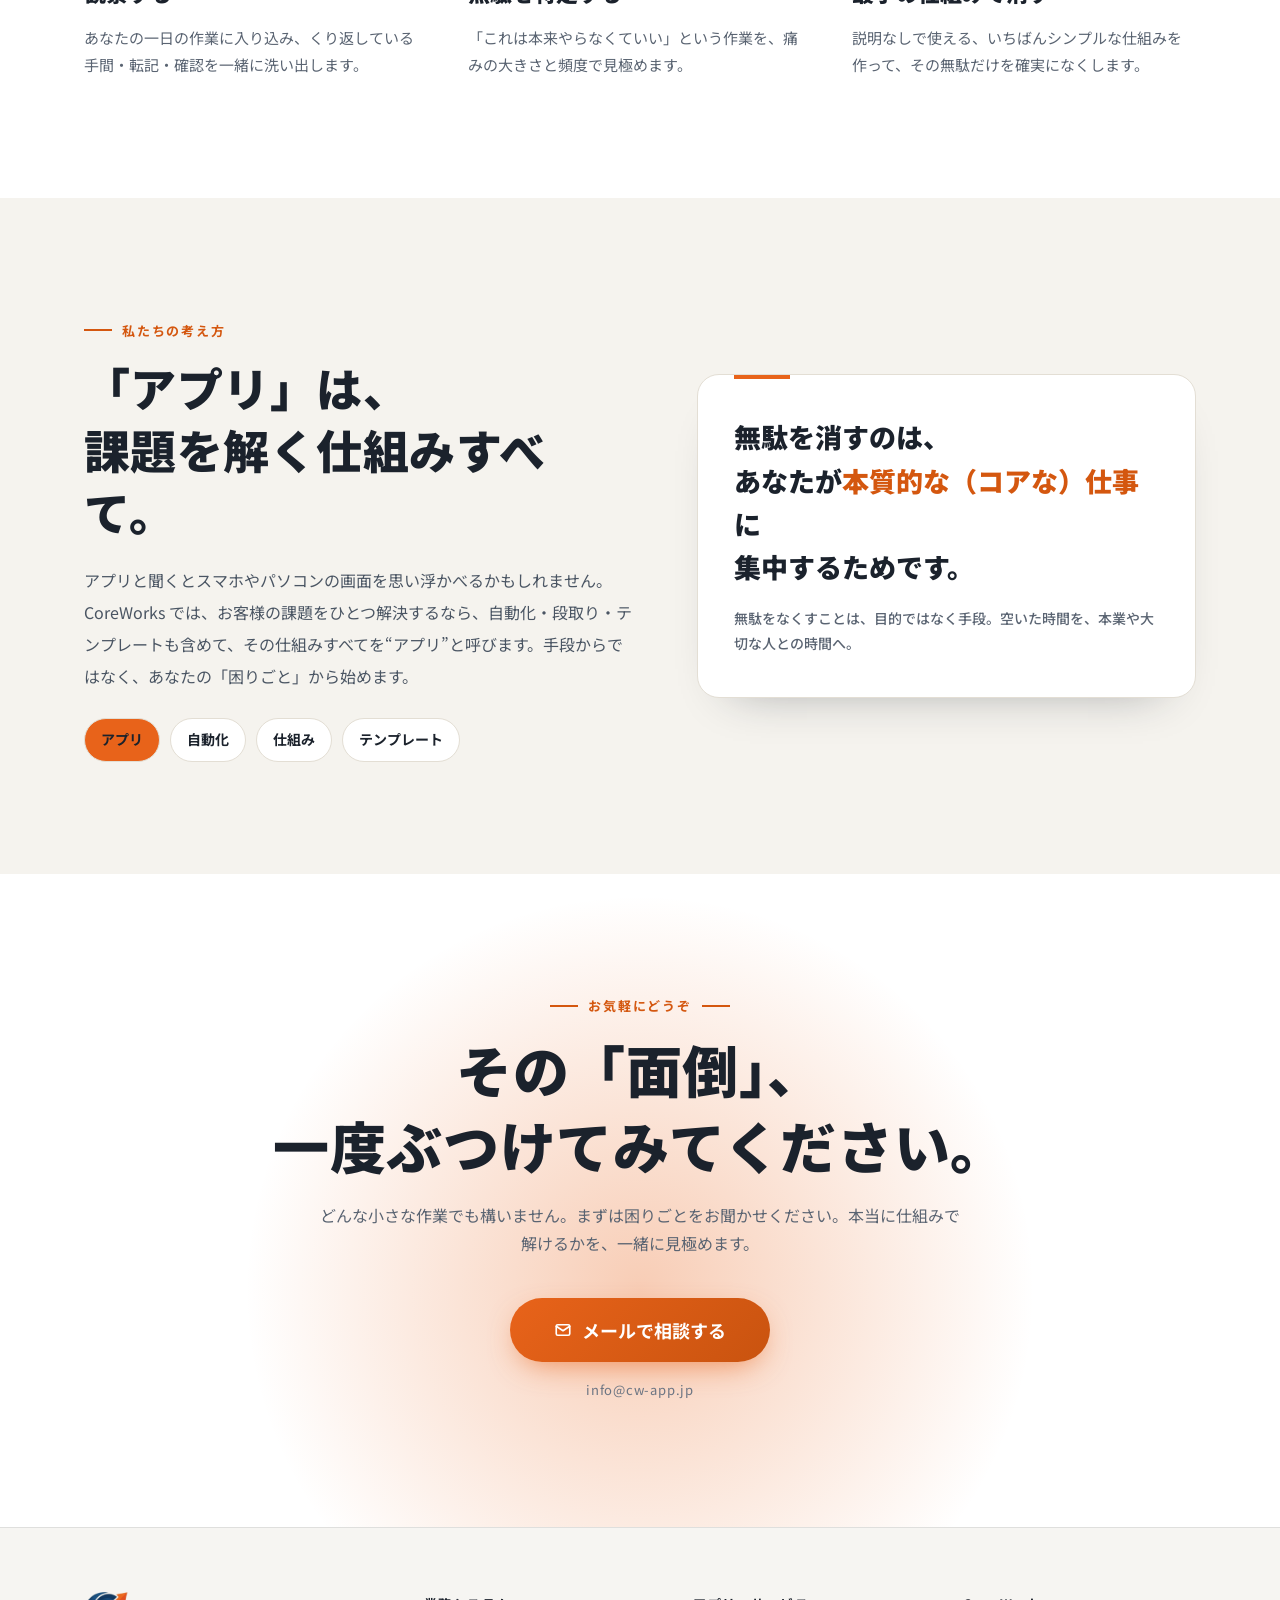
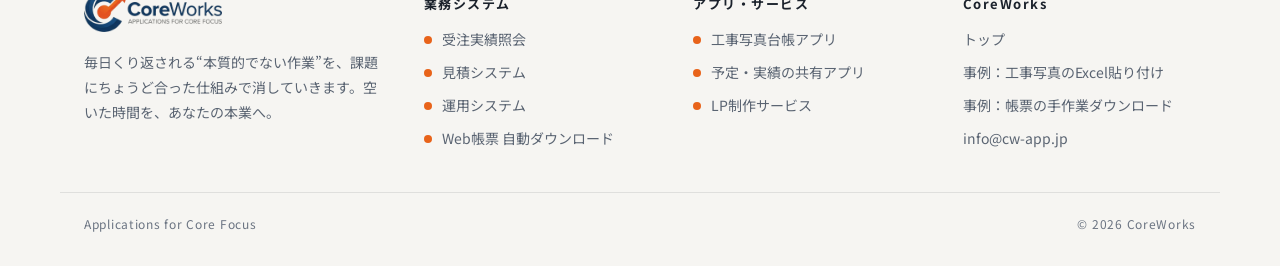
==== commit 64581319: "項目紹介の飾りアイコンをHTMLから削除（計100か所超） Co-Authored-By: Claude Opus 5.5 <noreply@anthropic.com>" ====
--- a/index.html
+++ b/index.html
@@ -374,12 +374,12 @@
         <h2 class="cw-h2">こんな作業、<br>毎日くり返していませんか。</h2>
       </div>
       <div class="pains">
-        <div class="pain cw-reveal"><svg class="check" viewBox="0 0 24 24" fill="none" stroke="currentColor" stroke-width="2.4" stroke-linecap="round" stroke-linejoin="round"><path d="M5 12l5 5L20 6"/></svg>同じ情報を、紙とパソコンに二度書いている</div>
-        <div class="pain cw-reveal"><svg class="check" viewBox="0 0 24 24" fill="none" stroke="currentColor" stroke-width="2.4" stroke-linecap="round" stroke-linejoin="round"><path d="M5 12l5 5L20 6"/></svg>毎回いくつものサイトにログインして資料を集めている</div>
-        <div class="pain cw-reveal"><svg class="check" viewBox="0 0 24 24" fill="none" stroke="currentColor" stroke-width="2.4" stroke-linecap="round" stroke-linejoin="round"><path d="M5 12l5 5L20 6"/></svg>写真や書類の整理に、夜や休日を使っている</div>
-        <div class="pain cw-reveal"><svg class="check" viewBox="0 0 24 24" fill="none" stroke="currentColor" stroke-width="2.4" stroke-linecap="round" stroke-linejoin="round"><path d="M5 12l5 5L20 6"/></svg>Excelへの転記・集計が、毎日の手作業になっている</div>
-        <div class="pain cw-reveal"><svg class="check" viewBox="0 0 24 24" fill="none" stroke="currentColor" stroke-width="2.4" stroke-linecap="round" stroke-linejoin="round"><path d="M5 12l5 5L20 6"/></svg>「これ自分がやらなくても…」と思う作業がある</div>
-        <div class="pain cw-reveal"><svg class="check" viewBox="0 0 24 24" fill="none" stroke="currentColor" stroke-width="2.4" stroke-linecap="round" stroke-linejoin="round"><path d="M5 12l5 5L20 6"/></svg>新人に教えるのが一番面倒な手順がある</div>
+        <div class="pain cw-reveal">同じ情報を、紙とパソコンに二度書いている</div>
+        <div class="pain cw-reveal">毎回いくつものサイトにログインして資料を集めている</div>
+        <div class="pain cw-reveal">写真や書類の整理に、夜や休日を使っている</div>
+        <div class="pain cw-reveal">Excelへの転記・集計が、毎日の手作業になっている</div>
+        <div class="pain cw-reveal">「これ自分がやらなくても…」と思う作業がある</div>
+        <div class="pain cw-reveal">新人に教えるのが一番面倒な手順がある</div>
       </div>
       <p class="pains-note cw-reveal">ひとつでも当てはまれば、<span>CoreWorks がお役に立てるかもしれません。</span></p>
     </div>
@@ -441,9 +441,9 @@
             <div class="mock-web" aria-hidden="true">
               <div class="mock-web__title">帳票を自動でダウンロード中…</div>
               <ul>
-                <li><svg class="check" viewBox="0 0 24 24" fill="none" stroke="currentColor" stroke-width="2.6" stroke-linecap="round" stroke-linejoin="round"><path d="M5 12l5 5L20 6"/></svg>請求書 — ○○商事<em>保存済み</em></li>
-                <li><svg class="check" viewBox="0 0 24 24" fill="none" stroke="currentColor" stroke-width="2.6" stroke-linecap="round" stroke-linejoin="round"><path d="M5 12l5 5L20 6"/></svg>納品書 — △△産業<em>保存済み</em></li>
-                <li><svg class="check" viewBox="0 0 24 24" fill="none" stroke="currentColor" stroke-width="2.6" stroke-linecap="round" stroke-linejoin="round"><path d="M5 12l5 5L20 6"/></svg>請求書 — □□工業<em>保存済み</em></li>
+                <li>請求書 — ○○商事<em>保存済み</em></li>
+                <li>納品書 — △△産業<em>保存済み</em></li>
+                <li>請求書 — □□工業<em>保存済み</em></li>
                 <li class="run">巡回中 — ほか27サイト<span class="bar"></span></li>
               </ul>
             </div>
@@ -465,7 +465,7 @@
             <span class="card__label">工事写真台帳</span>
             <img src="/assets/img/card-koji.jpg" alt="鉄骨が組み上がった工事現場" width="960" height="720" loading="lazy">
             <div class="chip" style="left:20px;bottom:20px">
-              <i><svg viewBox="0 0 24 24" fill="none" stroke="currentColor" stroke-width="2.2" stroke-linecap="round" stroke-linejoin="round"><path d="M14 3H7a2 2 0 0 0-2 2v14a2 2 0 0 0 2 2h10a2 2 0 0 0 2-2V8z"/><path d="M14 3v5h5M9 14h6M9 17h4"/></svg></i>
+              
               <div><b>写真帳PDFを作成</b><small>○○ビル空調更新工事</small></div>
             </div>
           </div>
@@ -481,7 +481,7 @@
             <span class="card__label">予定実績共有</span>
             <img src="https://images.unsplash.com/photo-1676276374782-39159bc5e7b4?rect=800,1350,3017,2074&amp;w=960&amp;h=660&amp;fit=crop&amp;q=80" alt="曜日ごとに付箋で予定を貼ったホワイトボード" width="960" height="660" loading="lazy">
             <div class="chip" style="left:20px;bottom:20px">
-              <i><svg viewBox="0 0 24 24" fill="none" stroke="currentColor" stroke-width="2.2" stroke-linecap="round" stroke-linejoin="round"><path d="M4 20V10M10 20V4M16 20v-7M22 20H2"/></svg></i>
+              
               <div><b>実績 自動集計</b><small>今週の予定 → カレンダーへ</small></div>
             </div>
           </div>
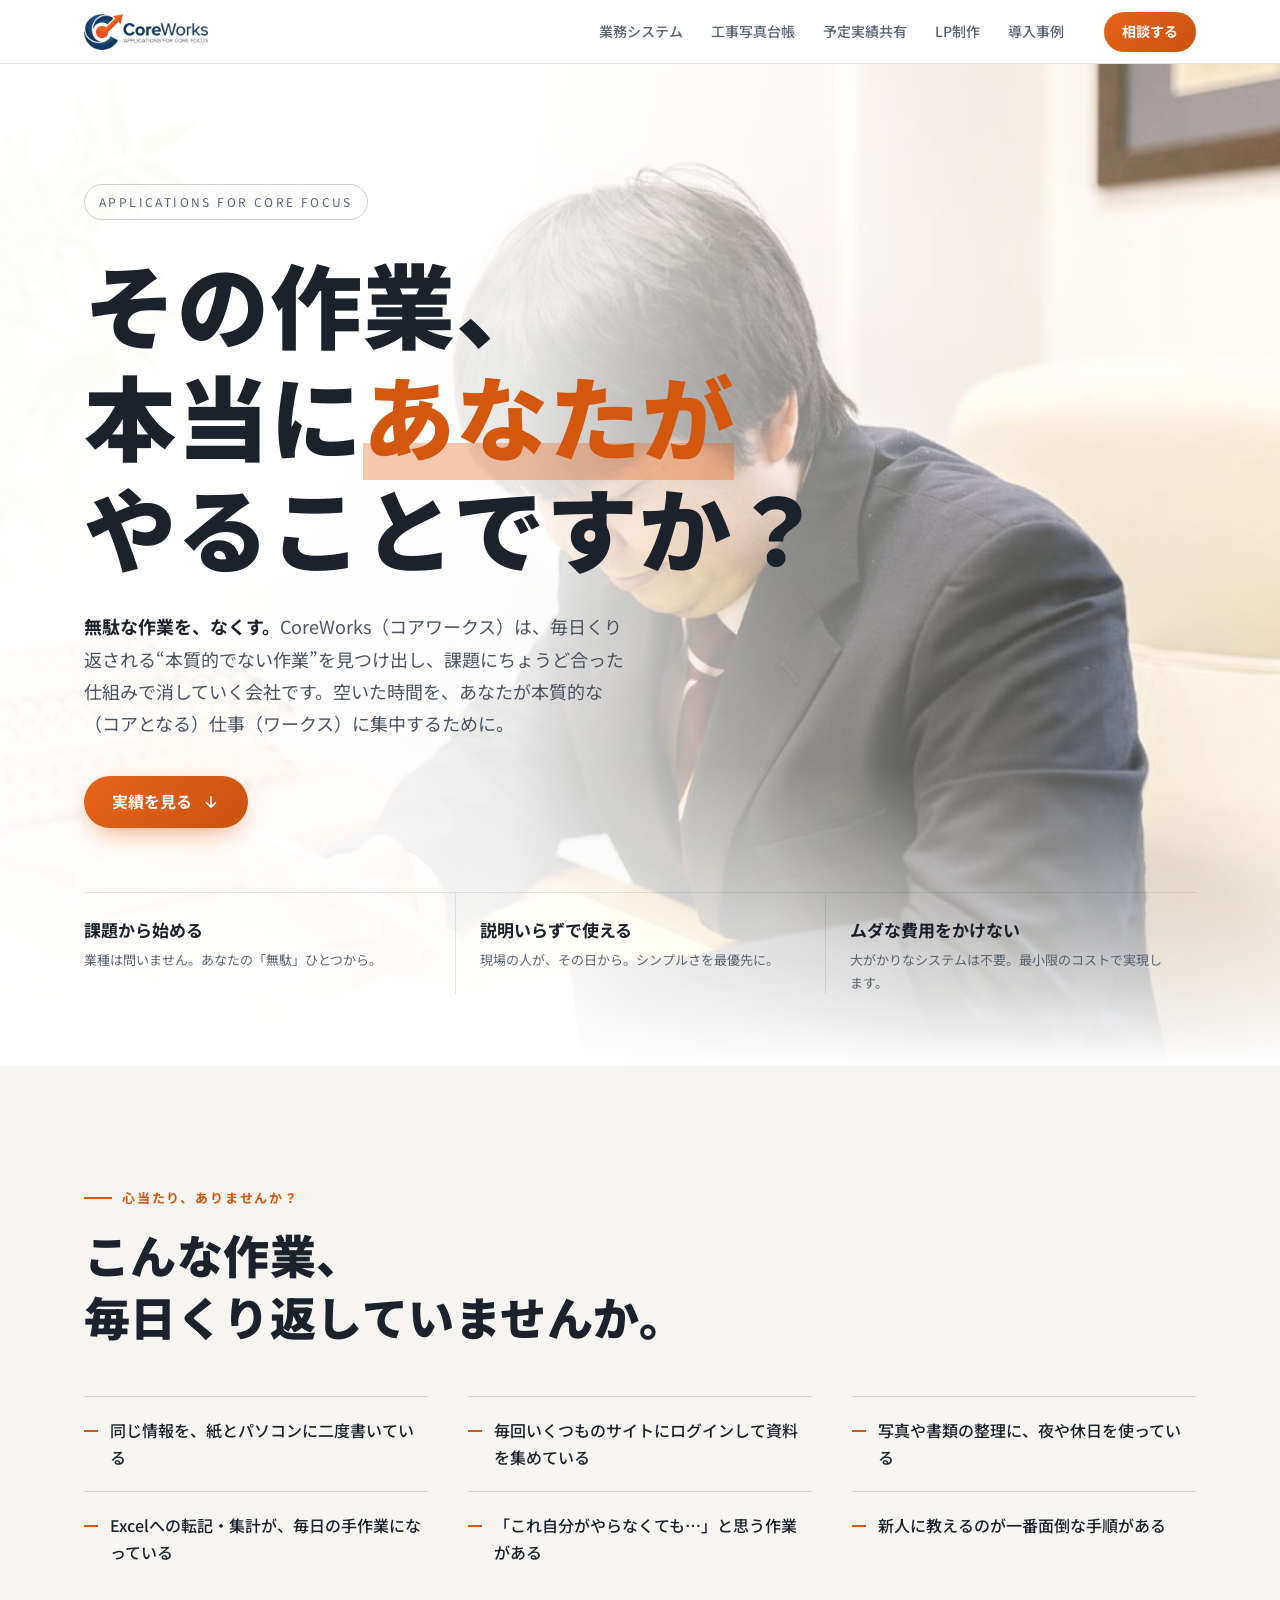
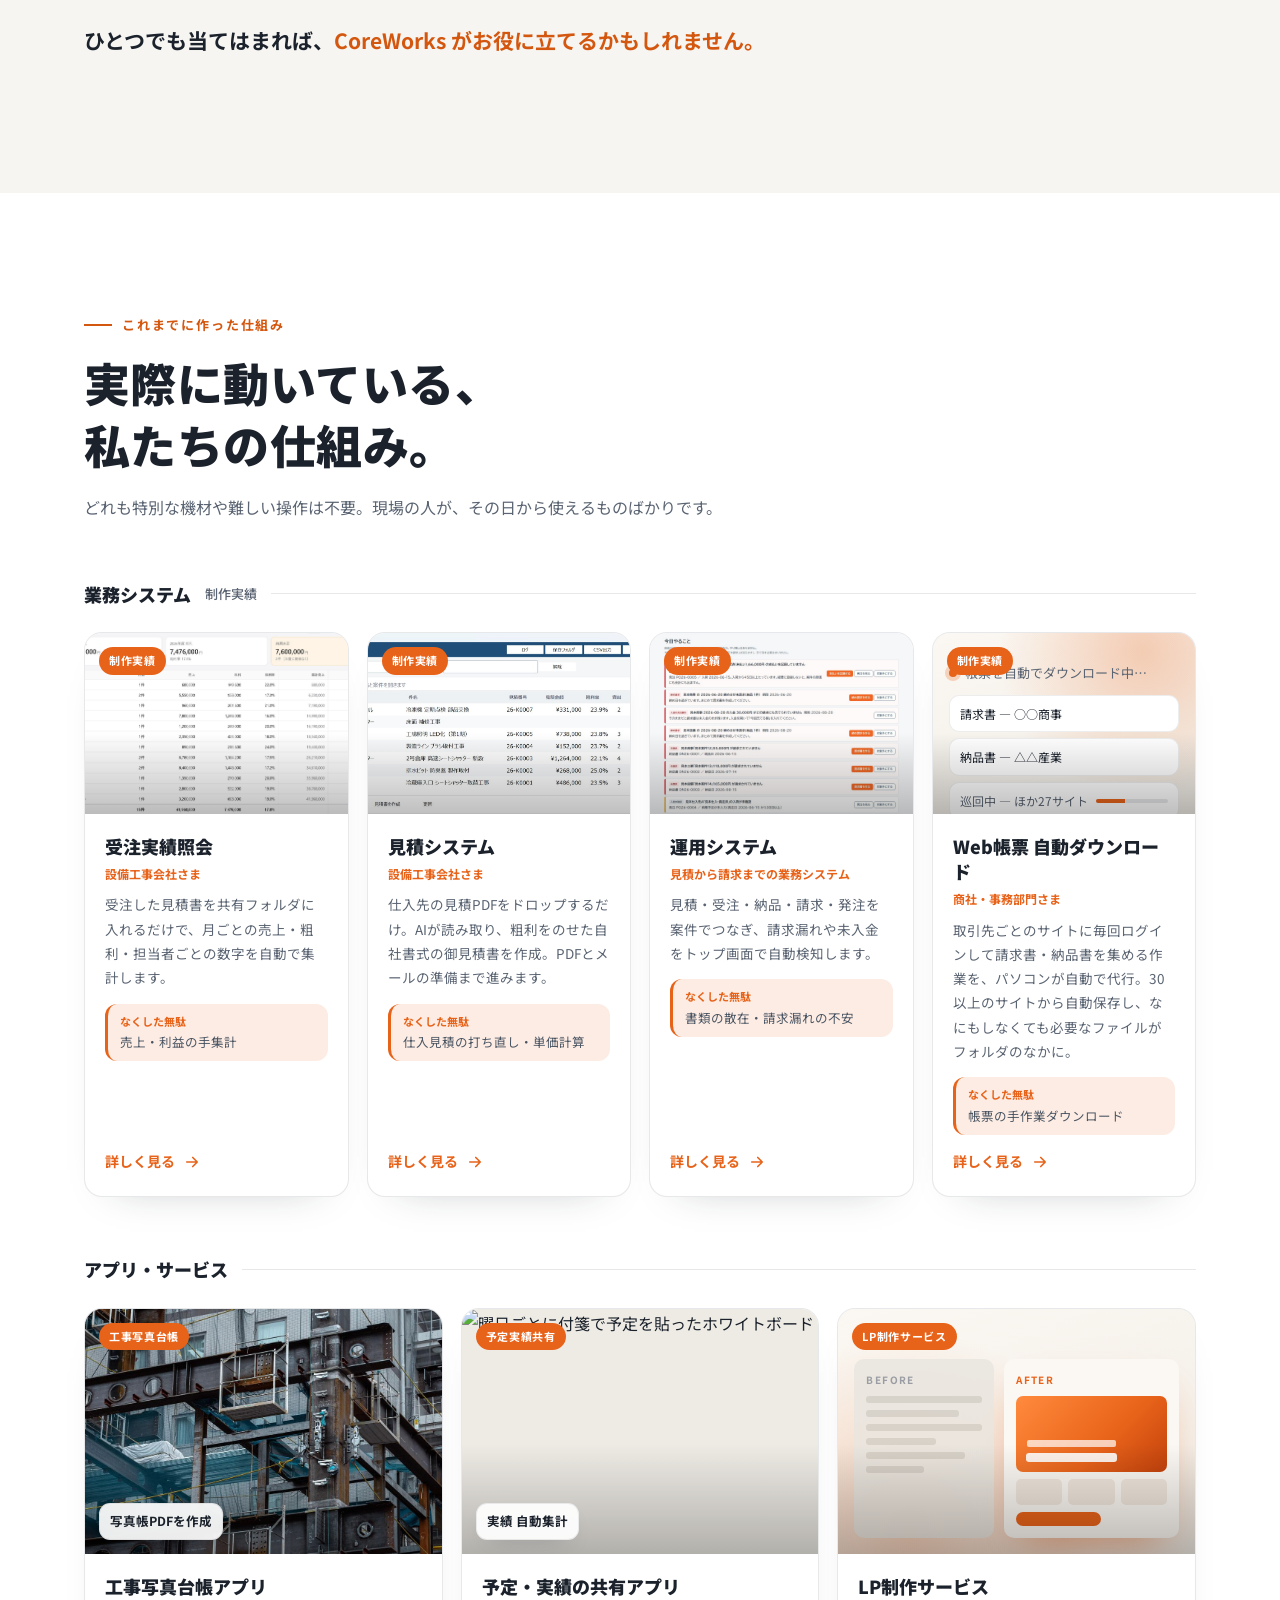
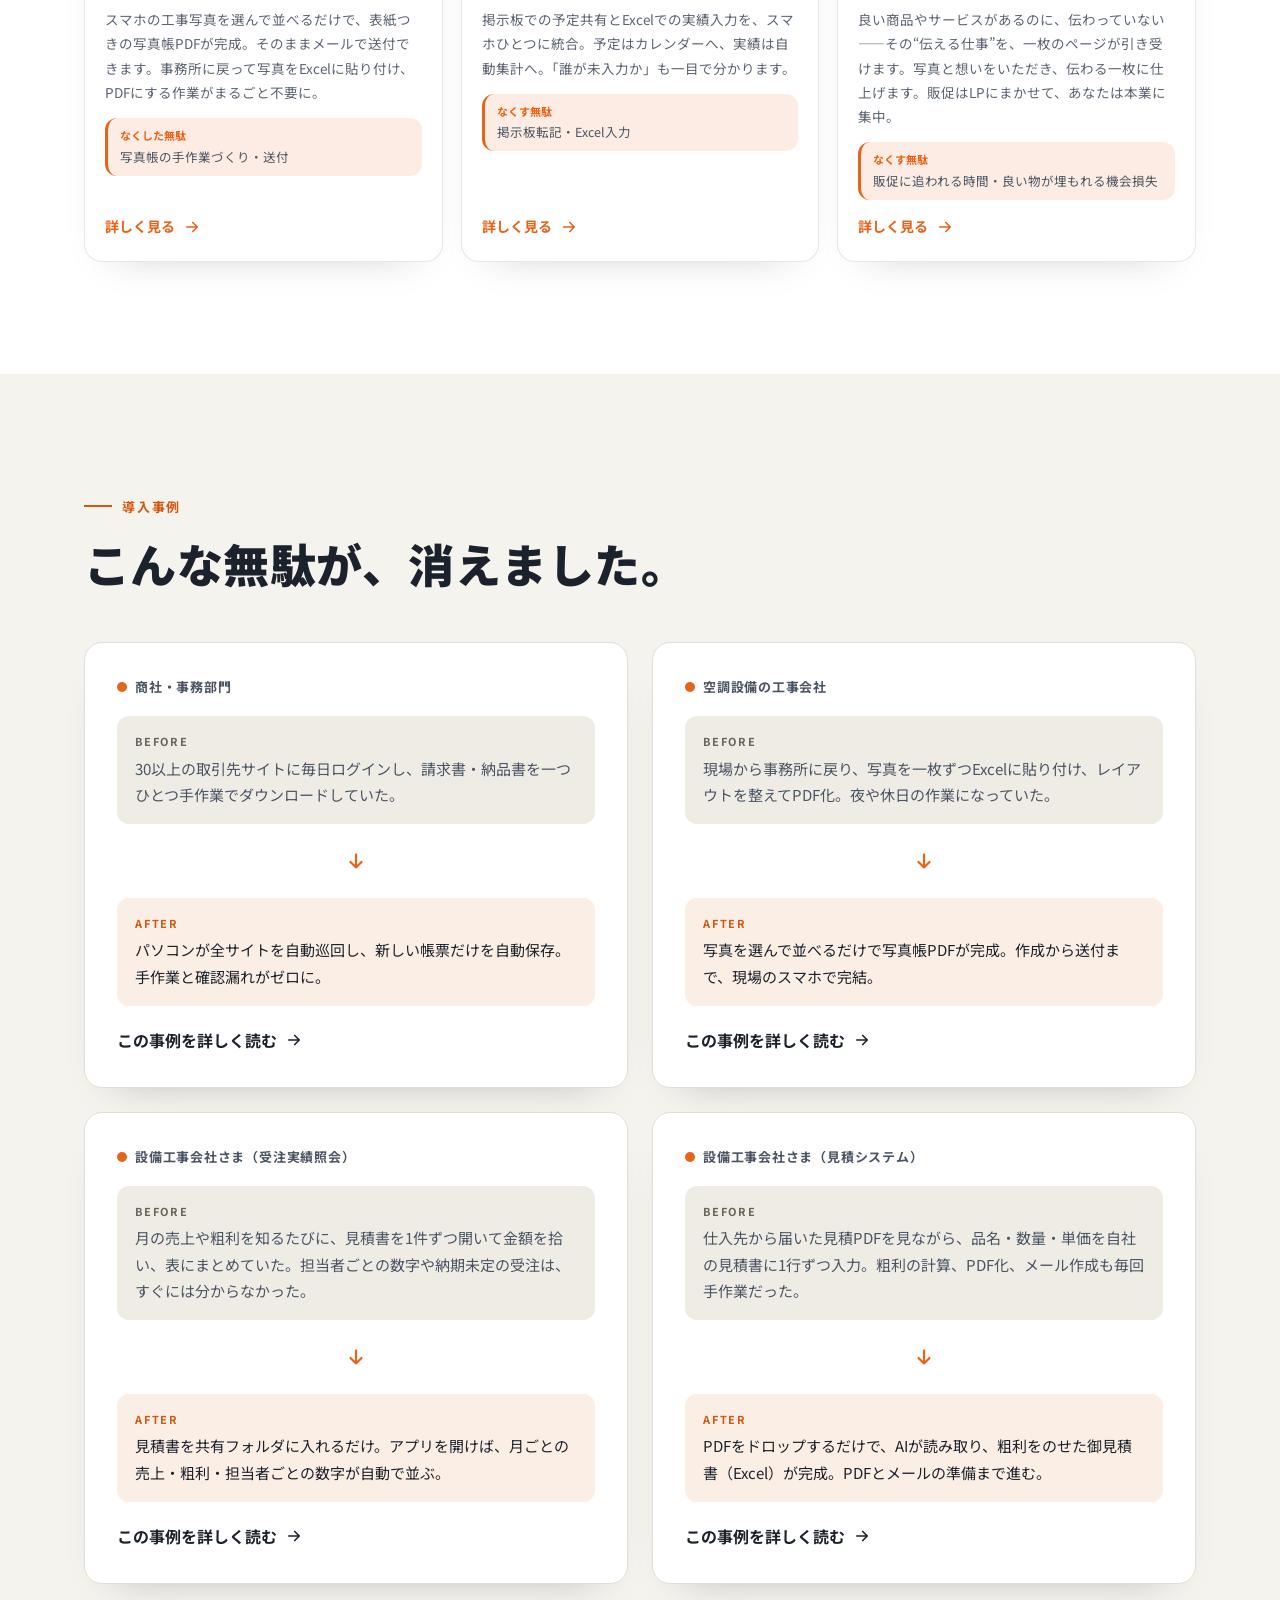
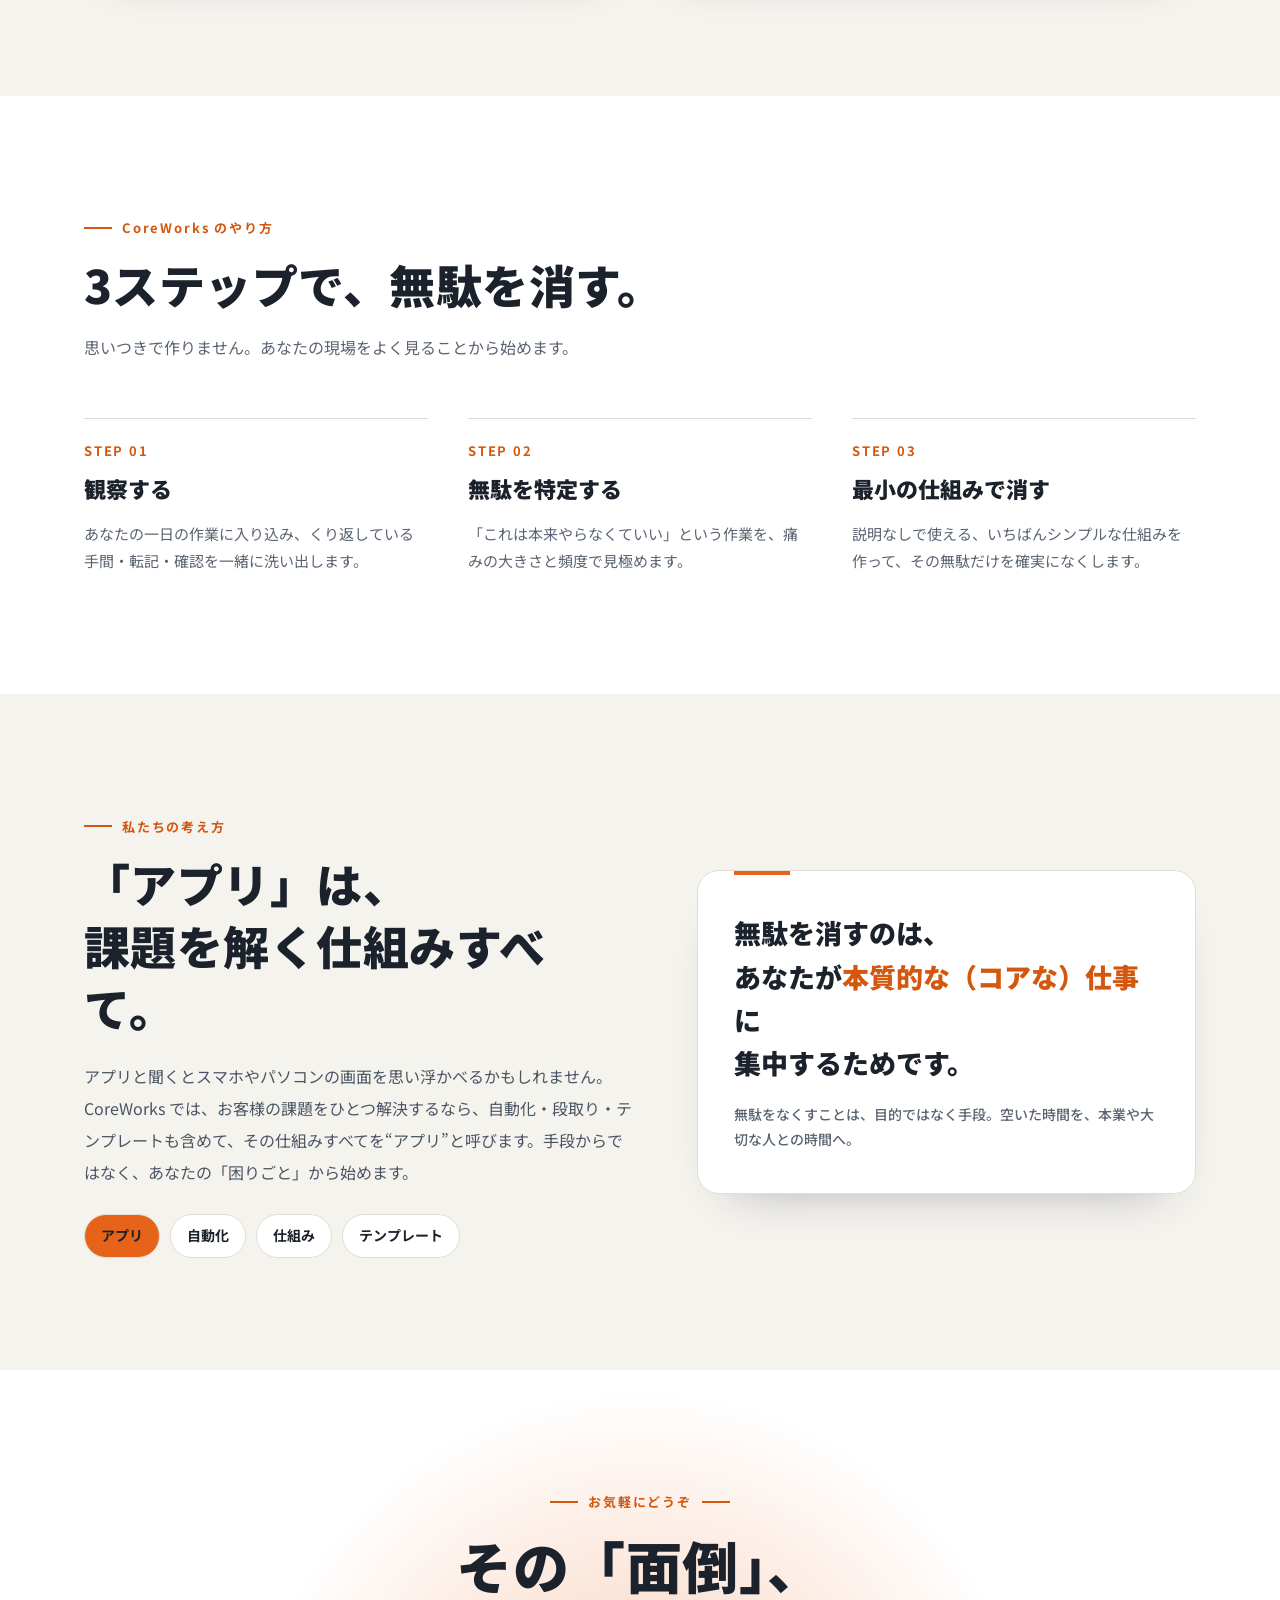
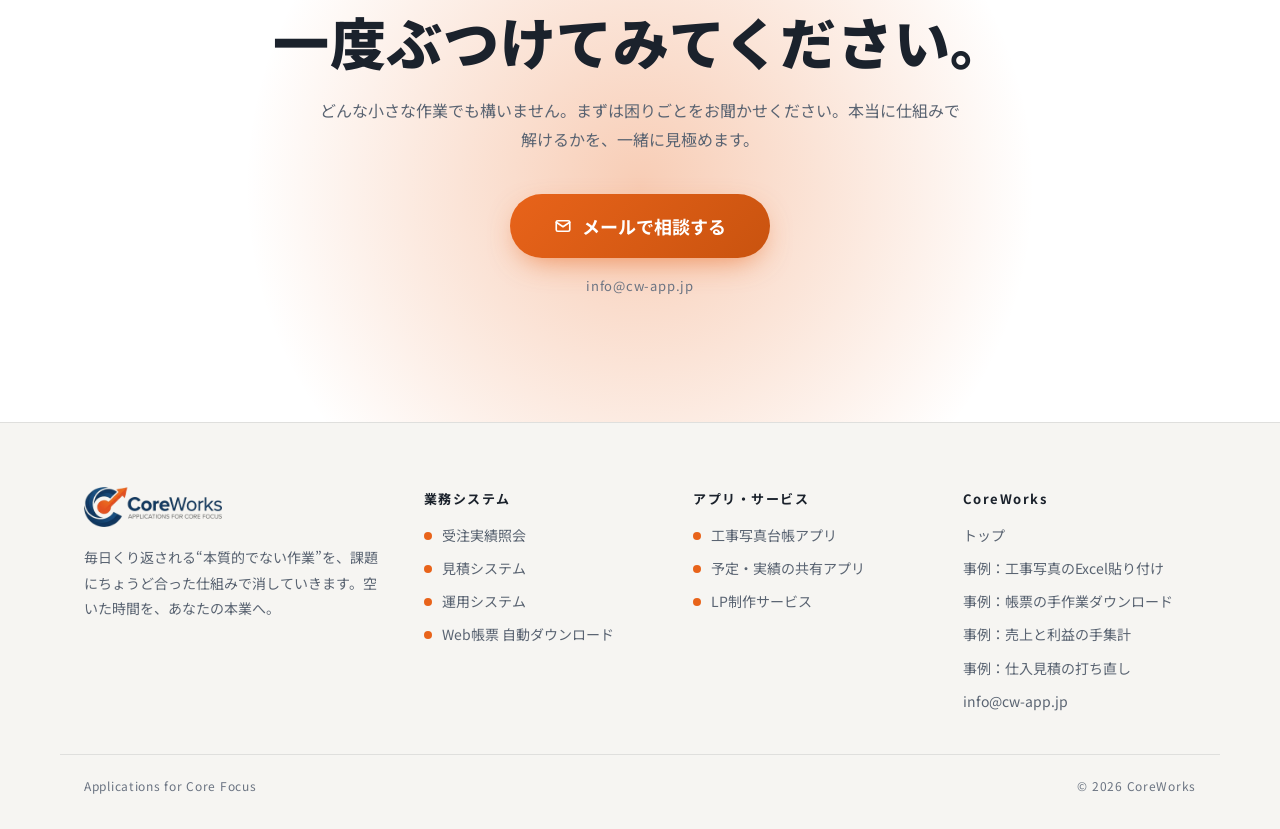
==== commit 7cf1bb53: "各LPに「こんな無駄が、消えました。」を追加し、事例記事を2本新設 - 実在の事例がある4ページ（工事写真台帳・Web帳票・受注実績照会・見積システム）は事例＋記事リンク - 事例のない3ページ（予定" ====
--- a/index.html
+++ b/index.html
@@ -537,6 +537,24 @@
           </div>
           <a class="case__link" href="/cases/koji-shashin-daicho.html">この事例を詳しく読む<svg viewBox="0 0 24 24" fill="none" stroke="currentColor" stroke-width="2.2" stroke-linecap="round" stroke-linejoin="round"><path d="M5 12h14M13 6l6 6-6 6"/></svg></a>
         </article>
+        <article class="case cw-reveal" style="--c:var(--cw-accent)">
+          <div class="case__who"><span></span>設備工事会社さま（受注実績照会）</div>
+          <div class="case__ba">
+            <div class="b"><small>BEFORE</small>月の売上や粗利を知るたびに、見積書を1件ずつ開いて金額を拾い、表にまとめていた。担当者ごとの数字や納期未定の受注は、すぐには分からなかった。</div>
+            <div class="case__arrow"><svg viewBox="0 0 24 24" fill="none" stroke="currentColor" stroke-width="2.4" stroke-linecap="round" stroke-linejoin="round"><path d="M12 5v14M6 13l6 6 6-6"/></svg></div>
+            <div class="a"><small>AFTER</small>見積書を共有フォルダに入れるだけ。アプリを開けば、月ごとの売上・粗利・担当者ごとの数字が自動で並ぶ。</div>
+          </div>
+          <a class="case__link" href="/cases/juchu-uriage-shukei.html">この事例を詳しく読む<svg viewBox="0 0 24 24" fill="none" stroke="currentColor" stroke-width="2.2" stroke-linecap="round" stroke-linejoin="round"><path d="M5 12h14M13 6l6 6-6 6"/></svg></a>
+        </article>
+        <article class="case cw-reveal" style="--c:var(--cw-accent)">
+          <div class="case__who"><span></span>設備工事会社さま（見積システム）</div>
+          <div class="case__ba">
+            <div class="b"><small>BEFORE</small>仕入先から届いた見積PDFを見ながら、品名・数量・単価を自社の見積書に1行ずつ入力。粗利の計算、PDF化、メール作成も毎回手作業だった。</div>
+            <div class="case__arrow"><svg viewBox="0 0 24 24" fill="none" stroke="currentColor" stroke-width="2.4" stroke-linecap="round" stroke-linejoin="round"><path d="M12 5v14M6 13l6 6 6-6"/></svg></div>
+            <div class="a"><small>AFTER</small>PDFをドロップするだけで、AIが読み取り、粗利をのせた御見積書（Excel）が完成。PDFとメールの準備まで進む。</div>
+          </div>
+          <a class="case__link" href="/cases/mitsumori-sakusei.html">この事例を詳しく読む<svg viewBox="0 0 24 24" fill="none" stroke="currentColor" stroke-width="2.2" stroke-linecap="round" stroke-linejoin="round"><path d="M5 12h14M13 6l6 6-6 6"/></svg></a>
+        </article>
       </div>
     </div>
   </section>
@@ -619,6 +637,8 @@
         <li><a href="/" aria-current="page">トップ</a></li>
         <li><a href="/cases/koji-shashin-daicho.html">事例：工事写真のExcel貼り付け</a></li>
         <li><a href="/cases/webchohyo-jido-dl.html">事例：帳票の手作業ダウンロード</a></li>
+        <li><a href="/cases/juchu-uriage-shukei.html">事例：売上と利益の手集計</a></li>
+        <li><a href="/cases/mitsumori-sakusei.html">事例：仕入見積の打ち直し</a></li>
         <li><a href="mailto:info@cw-app.jp?subject=CoreWorksへの相談">info@cw-app.jp</a></li>
       </ul>
     </div>
--- a/assets/css/site.css
+++ b/assets/css/site.css
@@ -210,3 +210,30 @@
 /* 明るい記事ページ（事例など）に載せたときの上書き防止 */
 .cw-footer p { color: var(--cw-muted); }
 .cw-header *, .cw-footer * { box-sizing: border-box; }
+
+/* ---------- 各LPの「こんな無駄が、消えました。」（2026-09-26） ---------- */
+.cw-case-sec { background: var(--cw-paper); color: var(--cw-ink); padding: 96px 0; font-family: var(--cw-font); line-height: 1.8; }
+.cw-case-sec * { box-sizing: border-box; }
+.cw-case-sec .cw-h2 { color: var(--cw-ink); }
+.cw-case {
+  margin-top: 36px; padding: 32px; border-radius: 20px; background: #fff;
+  border: 1px solid var(--cw-rule); box-shadow: 0 24px 48px -40px rgba(27,34,44,.45);
+}
+.cw-case__who { font-size: 13px; font-weight: 700; letter-spacing: .06em; color: var(--cw-ink2); }
+.cw-case__ba { margin-top: 18px; display: grid; grid-template-columns: 1fr 36px 1fr; gap: 12px; align-items: stretch; }
+.cw-case__ba > div:not(.cw-case__arrow) { padding: 20px 22px; border-radius: 14px; font-size: 15px; line-height: 1.85; }
+.cw-case__b { background: #f1eee8; color: var(--cw-ink2); }
+.cw-case__a { background: #fbeee4; color: var(--cw-ink); }
+.cw-case__ba small { display: block; margin-bottom: 6px; font-size: 11px; font-weight: 700; letter-spacing: .16em; }
+.cw-case__b small { color: #6b6558; }
+.cw-case__a small { color: var(--cw-accent-ink); }
+.cw-case__arrow { display: grid; place-items: center; color: var(--cw-accent); font-size: 22px; font-weight: 700; }
+.cw-case__link { display: inline-block; margin-top: 20px; font-weight: 700; color: var(--cw-accent-ink); text-decoration: none; }
+.cw-case__link:hover { text-decoration: underline; }
+.cw-case__note { margin: 16px 0 0; font-size: 12.5px; color: var(--cw-dim); }
+@media (max-width: 760px) {
+  .cw-case-sec { padding: 64px 0; }
+  .cw-case { padding: 22px 18px; }
+  .cw-case__ba { grid-template-columns: 1fr; }
+  .cw-case__arrow { transform: rotate(90deg); height: 24px; }
+}
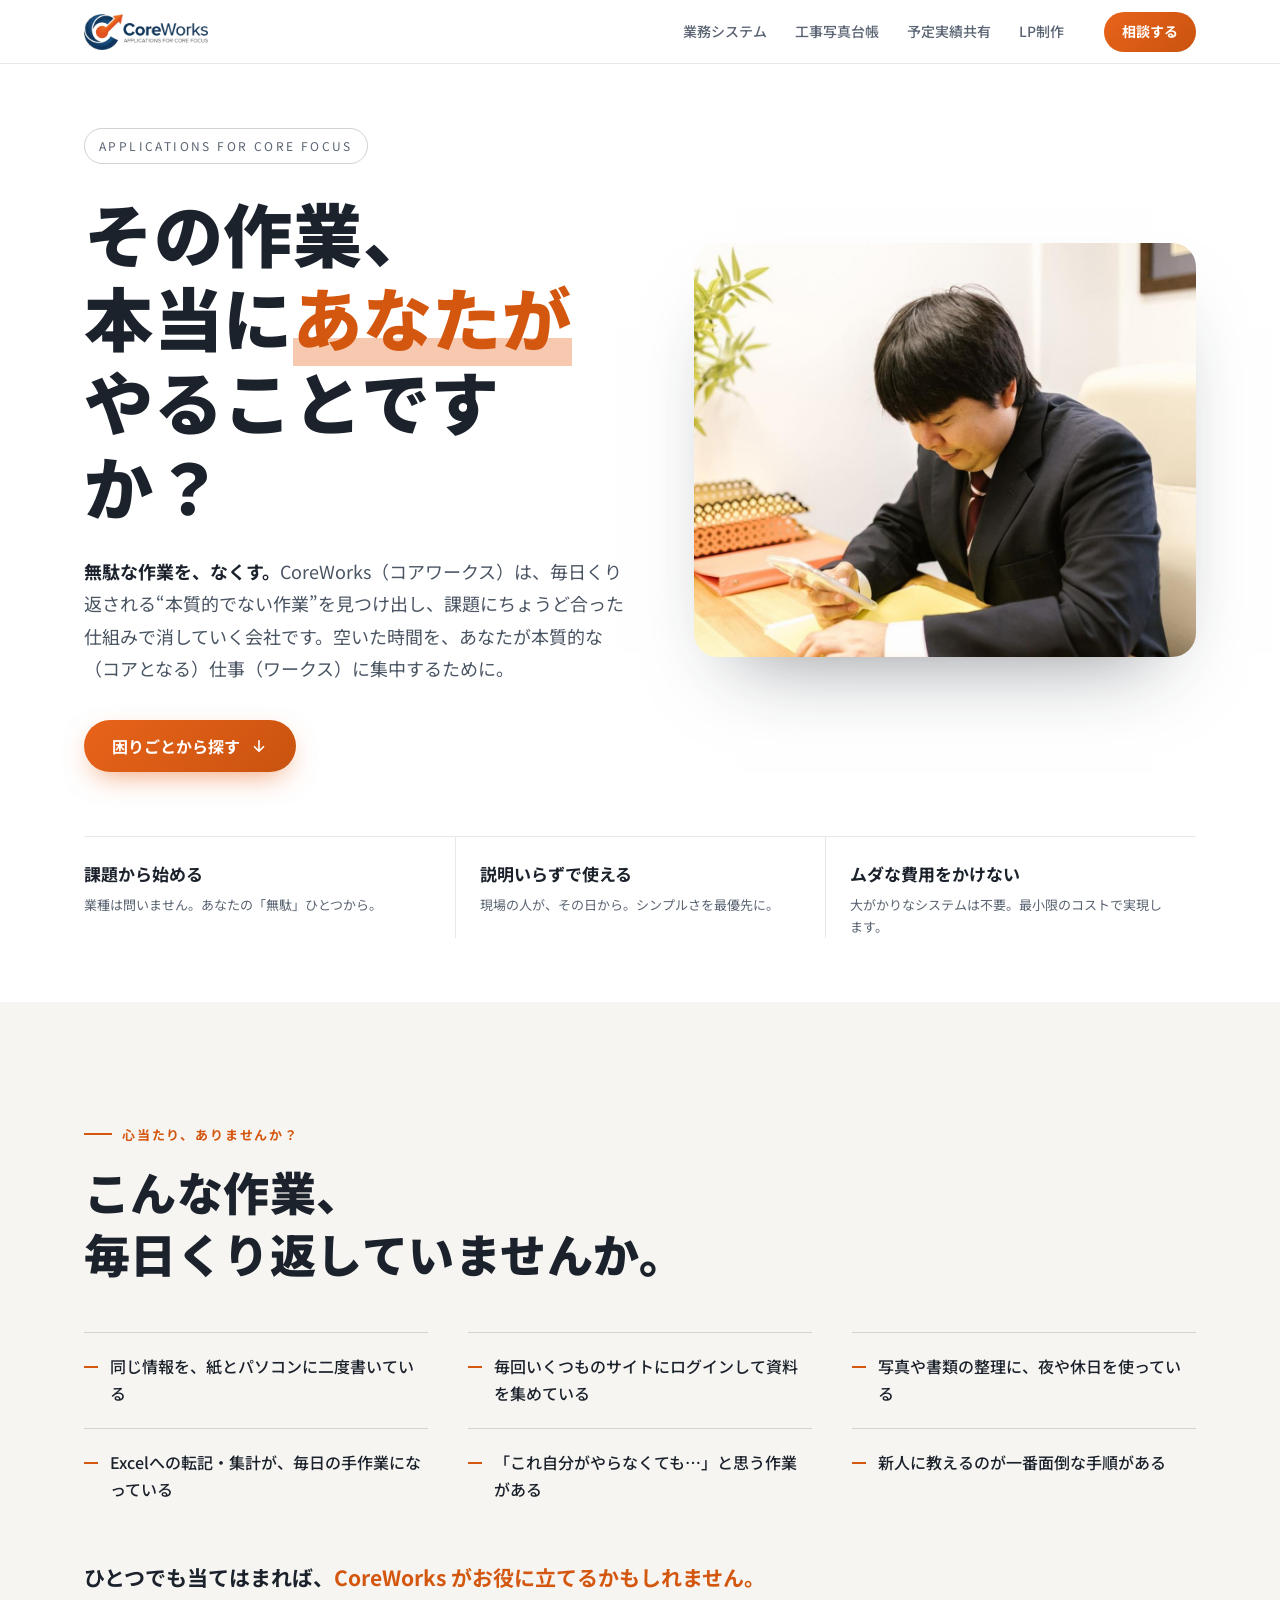
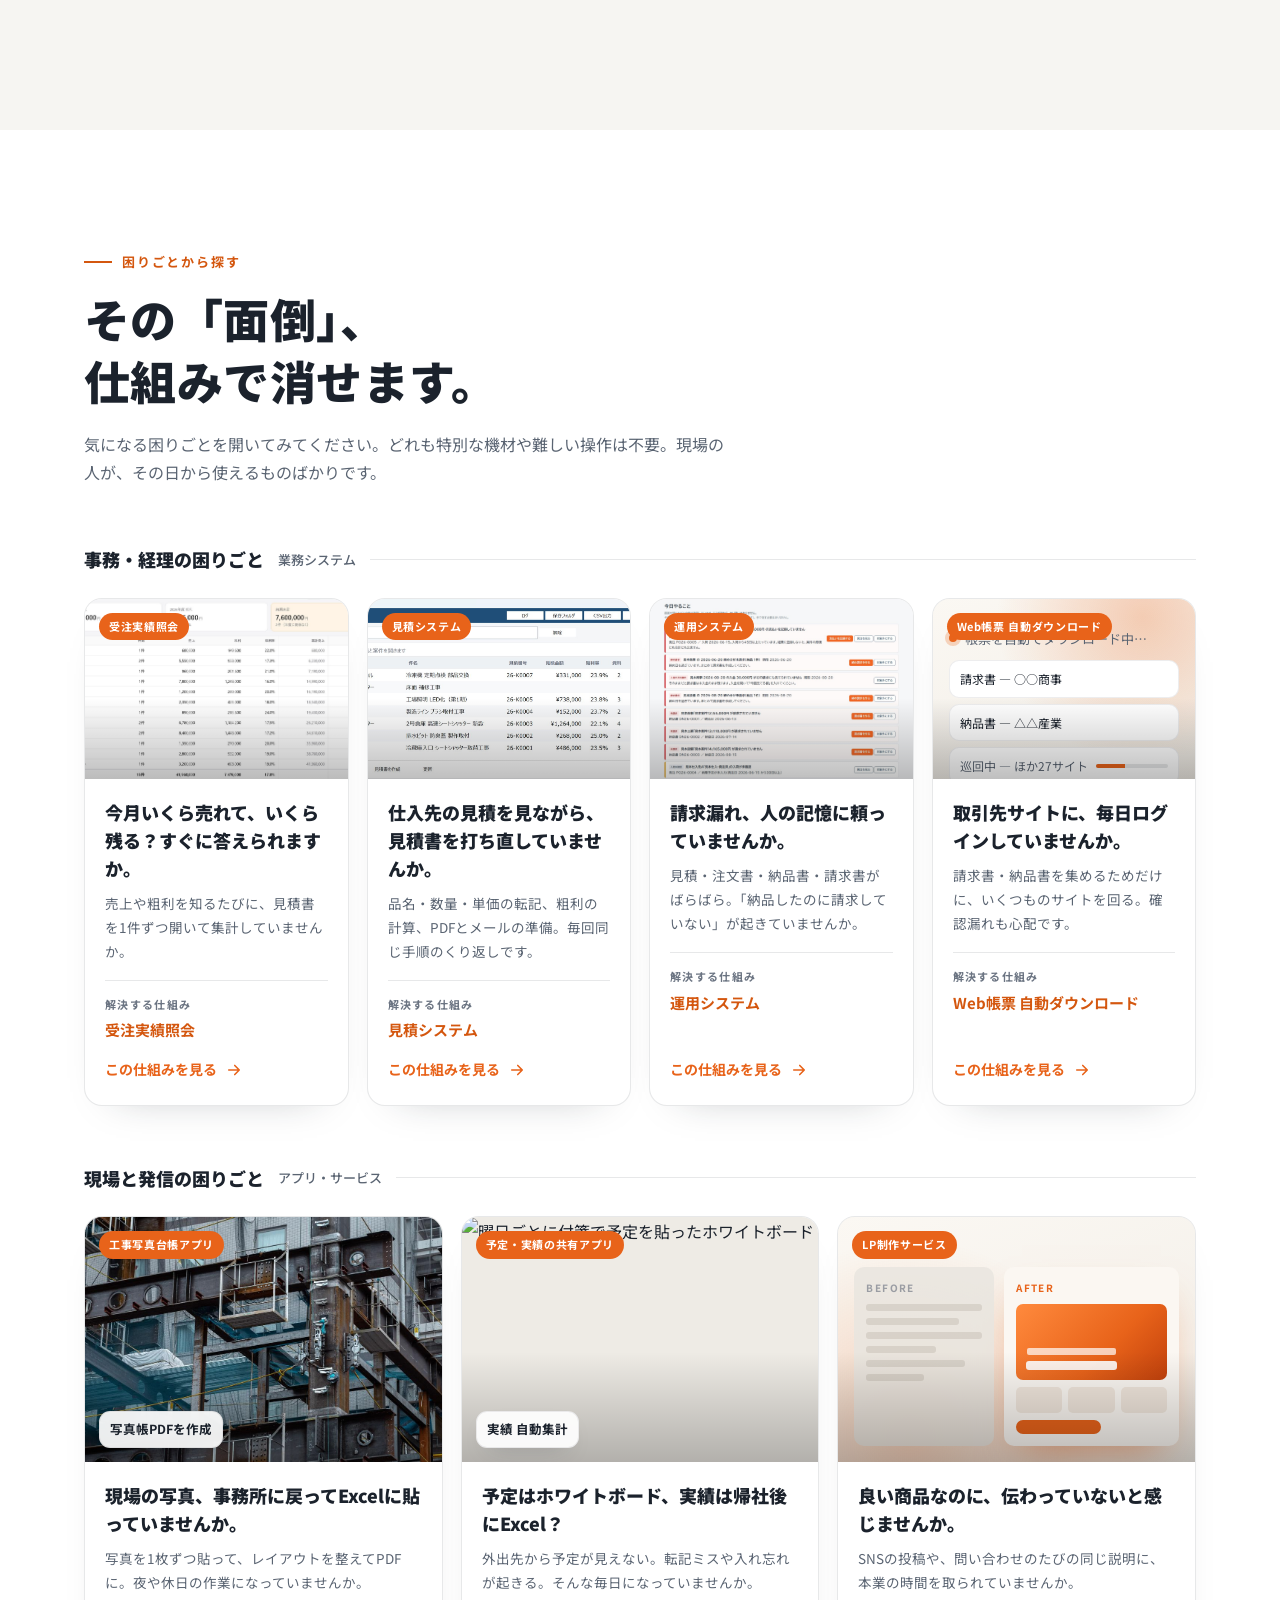
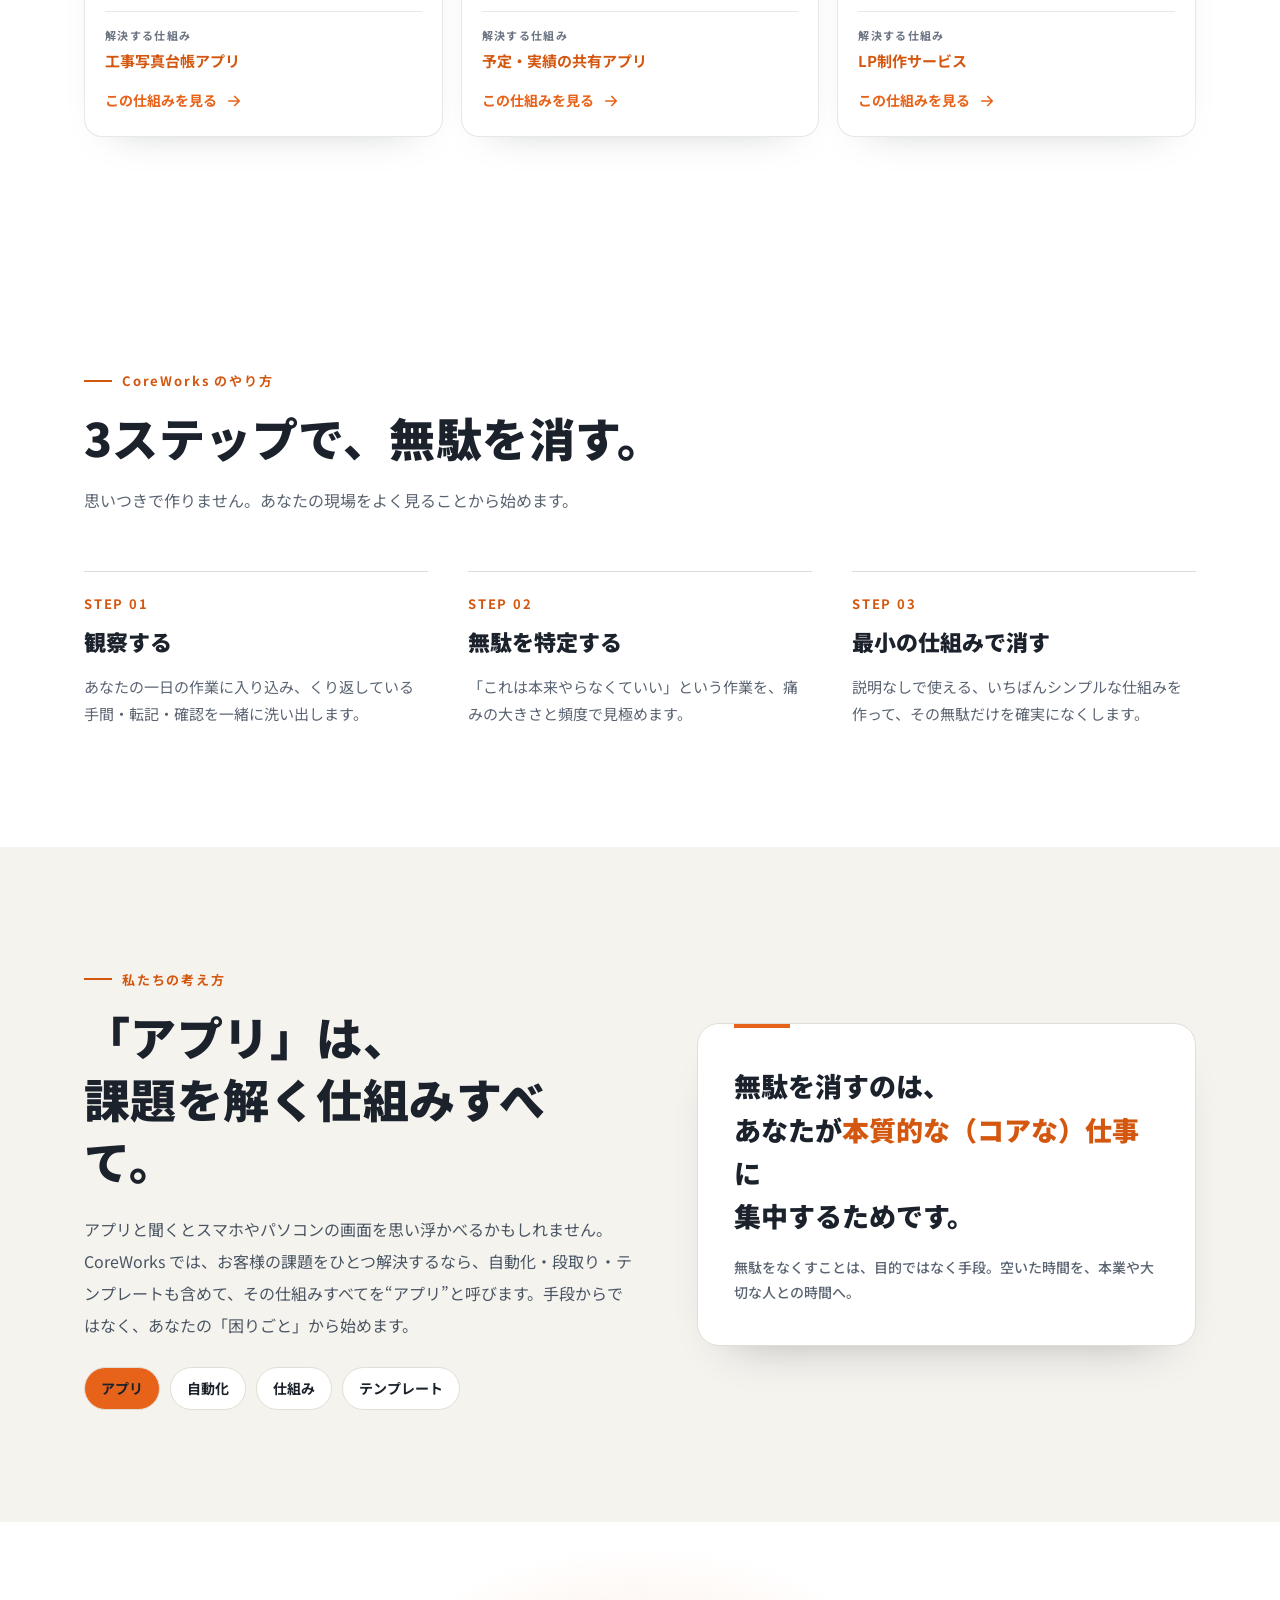
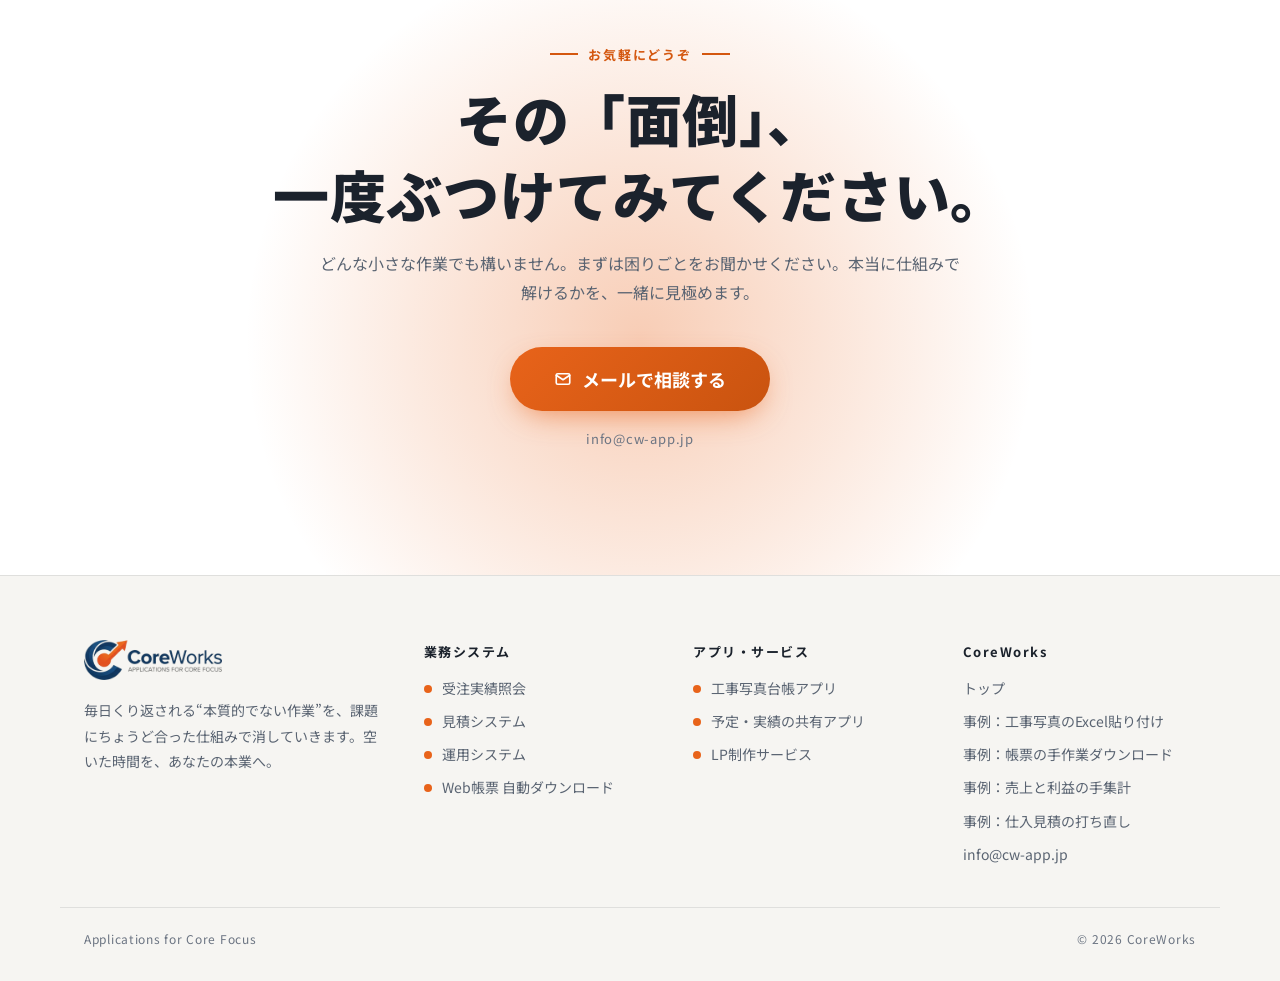
==== commit 0de8294f: "トップ：ヒーロー写真をはっきり表示、仕組み欄を困りごと起点に、導入事例欄を削除 - ヒーロー写真に白い覆いをかけず、文字の横（スマホは上）に独立して表示 - 各カードを「〜していませんか？」の困りごと" ====
--- a/index.html
+++ b/index.html
@@ -310,6 +310,23 @@
 .step{background:none !important;border:0 !important;border-top:1px solid rgba(27,34,44,.16) !important;border-radius:0 !important;box-shadow:none !important;transform:none !important;padding:24px 0 8px !important;overflow:visible;}
 .step::before{content:"STEP 0" counter(s) !important;position:static !important;display:block;font-size:13px;font-weight:700;letter-spacing:.14em;color:#D4570F;line-height:1.2;-webkit-text-stroke:0 !important;font-size:13px !important;}
 .step b{display:none;}
+
+/* ===== ヒーロー写真を独立表示＋仕組み欄を困りごと起点に（2026-09-28） ===== */
+.hero { min-height: 0; display: block; overflow: visible; }
+.hero::before { display: none; }
+.hero__in { display: grid; grid-template-columns: 1.05fr .95fr; gap: 56px; align-items: center; padding-top: 64px; padding-bottom: 64px; }
+.hero h1 { font-size: clamp(36px, 5.4vw, 70px); }
+.hero__photo { margin: 0; border-radius: 24px; overflow: hidden; aspect-ratio: 4 / 3.3; box-shadow: 0 40px 80px -44px rgba(27,34,44,.55); }
+.hero__photo img { width: 100%; height: 100%; object-fit: cover; object-position: 58% 40%; display: block; }
+.values { grid-column: 1 / -1; margin-top: 8px; }
+.card__body h3.card__q { font-size: 18px; line-height: 1.55; }
+.card__sol { margin-top: 16px; padding-top: 14px; border-top: 1px solid var(--cw-line); }
+.card__sol small { display: block; font-size: 11px; font-weight: 700; letter-spacing: .12em; color: var(--cw-dim); }
+.card__sol b { display: block; margin-top: 2px; font-size: 15px; color: var(--cw-accent-ink); }
+@media (max-width: 860px) {
+  .hero__in { grid-template-columns: 1fr; gap: 24px; padding-top: 20px; padding-bottom: 48px; }
+  .hero__photo { order: -1; aspect-ratio: 16 / 10; border-radius: 18px; }
+}
 </style>
 </head>
 <body class="cw-dark">
@@ -323,7 +340,6 @@
       <a href="/koji/">工事写真台帳</a>
       <a href="/schedule/">予定実績共有</a>
       <a href="/lp-service/">LP制作</a>
-      <a href="/#cases">導入事例</a>
     </nav>
     <a class="cw-btn cw-btn--sm" href="mailto:info@cw-app.jp?subject=CoreWorksへの相談">相談する</a>
     <details class="cw-menu">
@@ -337,7 +353,6 @@
         <a href="/koji/">工事写真台帳アプリ</a>
         <a href="/schedule/">予定・実績の共有アプリ</a>
         <a href="/lp-service/">LP制作サービス</a>
-        <a href="/#cases">導入事例</a>
         <a class="cw-btn" href="mailto:info@cw-app.jp?subject=CoreWorksへの相談">相談する</a>
       </nav>
     </details>
@@ -349,15 +364,17 @@
 
   <!-- ヒーロー -->
   <section class="hero">
-    <div class="hero__bg"><img src="/assets/img/hero-desk.jpg" alt="" width="1600" height="900" fetchpriority="high"></div>
     <div class="cw-wrap hero__in">
+      <div class="hero__txt">
       <span class="hero__tag">APPLICATIONS FOR CORE FOCUS</span>
       <h1>その作業、<br>本当に<em>あなたが</em><br>やることですか？</h1>
       <p class="hero__lead"><strong>無駄な作業を、なくす。</strong>CoreWorks（コアワークス）は、毎日くり返される“本質的でない作業”を見つけ出し、課題にちょうど合った仕組みで消していく会社です。空いた時間を、あなたが本質的な（コアとなる）仕事（ワークス）に集中するために。</p>
       <div class="hero__cta">
-        <a class="cw-btn" href="#products">実績を見る
+        <a class="cw-btn" href="#products">困りごとから探す
           <svg viewBox="0 0 24 24" fill="none" stroke="currentColor" stroke-width="2.2" stroke-linecap="round" stroke-linejoin="round"><path d="M12 5v14M6 13l6 6 6-6"/></svg></a>
       </div>
+      </div>
+      <figure class="hero__photo"><img src="/assets/img/hero-desk.jpg" alt="机で書類仕事に追われる男性" width="1600" height="900" fetchpriority="high"></figure>
       <div class="values">
         <div><b>課題から始める</b><span>業種は問いません。あなたの「無駄」ひとつから。</span></div>
         <div><b>説明いらずで使える</b><span>現場の人が、その日から。シンプルさを最優先に。</span></div>
@@ -389,55 +406,52 @@
   <section class="cw-sec products" id="products">
     <div class="cw-wrap">
       <div class="cw-reveal">
-        <span class="cw-eyebrow">これまでに作った仕組み</span>
-        <h2 class="cw-h2">実際に動いている、<br>私たちの仕組み。</h2>
-        <p class="cw-lead">どれも特別な機材や難しい操作は不要。現場の人が、その日から使えるものばかりです。</p>
-      </div>
-
-      <h3 class="grp" id="works">業務システム <small>制作実績</small></h3>
+        <span class="cw-eyebrow">困りごとから探す</span>
+        <h2 class="cw-h2">その「面倒」、<br>仕組みで消せます。</h2>
+        <p class="cw-lead">気になる困りごとを開いてみてください。どれも特別な機材や難しい操作は不要。現場の人が、その日から使えるものばかりです。</p>
+      </div>
+
+      <h3 class="grp" id="works">事務・経理の困りごと <small>業務システム</small></h3>
       <div class="cards">
         <a class="card card--juchu cw-reveal" href="/juchu/">
           <div class="card__media">
-            <span class="card__label">制作実績</span>
+            <span class="card__label">受注実績照会</span>
             <img src="/assets/img/works/juchu-screen.jpg" alt="受注実績照会の画面" width="1400" height="772" loading="lazy">
           </div>
           <div class="card__body">
-            <h3>受注実績照会</h3>
-            <span class="card__who">設備工事会社さま</span>
-            <p>受注した見積書を共有フォルダに入れるだけで、月ごとの売上・粗利・担当者ごとの数字を自動で集計します。</p>
-            <div class="card__gain"><b>なくした無駄</b>売上・利益の手集計</div>
-            <span class="card__more">詳しく見る<svg viewBox="0 0 24 24" fill="none" stroke="currentColor" stroke-width="2.2" stroke-linecap="round" stroke-linejoin="round"><path d="M5 12h14M13 6l6 6-6 6"/></svg></span>
+            <h3 class="card__q">今月いくら売れて、いくら残る？すぐに答えられますか。</h3>
+            <p>売上や粗利を知るたびに、見積書を1件ずつ開いて集計していませんか。</p>
+            <div class="card__sol"><small>解決する仕組み</small><b>受注実績照会</b></div>
+            <span class="card__more">この仕組みを見る<svg viewBox="0 0 24 24" fill="none" stroke="currentColor" stroke-width="2.2" stroke-linecap="round" stroke-linejoin="round"><path d="M5 12h14M13 6l6 6-6 6"/></svg></span>
           </div>
         </a>
         <a class="card card--mitsumori cw-reveal" href="/mitsumori/">
           <div class="card__media">
-            <span class="card__label">制作実績</span>
+            <span class="card__label">見積システム</span>
             <img src="/assets/img/works/mitsumori-list.jpg" alt="見積システムの案件一覧画面" width="1400" height="612" loading="lazy">
           </div>
           <div class="card__body">
-            <h3>見積システム</h3>
-            <span class="card__who">設備工事会社さま</span>
-            <p>仕入先の見積PDFをドロップするだけ。AIが読み取り、粗利をのせた自社書式の御見積書を作成。PDFとメールの準備まで進みます。</p>
-            <div class="card__gain"><b>なくした無駄</b>仕入見積の打ち直し・単価計算</div>
-            <span class="card__more">詳しく見る<svg viewBox="0 0 24 24" fill="none" stroke="currentColor" stroke-width="2.2" stroke-linecap="round" stroke-linejoin="round"><path d="M5 12h14M13 6l6 6-6 6"/></svg></span>
+            <h3 class="card__q">仕入先の見積を見ながら、見積書を打ち直していませんか。</h3>
+            <p>品名・数量・単価の転記、粗利の計算、PDFとメールの準備。毎回同じ手順のくり返しです。</p>
+            <div class="card__sol"><small>解決する仕組み</small><b>見積システム</b></div>
+            <span class="card__more">この仕組みを見る<svg viewBox="0 0 24 24" fill="none" stroke="currentColor" stroke-width="2.2" stroke-linecap="round" stroke-linejoin="round"><path d="M5 12h14M13 6l6 6-6 6"/></svg></span>
           </div>
         </a>
         <a class="card card--unyo cw-reveal" href="/unyo/">
           <div class="card__media">
-            <span class="card__label">制作実績</span>
+            <span class="card__label">運用システム</span>
             <img src="/assets/img/works/unyo-top.jpg" alt="運用システムの「今日やること」画面" width="1280" height="1000" loading="lazy">
           </div>
           <div class="card__body">
-            <h3>運用システム</h3>
-            <span class="card__who">見積から請求までの業務システム</span>
-            <p>見積・受注・納品・請求・発注を案件でつなぎ、請求漏れや未入金をトップ画面で自動検知します。</p>
-            <div class="card__gain"><b>なくした無駄</b>書類の散在・請求漏れの不安</div>
-            <span class="card__more">詳しく見る<svg viewBox="0 0 24 24" fill="none" stroke="currentColor" stroke-width="2.2" stroke-linecap="round" stroke-linejoin="round"><path d="M5 12h14M13 6l6 6-6 6"/></svg></span>
+            <h3 class="card__q">請求漏れ、人の記憶に頼っていませんか。</h3>
+            <p>見積・注文書・納品書・請求書がばらばら。「納品したのに請求していない」が起きていませんか。</p>
+            <div class="card__sol"><small>解決する仕組み</small><b>運用システム</b></div>
+            <span class="card__more">この仕組みを見る<svg viewBox="0 0 24 24" fill="none" stroke="currentColor" stroke-width="2.2" stroke-linecap="round" stroke-linejoin="round"><path d="M5 12h14M13 6l6 6-6 6"/></svg></span>
           </div>
         </a>
         <a class="card card--web cw-reveal" href="/webchohyo/">
           <div class="card__media">
-            <span class="card__label">制作実績</span>
+            <span class="card__label">Web帳票 自動ダウンロード</span>
             <div class="mock-web" aria-hidden="true">
               <div class="mock-web__title">帳票を自動でダウンロード中…</div>
               <ul>
@@ -449,20 +463,19 @@
             </div>
           </div>
           <div class="card__body">
-            <h3>Web帳票 自動ダウンロード</h3>
-            <span class="card__who">商社・事務部門さま</span>
-            <p>取引先ごとのサイトに毎回ログインして請求書・納品書を集める作業を、パソコンが自動で代行。30以上のサイトから自動保存し、なにもしなくても必要なファイルがフォルダのなかに。</p>
-            <div class="card__gain"><b>なくした無駄</b>帳票の手作業ダウンロード</div>
-            <span class="card__more">詳しく見る<svg viewBox="0 0 24 24" fill="none" stroke="currentColor" stroke-width="2.2" stroke-linecap="round" stroke-linejoin="round"><path d="M5 12h14M13 6l6 6-6 6"/></svg></span>
+            <h3 class="card__q">取引先サイトに、毎日ログインしていませんか。</h3>
+            <p>請求書・納品書を集めるためだけに、いくつものサイトを回る。確認漏れも心配です。</p>
+            <div class="card__sol"><small>解決する仕組み</small><b>Web帳票 自動ダウンロード</b></div>
+            <span class="card__more">この仕組みを見る<svg viewBox="0 0 24 24" fill="none" stroke="currentColor" stroke-width="2.2" stroke-linecap="round" stroke-linejoin="round"><path d="M5 12h14M13 6l6 6-6 6"/></svg></span>
           </div>
         </a>
       </div>
 
-      <h3 class="grp" id="apps">アプリ・サービス</h3>
+      <h3 class="grp" id="apps">現場と発信の困りごと <small>アプリ・サービス</small></h3>
       <div class="cards cards--works">
         <a class="card card--koji cw-reveal" href="/koji/">
           <div class="card__media">
-            <span class="card__label">工事写真台帳</span>
+            <span class="card__label">工事写真台帳アプリ</span>
             <img src="/assets/img/card-koji.jpg" alt="鉄骨が組み上がった工事現場" width="960" height="720" loading="lazy">
             <div class="chip" style="left:20px;bottom:20px">
               
@@ -470,15 +483,15 @@
             </div>
           </div>
           <div class="card__body">
-            <h3>工事写真台帳アプリ</h3>
-            <p>スマホの工事写真を選んで並べるだけで、表紙つきの写真帳PDFが完成。そのままメールで送付できます。事務所に戻って写真をExcelに貼り付け、PDFにする作業がまるごと不要に。</p>
-            <div class="card__gain"><b>なくした無駄</b>写真帳の手作業づくり・送付</div>
-            <span class="card__more">詳しく見る<svg viewBox="0 0 24 24" fill="none" stroke="currentColor" stroke-width="2.2" stroke-linecap="round" stroke-linejoin="round"><path d="M5 12h14M13 6l6 6-6 6"/></svg></span>
+            <h3 class="card__q">現場の写真、事務所に戻ってExcelに貼っていませんか。</h3>
+            <p>写真を1枚ずつ貼って、レイアウトを整えてPDFに。夜や休日の作業になっていませんか。</p>
+            <div class="card__sol"><small>解決する仕組み</small><b>工事写真台帳アプリ</b></div>
+            <span class="card__more">この仕組みを見る<svg viewBox="0 0 24 24" fill="none" stroke="currentColor" stroke-width="2.2" stroke-linecap="round" stroke-linejoin="round"><path d="M5 12h14M13 6l6 6-6 6"/></svg></span>
           </div>
         </a>
         <a class="card card--schedule cw-reveal" href="/schedule/">
           <div class="card__media">
-            <span class="card__label">予定実績共有</span>
+            <span class="card__label">予定・実績の共有アプリ</span>
             <img src="https://images.unsplash.com/photo-1676276374782-39159bc5e7b4?rect=800,1350,3017,2074&amp;w=960&amp;h=660&amp;fit=crop&amp;q=80" alt="曜日ごとに付箋で予定を貼ったホワイトボード" width="960" height="660" loading="lazy">
             <div class="chip" style="left:20px;bottom:20px">
               
@@ -486,10 +499,10 @@
             </div>
           </div>
           <div class="card__body">
-            <h3>予定・実績の共有アプリ</h3>
-            <p>掲示板での予定共有とExcelでの実績入力を、スマホひとつに統合。予定はカレンダーへ、実績は自動集計へ。「誰が未入力か」も一目で分かります。</p>
-            <div class="card__gain"><b>なくす無駄</b>掲示板転記・Excel入力</div>
-            <span class="card__more">詳しく見る<svg viewBox="0 0 24 24" fill="none" stroke="currentColor" stroke-width="2.2" stroke-linecap="round" stroke-linejoin="round"><path d="M5 12h14M13 6l6 6-6 6"/></svg></span>
+            <h3 class="card__q">予定はホワイトボード、実績は帰社後にExcel？</h3>
+            <p>外出先から予定が見えない。転記ミスや入れ忘れが起きる。そんな毎日になっていませんか。</p>
+            <div class="card__sol"><small>解決する仕組み</small><b>予定・実績の共有アプリ</b></div>
+            <span class="card__more">この仕組みを見る<svg viewBox="0 0 24 24" fill="none" stroke="currentColor" stroke-width="2.2" stroke-linecap="round" stroke-linejoin="round"><path d="M5 12h14M13 6l6 6-6 6"/></svg></span>
           </div>
         </a>
         <a class="card card--lp cw-reveal" href="/lp-service/">
@@ -501,60 +514,12 @@
             </div>
           </div>
           <div class="card__body">
-            <h3>LP制作サービス</h3>
-            <p>良い商品やサービスがあるのに、伝わっていない——その“伝える仕事”を、一枚のページが引き受けます。写真と想いをいただき、伝わる一枚に仕上げます。販促はLPにまかせて、あなたは本業に集中。</p>
-            <div class="card__gain"><b>なくす無駄</b>販促に追われる時間・良い物が埋もれる機会損失</div>
-            <span class="card__more">詳しく見る<svg viewBox="0 0 24 24" fill="none" stroke="currentColor" stroke-width="2.2" stroke-linecap="round" stroke-linejoin="round"><path d="M5 12h14M13 6l6 6-6 6"/></svg></span>
+            <h3 class="card__q">良い商品なのに、伝わっていないと感じませんか。</h3>
+            <p>SNSの投稿や、問い合わせのたびの同じ説明に、本業の時間を取られていませんか。</p>
+            <div class="card__sol"><small>解決する仕組み</small><b>LP制作サービス</b></div>
+            <span class="card__more">この仕組みを見る<svg viewBox="0 0 24 24" fill="none" stroke="currentColor" stroke-width="2.2" stroke-linecap="round" stroke-linejoin="round"><path d="M5 12h14M13 6l6 6-6 6"/></svg></span>
           </div>
         </a>
-      </div>
-    </div>
-  </section>
-
-  <!-- 導入事例（明るい面） -->
-  <section class="cw-sec cw-paper" id="cases">
-    <div class="cw-wrap">
-      <div class="cw-reveal">
-        <span class="cw-eyebrow">導入事例</span>
-        <h2 class="cw-h2">こんな無駄が、消えました。</h2>
-      </div>
-      <div class="cases-grid">
-        <article class="case cw-reveal" style="--c:var(--c-webchohyo)">
-          <div class="case__who"><span></span>商社・事務部門</div>
-          <div class="case__ba">
-            <div class="b"><small>BEFORE</small>30以上の取引先サイトに毎日ログインし、請求書・納品書を一つひとつ手作業でダウンロードしていた。</div>
-            <div class="case__arrow"><svg viewBox="0 0 24 24" fill="none" stroke="currentColor" stroke-width="2.4" stroke-linecap="round" stroke-linejoin="round"><path d="M12 5v14M6 13l6 6 6-6"/></svg></div>
-            <div class="a"><small>AFTER</small>パソコンが全サイトを自動巡回し、新しい帳票だけを自動保存。手作業と確認漏れがゼロに。</div>
-          </div>
-          <a class="case__link" href="/cases/webchohyo-jido-dl.html">この事例を詳しく読む<svg viewBox="0 0 24 24" fill="none" stroke="currentColor" stroke-width="2.2" stroke-linecap="round" stroke-linejoin="round"><path d="M5 12h14M13 6l6 6-6 6"/></svg></a>
-        </article>
-        <article class="case cw-reveal" style="--c:var(--c-koji)">
-          <div class="case__who"><span></span>空調設備の工事会社</div>
-          <div class="case__ba">
-            <div class="b"><small>BEFORE</small>現場から事務所に戻り、写真を一枚ずつExcelに貼り付け、レイアウトを整えてPDF化。夜や休日の作業になっていた。</div>
-            <div class="case__arrow"><svg viewBox="0 0 24 24" fill="none" stroke="currentColor" stroke-width="2.4" stroke-linecap="round" stroke-linejoin="round"><path d="M12 5v14M6 13l6 6 6-6"/></svg></div>
-            <div class="a"><small>AFTER</small>写真を選んで並べるだけで写真帳PDFが完成。作成から送付まで、現場のスマホで完結。</div>
-          </div>
-          <a class="case__link" href="/cases/koji-shashin-daicho.html">この事例を詳しく読む<svg viewBox="0 0 24 24" fill="none" stroke="currentColor" stroke-width="2.2" stroke-linecap="round" stroke-linejoin="round"><path d="M5 12h14M13 6l6 6-6 6"/></svg></a>
-        </article>
-        <article class="case cw-reveal" style="--c:var(--cw-accent)">
-          <div class="case__who"><span></span>設備工事会社さま（受注実績照会）</div>
-          <div class="case__ba">
-            <div class="b"><small>BEFORE</small>月の売上や粗利を知るたびに、見積書を1件ずつ開いて金額を拾い、表にまとめていた。担当者ごとの数字や納期未定の受注は、すぐには分からなかった。</div>
-            <div class="case__arrow"><svg viewBox="0 0 24 24" fill="none" stroke="currentColor" stroke-width="2.4" stroke-linecap="round" stroke-linejoin="round"><path d="M12 5v14M6 13l6 6 6-6"/></svg></div>
-            <div class="a"><small>AFTER</small>見積書を共有フォルダに入れるだけ。アプリを開けば、月ごとの売上・粗利・担当者ごとの数字が自動で並ぶ。</div>
-          </div>
-          <a class="case__link" href="/cases/juchu-uriage-shukei.html">この事例を詳しく読む<svg viewBox="0 0 24 24" fill="none" stroke="currentColor" stroke-width="2.2" stroke-linecap="round" stroke-linejoin="round"><path d="M5 12h14M13 6l6 6-6 6"/></svg></a>
-        </article>
-        <article class="case cw-reveal" style="--c:var(--cw-accent)">
-          <div class="case__who"><span></span>設備工事会社さま（見積システム）</div>
-          <div class="case__ba">
-            <div class="b"><small>BEFORE</small>仕入先から届いた見積PDFを見ながら、品名・数量・単価を自社の見積書に1行ずつ入力。粗利の計算、PDF化、メール作成も毎回手作業だった。</div>
-            <div class="case__arrow"><svg viewBox="0 0 24 24" fill="none" stroke="currentColor" stroke-width="2.4" stroke-linecap="round" stroke-linejoin="round"><path d="M12 5v14M6 13l6 6 6-6"/></svg></div>
-            <div class="a"><small>AFTER</small>PDFをドロップするだけで、AIが読み取り、粗利をのせた御見積書（Excel）が完成。PDFとメールの準備まで進む。</div>
-          </div>
-          <a class="case__link" href="/cases/mitsumori-sakusei.html">この事例を詳しく読む<svg viewBox="0 0 24 24" fill="none" stroke="currentColor" stroke-width="2.2" stroke-linecap="round" stroke-linejoin="round"><path d="M5 12h14M13 6l6 6-6 6"/></svg></a>
-        </article>
       </div>
     </div>
   </section>
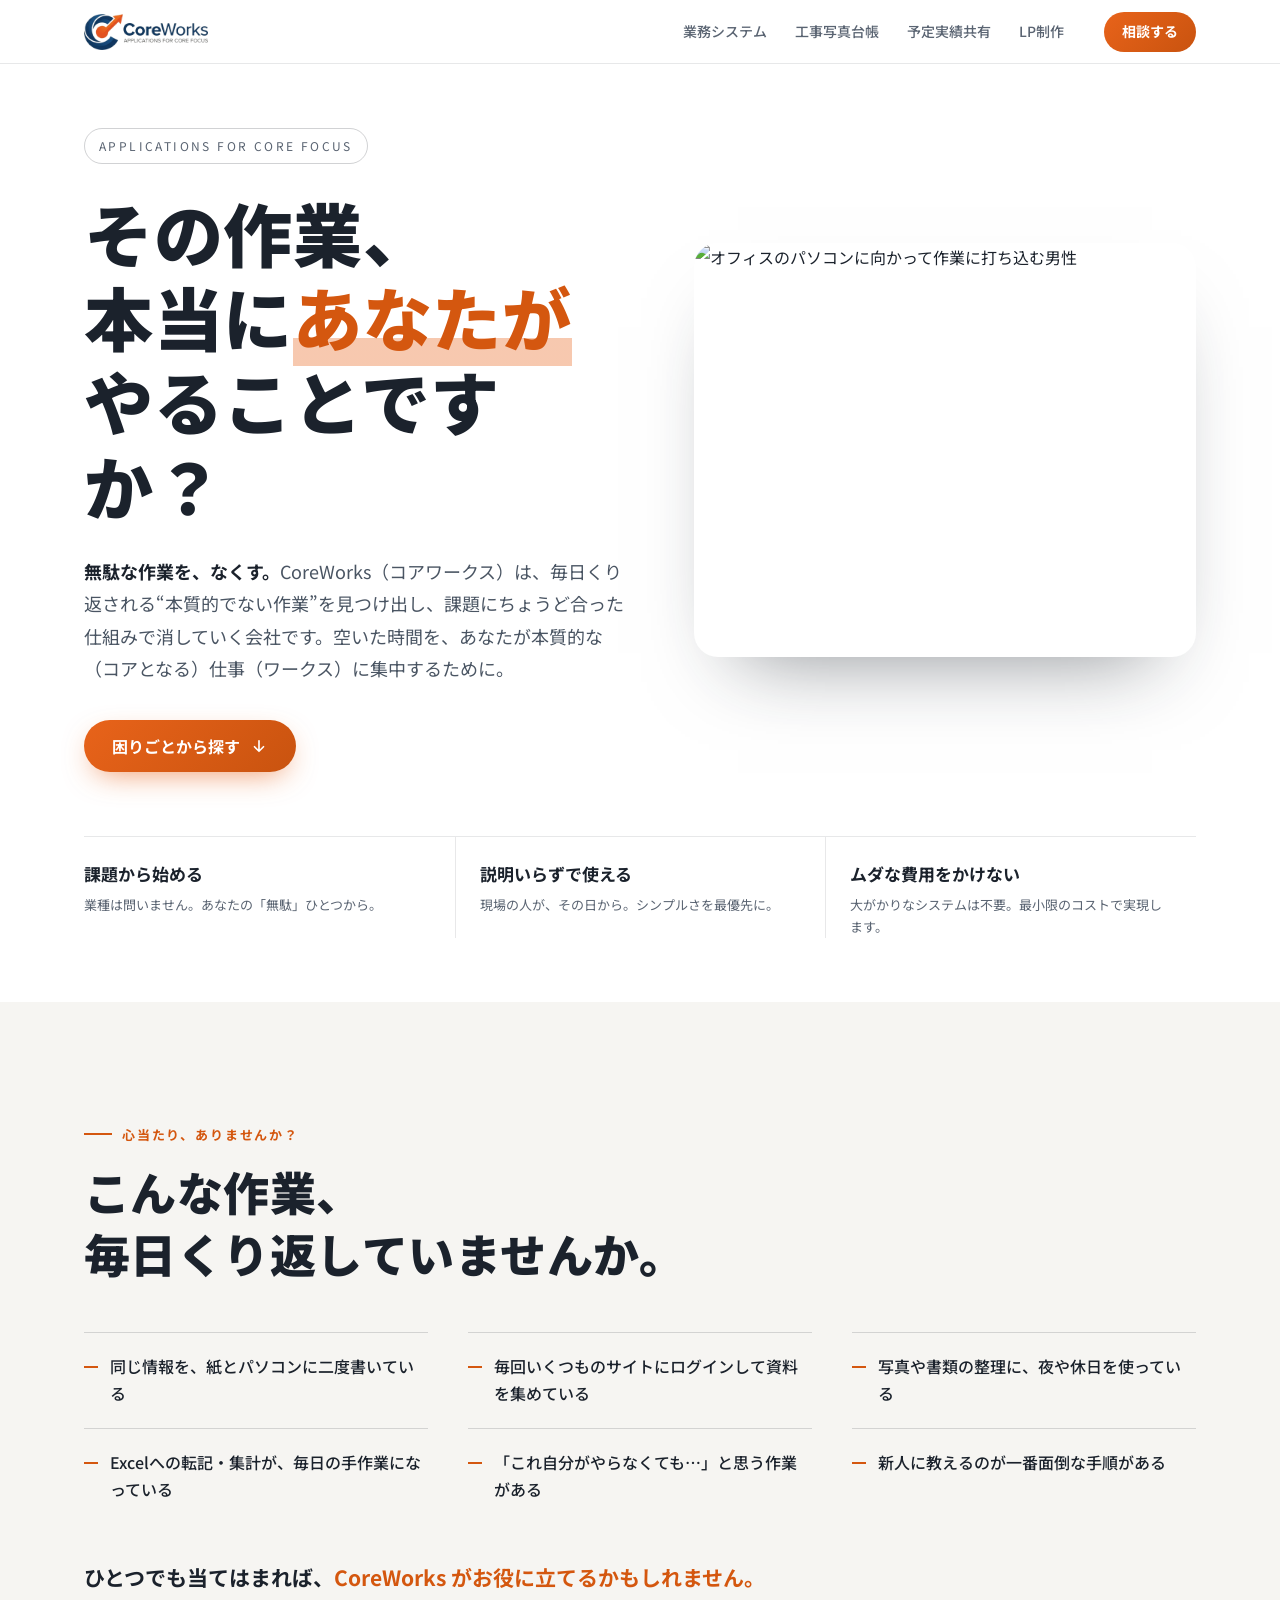
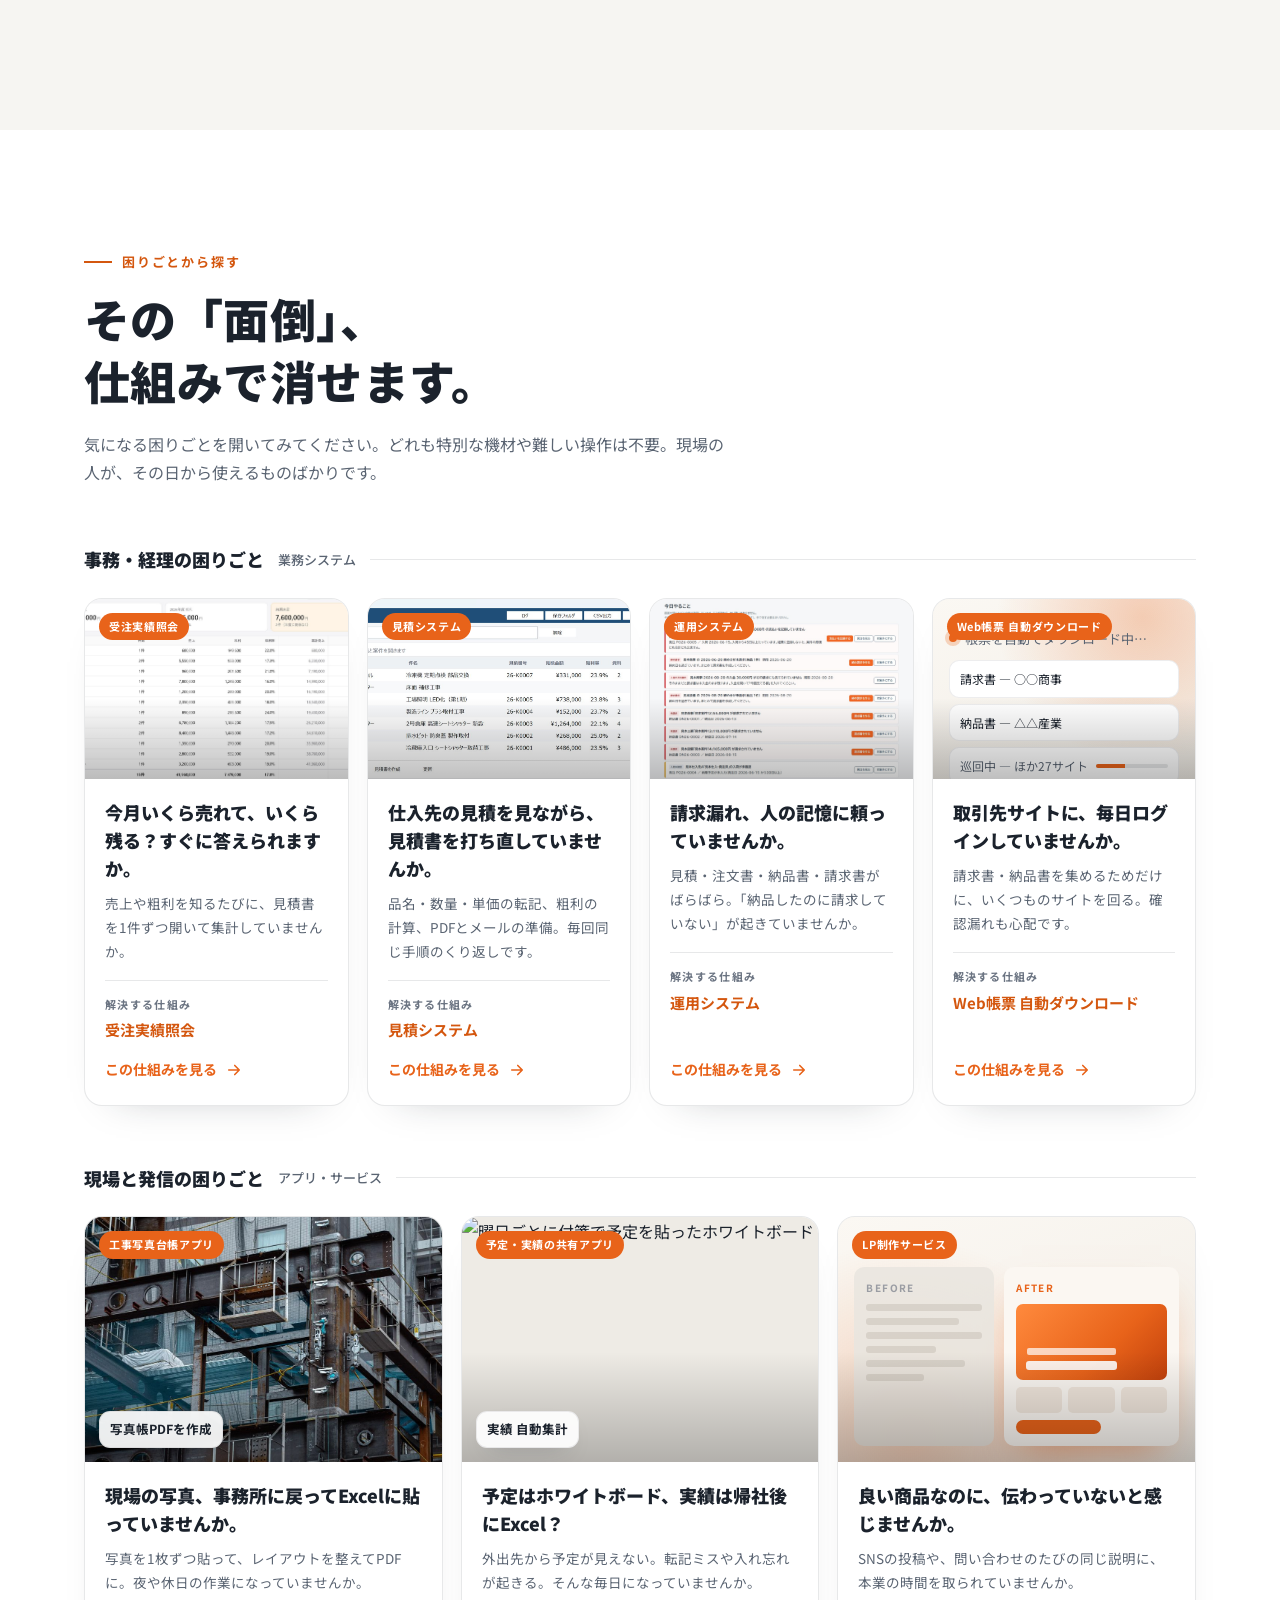
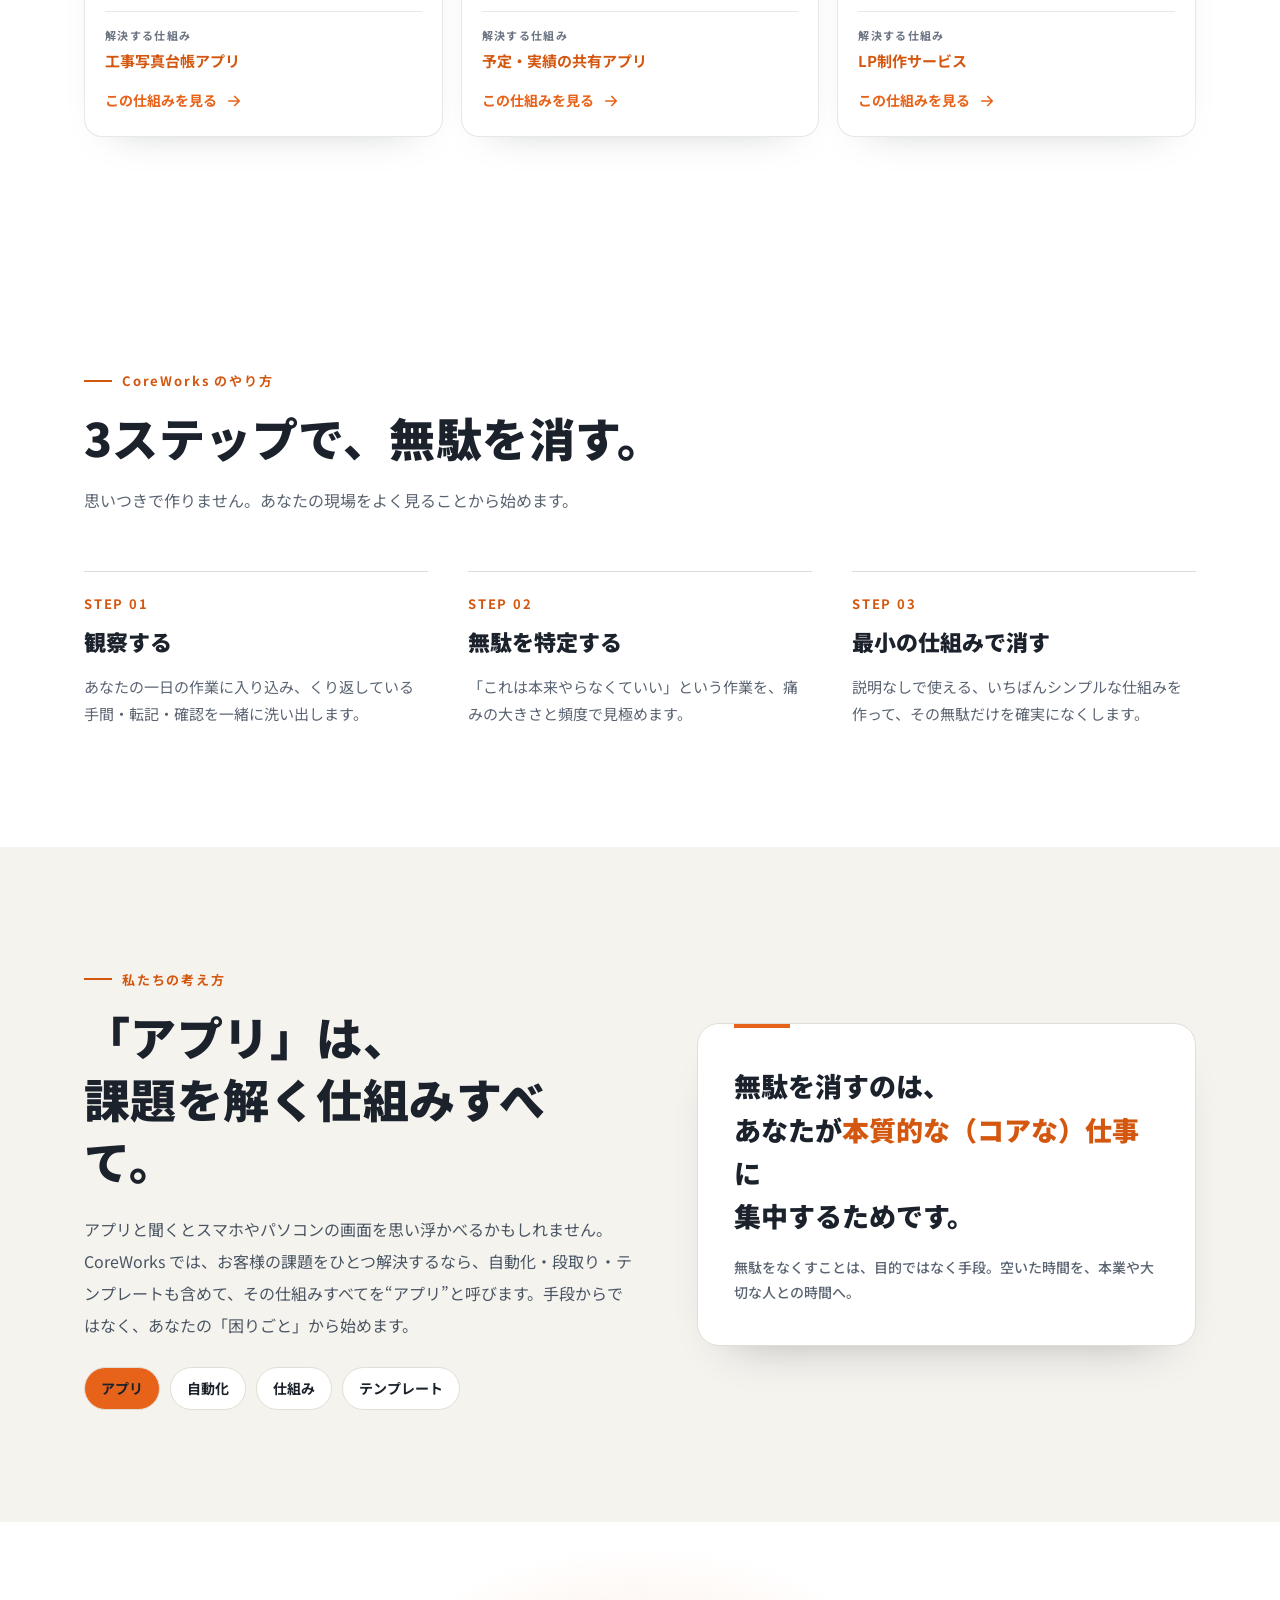
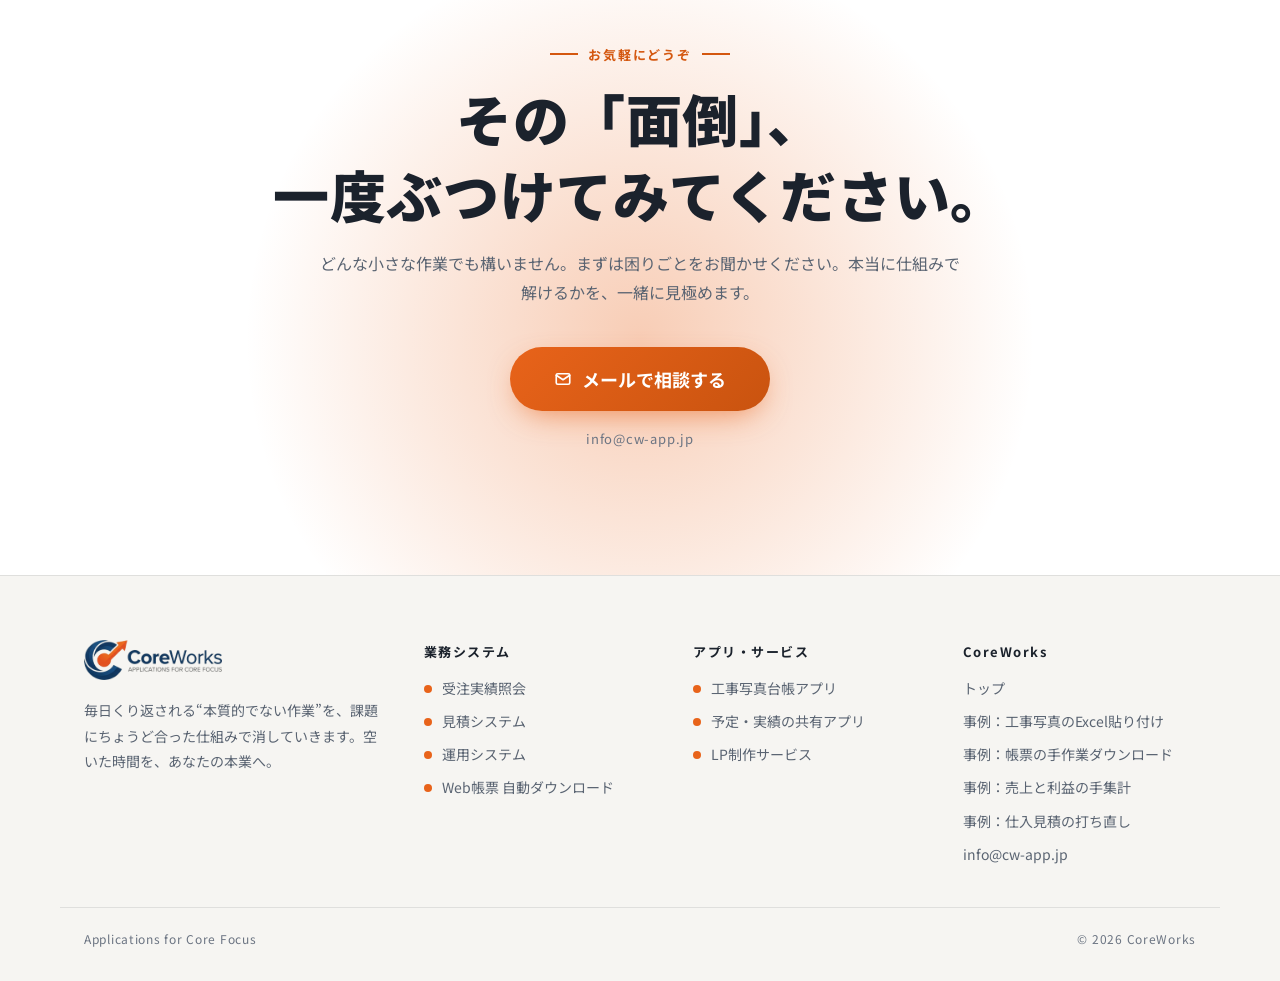
==== commit 49eb8d76: "トップの冒頭写真を、パソコンで作業に打ち込む男性の写真に差し替え Co-Authored-By: Claude Opus 5.5 <noreply@anthropic.com>" ====
--- a/index.html
+++ b/index.html
@@ -317,7 +317,7 @@
 .hero__in { display: grid; grid-template-columns: 1.05fr .95fr; gap: 56px; align-items: center; padding-top: 64px; padding-bottom: 64px; }
 .hero h1 { font-size: clamp(36px, 5.4vw, 70px); }
 .hero__photo { margin: 0; border-radius: 24px; overflow: hidden; aspect-ratio: 4 / 3.3; box-shadow: 0 40px 80px -44px rgba(27,34,44,.55); }
-.hero__photo img { width: 100%; height: 100%; object-fit: cover; object-position: 58% 40%; display: block; }
+.hero__photo img { width: 100%; height: 100%; object-fit: cover; object-position: 62% 50%; display: block; }
 .values { grid-column: 1 / -1; margin-top: 8px; }
 .card__body h3.card__q { font-size: 18px; line-height: 1.55; }
 .card__sol { margin-top: 16px; padding-top: 14px; border-top: 1px solid var(--cw-line); }
@@ -374,7 +374,7 @@
           <svg viewBox="0 0 24 24" fill="none" stroke="currentColor" stroke-width="2.2" stroke-linecap="round" stroke-linejoin="round"><path d="M12 5v14M6 13l6 6 6-6"/></svg></a>
       </div>
       </div>
-      <figure class="hero__photo"><img src="/assets/img/hero-desk.jpg" alt="机で書類仕事に追われる男性" width="1600" height="900" fetchpriority="high"></figure>
+      <figure class="hero__photo"><img src="https://images.unsplash.com/photo-1680187288404-8e303fe314f3?w=1400&amp;q=80&amp;fit=crop" alt="オフィスのパソコンに向かって作業に打ち込む男性" width="1400" height="933" fetchpriority="high"></figure>
       <div class="values">
         <div><b>課題から始める</b><span>業種は問いません。あなたの「無駄」ひとつから。</span></div>
         <div><b>説明いらずで使える</b><span>現場の人が、その日から。シンプルさを最優先に。</span></div>
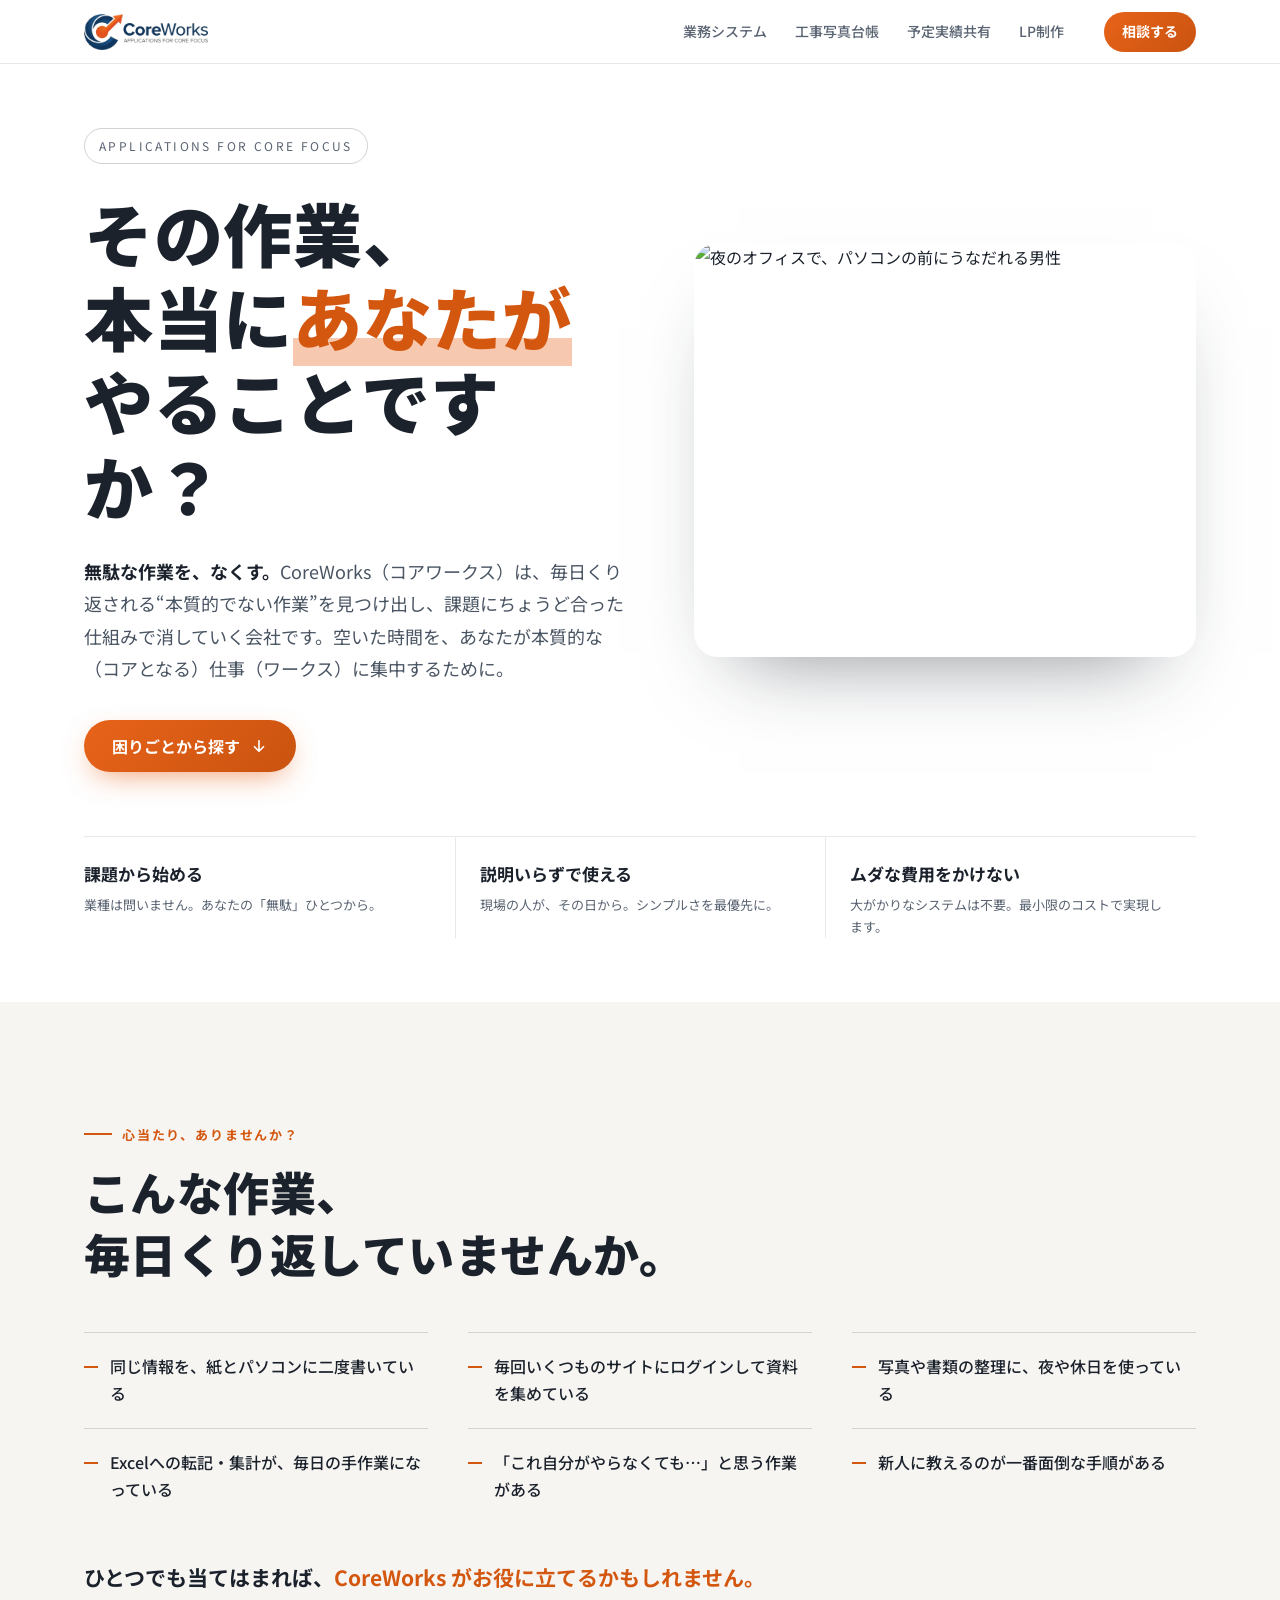
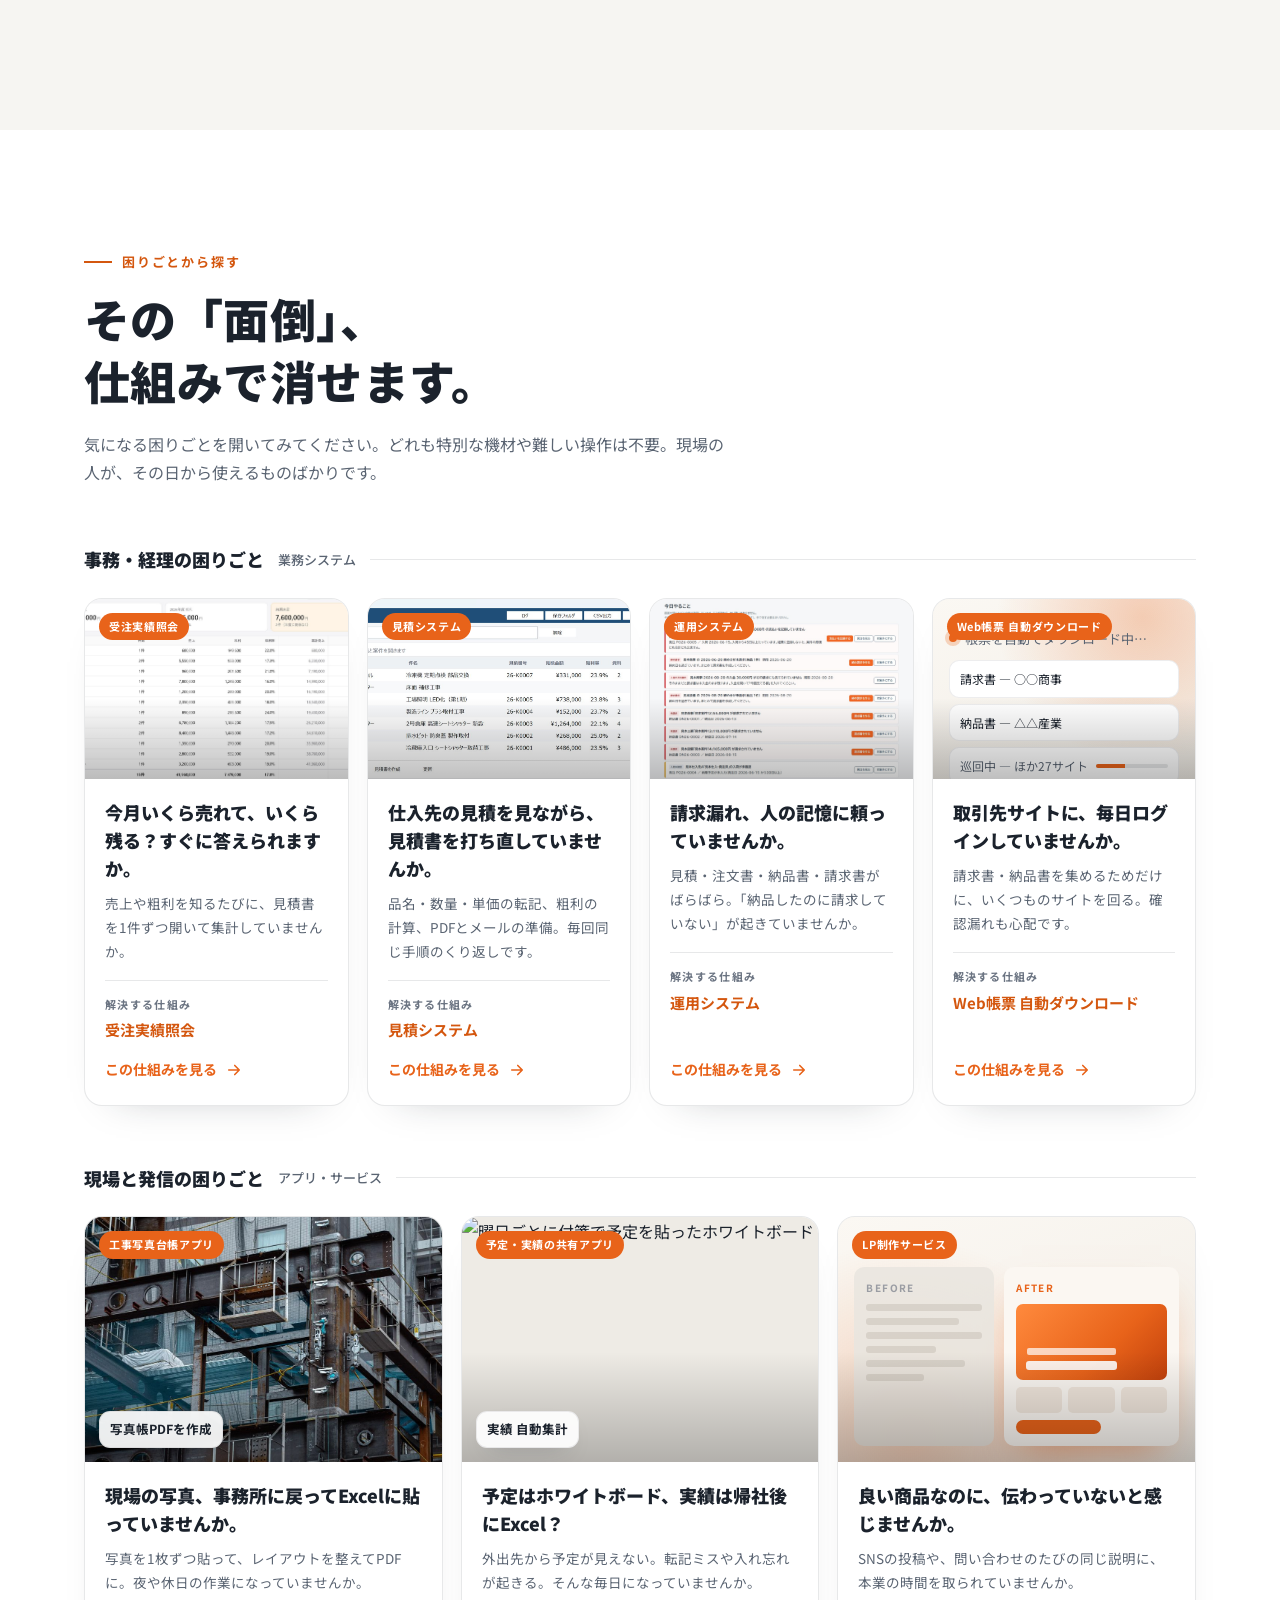
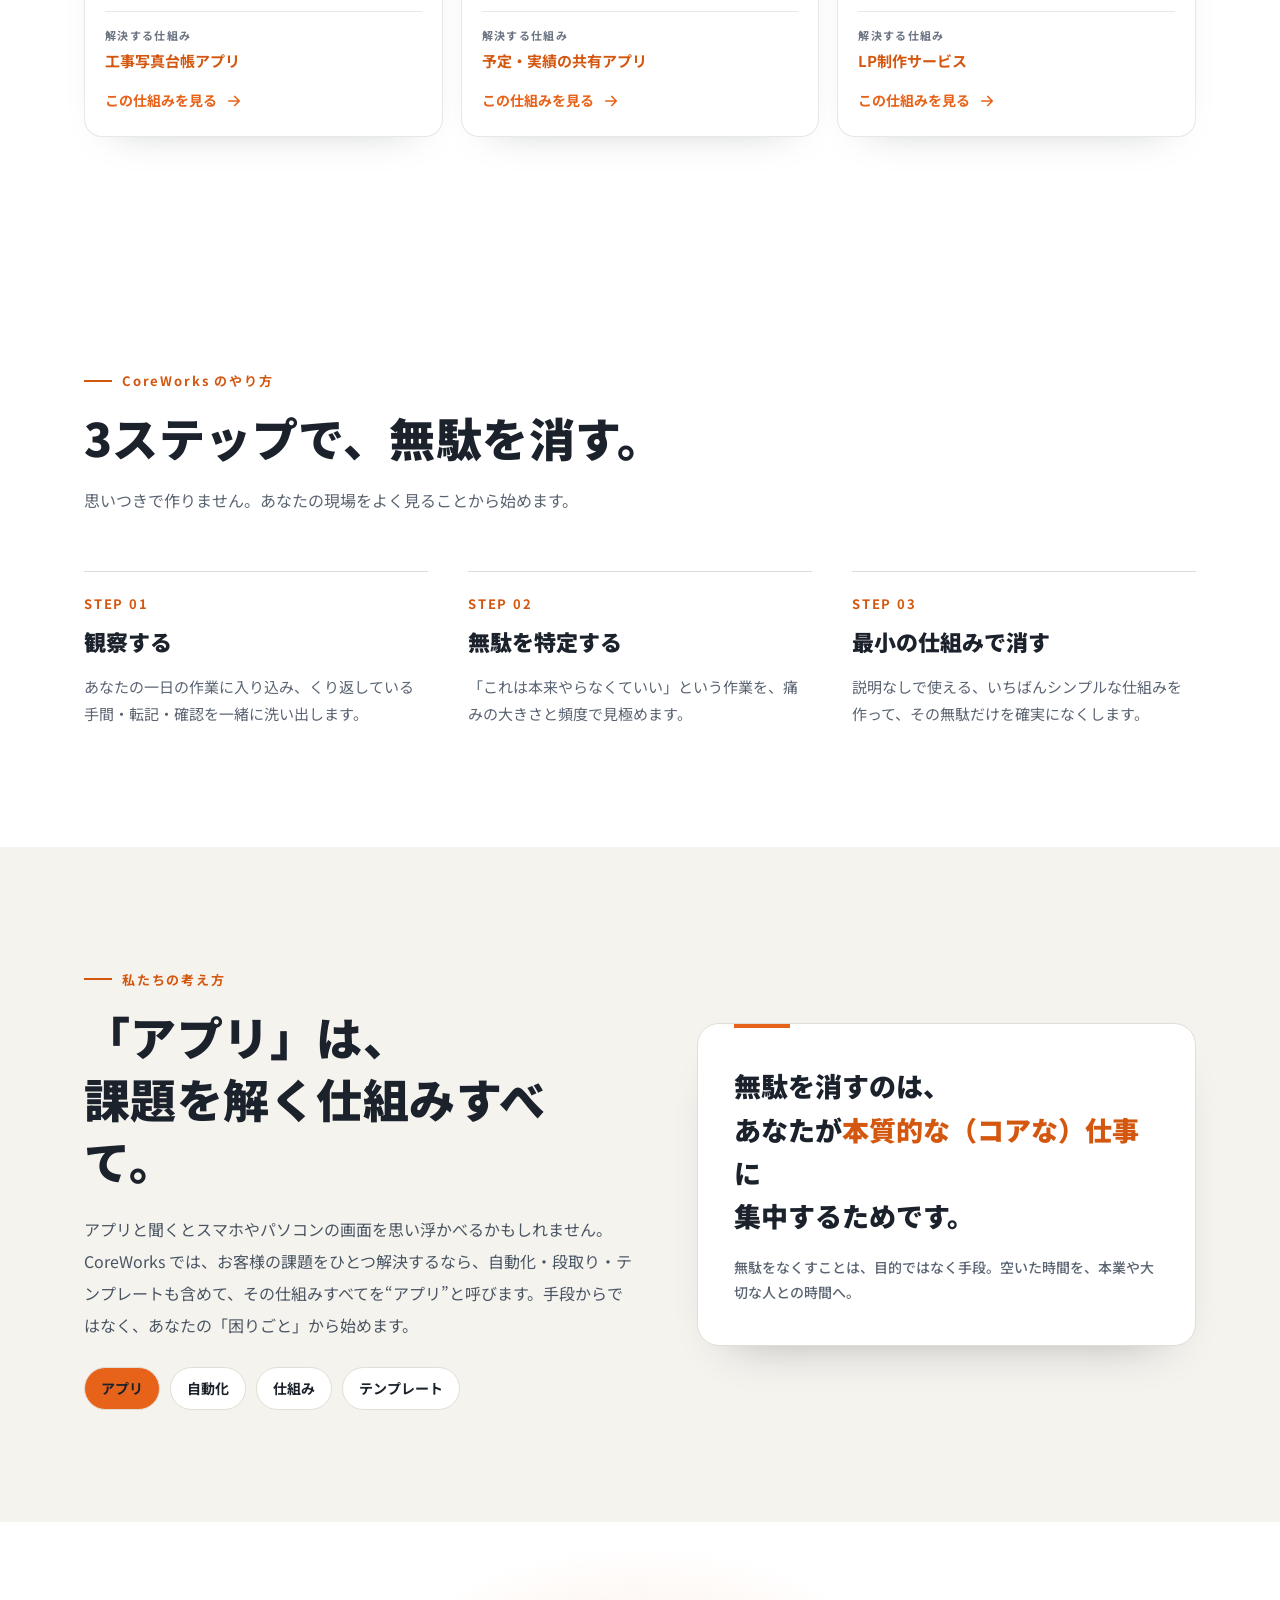
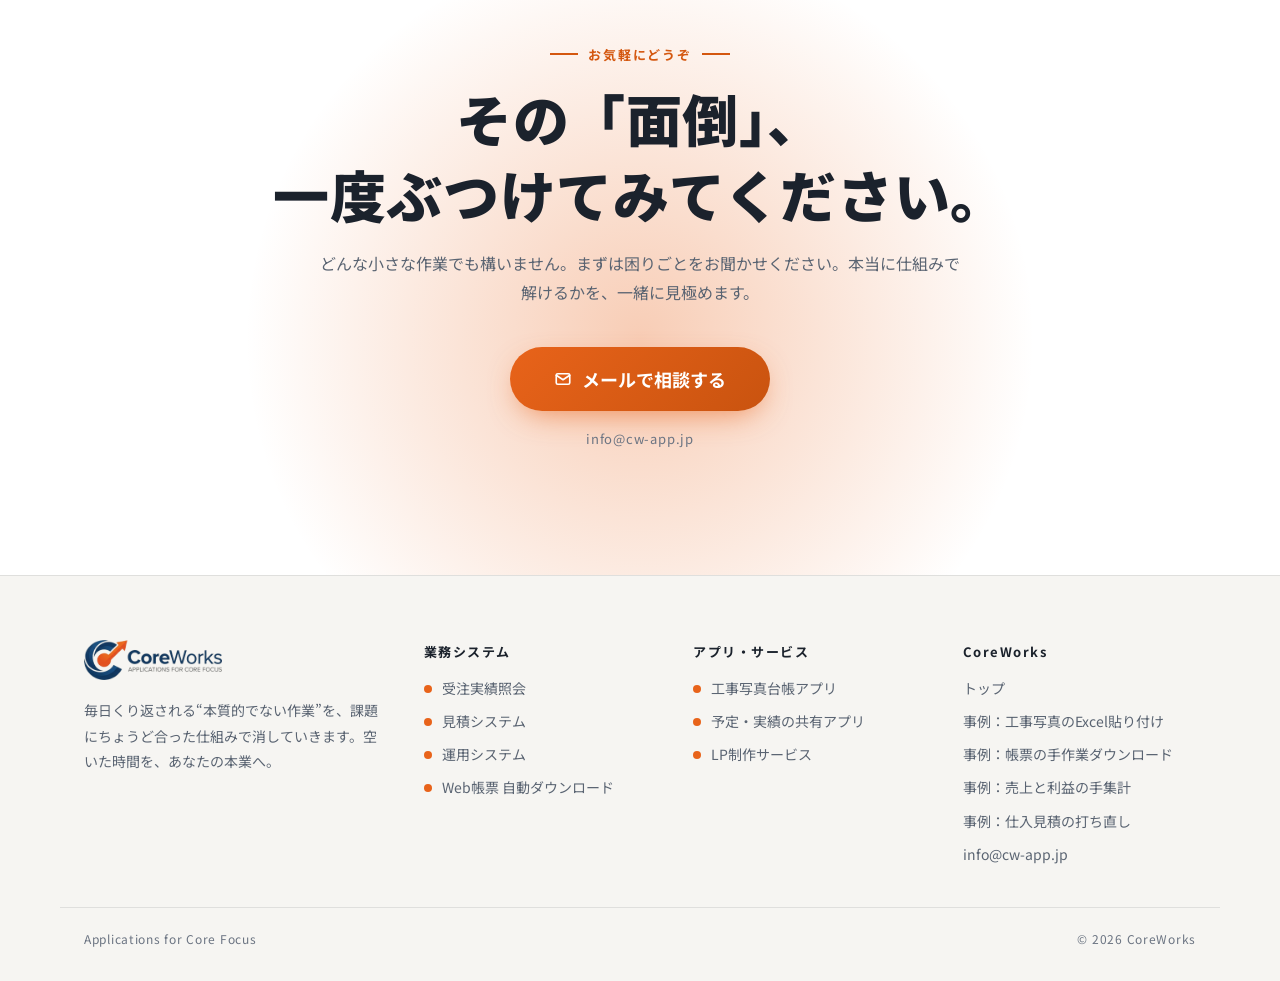
==== commit 6d9ac49b: "トップの冒頭写真を、夜のオフィスでパソコンの前にうなだれる写真に差し替え Co-Authored-By: Claude Opus 5.5 <noreply@anthropic.com>" ====
--- a/index.html
+++ b/index.html
@@ -317,7 +317,7 @@
 .hero__in { display: grid; grid-template-columns: 1.05fr .95fr; gap: 56px; align-items: center; padding-top: 64px; padding-bottom: 64px; }
 .hero h1 { font-size: clamp(36px, 5.4vw, 70px); }
 .hero__photo { margin: 0; border-radius: 24px; overflow: hidden; aspect-ratio: 4 / 3.3; box-shadow: 0 40px 80px -44px rgba(27,34,44,.55); }
-.hero__photo img { width: 100%; height: 100%; object-fit: cover; object-position: 62% 50%; display: block; }
+.hero__photo img { width: 100%; height: 100%; object-fit: cover; object-position: 42% 50%; display: block; }
 .values { grid-column: 1 / -1; margin-top: 8px; }
 .card__body h3.card__q { font-size: 18px; line-height: 1.55; }
 .card__sol { margin-top: 16px; padding-top: 14px; border-top: 1px solid var(--cw-line); }
@@ -374,7 +374,7 @@
           <svg viewBox="0 0 24 24" fill="none" stroke="currentColor" stroke-width="2.2" stroke-linecap="round" stroke-linejoin="round"><path d="M12 5v14M6 13l6 6 6-6"/></svg></a>
       </div>
       </div>
-      <figure class="hero__photo"><img src="https://images.unsplash.com/photo-1680187288404-8e303fe314f3?w=1400&amp;q=80&amp;fit=crop" alt="オフィスのパソコンに向かって作業に打ち込む男性" width="1400" height="933" fetchpriority="high"></figure>
+      <figure class="hero__photo"><img src="https://images.unsplash.com/photo-1685716851721-7e1419f2db18?w=1400&amp;q=80&amp;fit=crop" alt="夜のオフィスで、パソコンの前にうなだれる男性" width="1400" height="788" fetchpriority="high"></figure>
       <div class="values">
         <div><b>課題から始める</b><span>業種は問いません。あなたの「無駄」ひとつから。</span></div>
         <div><b>説明いらずで使える</b><span>現場の人が、その日から。シンプルさを最優先に。</span></div>
